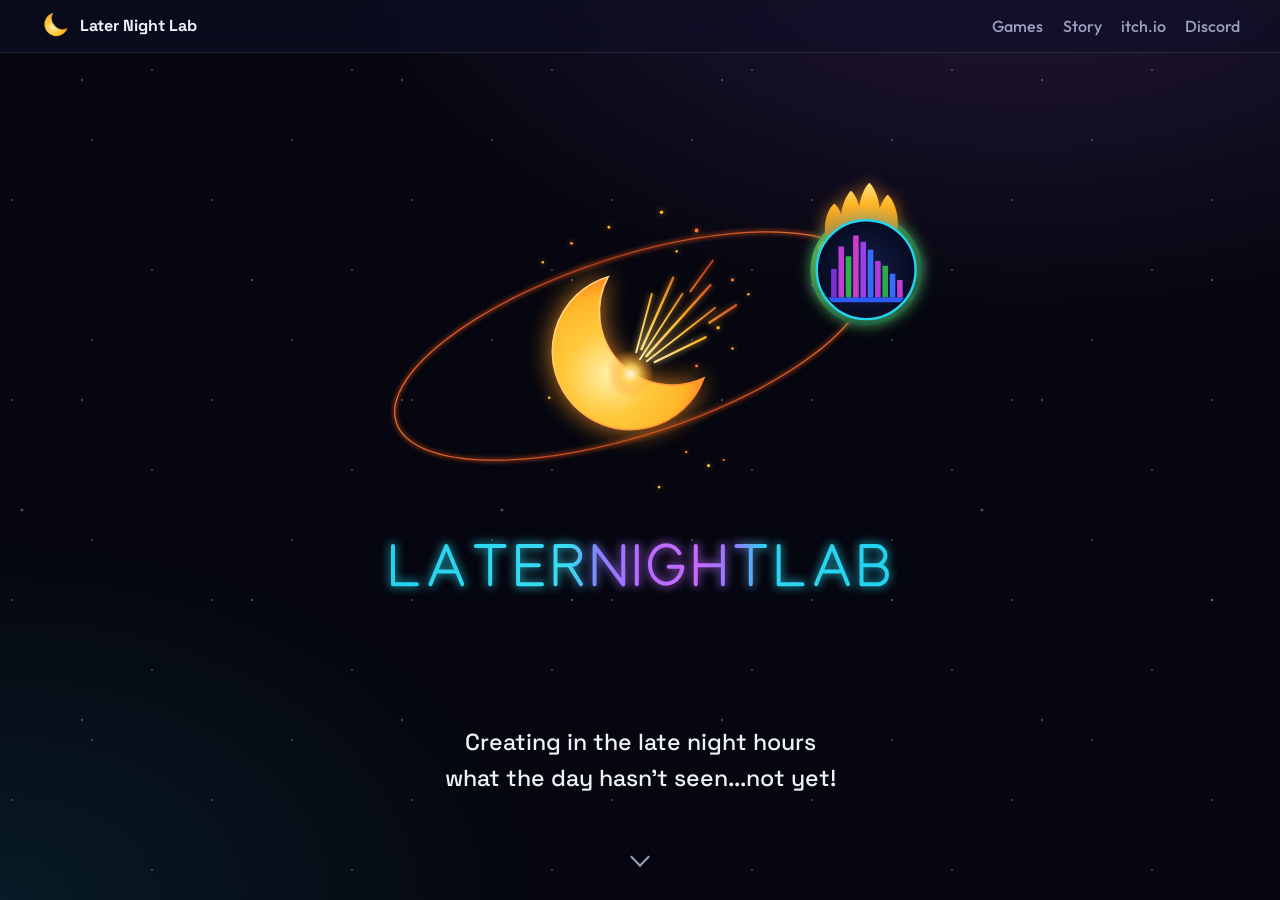
==== index.html @ cb811f8b "chore: English-only site copy and docs Co-Authored-By: Claude Sonnet 5.5 <noreply@anthropic.com>" ====
<!DOCTYPE html>
<html lang="en">
<head>
  <meta charset="UTF-8">
  <meta name="viewport" content="width=device-width, initial-scale=1.0">
  <title>Later Night Lab</title>
  <meta name="description" content="Later Night Lab: indie games created in the late night hours.">
  <link rel="preconnect" href="https://fonts.googleapis.com">
  <link rel="preconnect" href="https://fonts.gstatic.com" crossorigin>
  <link href="https://fonts.googleapis.com/css2?family=Outfit:wght@400;500;700&family=Space+Grotesk:wght@500;700&display=swap" rel="stylesheet">
  <link rel="stylesheet" href="assets/css/site.css">
  <link rel="stylesheet" href="assets/css/home.css">
  <script src="assets/js/site.js" defer></script>
  <script src="assets/js/titles.js" defer></script>
  <script src="assets/js/hero.js" defer></script>
</head>
<body>
  <div class="sky" aria-hidden="true"><div class="stars stars-1"></div><div class="stars stars-2"></div><div class="stars stars-3"></div></div>

  <header class="nav">
    <a class="nav-brand" href="index.html" aria-label="Later Night Lab"><img src="assets/svg/logo-mark.svg" alt="" width="30" height="30"><span>Later Night Lab</span></a>
    <nav aria-label="Main">
      <ul class="nav-links">
        <li><a href="#rows">Games</a></li>
        <li><a href="#story">Story</a></li>
        <li><a href="https://laternightlab.itch.io/" target="_blank" rel="noopener">itch.io</a></li>
        <li><a href="https://discord.gg/g4S7uSXyVY" target="_blank" rel="noopener">Discord</a></li>
      </ul>
    </nav>
  </header>

  <main>
    <section id="hero" class="hero" aria-labelledby="hero-heading">
      <h1 id="hero-heading" class="sr-only">Later Night Lab</h1>
      <div class="hero-logo">
<svg class="logo" id="logo" xmlns="http://www.w3.org/2000/svg" viewBox="0 0 768 768" role="img" aria-labelledby="logo-title"><title id="logo-title">LaterNightLab</title><defs><filter id="orbit-blur" width="708" height="330" x="30" y="150" color-interpolation-filters="sRGB" filterUnits="userSpaceOnUse"><feGaussianBlur stdDeviation="3"/></filter><filter id="moon-blur" width="380" height="340" x="200" y="150" color-interpolation-filters="sRGB" filterUnits="userSpaceOnUse"><feGaussianBlur stdDeviation="16"/></filter><filter id="sparks-blur" width="320" height="400" x="230" y="120" color-interpolation-filters="sRGB" filterUnits="userSpaceOnUse"><feGaussianBlur stdDeviation="4"/></filter><filter id="pv-blur" width="190" height="150" x="60" y="220" color-interpolation-filters="sRGB" filterUnits="userSpaceOnUse"><feGaussianBlur stdDeviation="8"/></filter><filter id="pg-blur" width="200" height="240" x="90" y="300" color-interpolation-filters="sRGB" filterUnits="userSpaceOnUse"><feGaussianBlur stdDeviation="10"/></filter><filter id="sun-blur" width="176" height="176" x="490" y="90" color-interpolation-filters="sRGB" filterUnits="userSpaceOnUse"><feGaussianBlur stdDeviation="14"/></filter><filter id="chart-blur" width="172" height="174" x="530" y="250" color-interpolation-filters="sRGB" filterUnits="userSpaceOnUse"><feGaussianBlur stdDeviation="8"/></filter><filter id="wm-blur" width="708" height="140" x="30" y="520" color-interpolation-filters="sRGB" filterUnits="userSpaceOnUse"><feGaussianBlur stdDeviation="6"/></filter><radialGradient id="moon-fill" cx="345" cy="350" r="120" gradientUnits="userSpaceOnUse"><stop offset="0" stop-color="#fff0a8"/><stop offset=".45" stop-color="#ffc93c"/><stop offset=".8" stop-color="#ffb629"/><stop offset="1" stop-color="#ff8a1f"/></radialGradient><radialGradient id="spark-core" cx="372" cy="350" r="30" gradientUnits="userSpaceOnUse"><stop offset="0" stop-color="#fffbe0"/><stop offset=".35" stop-color="#ffd25a" stop-opacity=".9"/><stop offset="1" stop-color="#ff8a1f" stop-opacity="0"/></radialGradient><radialGradient id="pv-fill" cx="138" cy="275" r="52" gradientUnits="userSpaceOnUse"><stop offset="0" stop-color="#8f86ff"/><stop offset=".55" stop-color="#5a2fe0"/><stop offset="1" stop-color="#2a138f"/></radialGradient><radialGradient id="pg-fill" cx="170" cy="410" r="95" gradientUnits="userSpaceOnUse"><stop offset="0" stop-color="#9bd443"/><stop offset=".55" stop-color="#3e9a2b"/><stop offset="1" stop-color="#0f4a1a"/></radialGradient><radialGradient id="sun-fill" cx="566" cy="164" r="62" gradientUnits="userSpaceOnUse"><stop offset="0" stop-color="#ffb15a"/><stop offset=".5" stop-color="#ff5a1f"/><stop offset="1" stop-color="#c81e0e"/></radialGradient><radialGradient id="chart-fill" cx="616" cy="337" r="62" gradientUnits="userSpaceOnUse"><stop offset="0" stop-color="#14204a"/><stop offset="1" stop-color="#070b22"/></radialGradient><linearGradient id="orbit-stroke" x1="63" x2="683" y1="420" y2="210" gradientUnits="userSpaceOnUse"><stop offset="0" stop-color="#ff7a2f" stop-opacity=".9"/><stop offset=".5" stop-color="#ff5a1f" stop-opacity=".55"/><stop offset="1" stop-color="#ff8a3d" stop-opacity=".9"/></linearGradient><linearGradient id="moon-rim" x1="280" x2="470" y1="240" y2="420" gradientUnits="userSpaceOnUse"><stop offset="0" stop-color="#ffe48a"/><stop offset="1" stop-color="#ff7a1f"/></linearGradient><linearGradient id="spark-streak" x1="380" x2="470" y1="340" y2="220" gradientUnits="userSpaceOnUse"><stop offset="0" stop-color="#fff3b0"/><stop offset=".5" stop-color="#ffb629"/><stop offset="1" stop-color="#ff5a1f" stop-opacity=".7"/></linearGradient><linearGradient id="pg-tree" x1="0" x2="0" y1="1" y2="0"><stop offset="0" stop-color="#c9861a"/><stop offset=".6" stop-color="#ffb629"/><stop offset="1" stop-color="#ffe07a"/></linearGradient><linearGradient id="wm-stroke" x1="70" x2="698" y1="0" y2="0" gradientUnits="userSpaceOnUse"><stop offset="0" stop-color="#22d3ee"/><stop offset=".36" stop-color="#3adcf2"/><stop offset=".42" stop-color="#8a7dff"/><stop offset=".5" stop-color="#b76cff"/><stop offset=".62" stop-color="#c76bff"/><stop offset=".69" stop-color="#8e7bff"/><stop offset=".75" stop-color="#2fd5f0"/><stop offset="1" stop-color="#22d3ee"/></linearGradient><clipPath id="pg-clip"><circle cx="190" cy="437" r="70"/></clipPath><clipPath id="chart-clip"><circle cx="616" cy="337" r="59"/></clipPath></defs><g class="lyr" style="--d:3"><g id="orbit"><path id="orbit-glow" fill="none" stroke="#ff5a1f" stroke-opacity=".45" stroke-width="5" d="M667.83 219.2A310 112-18 1 1 78.17 410.8a310 112-18 1 1 589.66-191.6Z" class="glow" filter="url(#orbit-blur)"/><path id="orbit-path" pathLength="1" fill="none" stroke="url(#orbit-stroke)" stroke-width="1.6" d="M667.83 219.2A310 112-18 1 1 78.17 410.8a310 112-18 1 1 589.66-191.6Z"/></g></g><g class="lyr" style="--d:8"><g id="moon"><path id="moon-glow" fill="#ff9a1f" d="M344.19 228.03a98 98 0 1 0 120 127.2 92 92 0 0 1-120-127.2" class="glow" filter="url(#moon-blur)" opacity=".85"/><path id="moon-body" fill="url(#moon-fill)" stroke="url(#moon-rim)" stroke-width="2" d="M344.19 228.03a98 98 0 1 0 120 127.2 92 92 0 0 1-120-127.2Z"/></g></g><g class="lyr" style="--d:11"><g id="sparks"><g id="sparks-glow" class="glow sp-all" filter="url(#sparks-blur)" opacity=".9"><path stroke="url(#spark-streak)" stroke-linecap="round" stroke-width="3" d="m402.56 335.1 63.81-31.13"/><path stroke="url(#spark-streak)" stroke-linecap="round" stroke-width="2.4" d="m392.49 333.99 85.89-67.1"/><path stroke="url(#spark-streak)" stroke-linecap="round" stroke-width="3" d="m392.07 327.71 80.3-89.18"/><path stroke="url(#spark-streak)" stroke-linecap="round" stroke-width="2.4" d="m383.98 331.55 53.38-82.19"/><path stroke="url(#spark-streak)" stroke-linecap="round" stroke-width="3" d="m385.83 318.94 39.86-89.53"/><path stroke="url(#spark-streak)" stroke-linecap="round" stroke-width="2.4" d="m379.25 322.95 19.67-73.41"/><path stroke="url(#spark-streak)" stroke-linecap="round" stroke-width="3" d="m470.96 285.73 33.55-21.78"/><path stroke="url(#spark-streak)" stroke-linecap="round" stroke-width="2.4" d="m447.24 246.45 28.21-38.84"/><circle cx="298" cy="186" r="2" fill="#ff7a2f"/><circle cx="345" cy="166" r="1.8" fill="#ffb629"/><circle cx="411" cy="147" r="2.2" fill="#ffb629"/><circle cx="455" cy="170" r="2.4" fill="#ff7a2f"/><circle cx="430" cy="196" r="1.6" fill="#ffb629"/><circle cx="262" cy="210" r="1.6" fill="#ffb629"/><circle cx="500" cy="232" r="2" fill="#ff7a2f"/><circle cx="520" cy="250" r="1.6" fill="#ffb629"/><circle cx="482" cy="292" r="2.2" fill="#ffb629"/><circle cx="455" cy="340" r="1.8" fill="#ff7a2f"/><circle cx="500" cy="318" r="1.6" fill="#ffb629"/><circle cx="270" cy="380" r="1.6" fill="#ffb629"/><circle cx="442" cy="448" r="1.6" fill="#ff7a2f"/><circle cx="470" cy="465" r="2" fill="#ffb629"/><circle cx="408" cy="492" r="1.8" fill="#ffb629"/><circle cx="489" cy="458" r="1.4" fill="#ff7a2f"/></g><circle id="spark-core" cx="372" cy="350" r="30" fill="url(#spark-core)"/><path id="spark-s1" class="sp" style="--i:0" stroke="url(#spark-streak)" stroke-linecap="round" stroke-width="3" d="m402.56 335.1 63.81-31.13"/><path id="spark-s2" class="sp" style="--i:1" stroke="url(#spark-streak)" stroke-linecap="round" stroke-width="2.4" d="m392.49 333.99 85.89-67.1"/><path id="spark-s3" class="sp" style="--i:2" stroke="url(#spark-streak)" stroke-linecap="round" stroke-width="3" d="m392.07 327.71 80.3-89.18"/><path id="spark-s4" class="sp" style="--i:3" stroke="url(#spark-streak)" stroke-linecap="round" stroke-width="2.4" d="m383.98 331.55 53.38-82.19"/><path id="spark-s5" class="sp" style="--i:4" stroke="url(#spark-streak)" stroke-linecap="round" stroke-width="3" d="m385.83 318.94 39.86-89.53"/><path id="spark-s6" class="sp" style="--i:5" stroke="url(#spark-streak)" stroke-linecap="round" stroke-width="2.4" d="m379.25 322.95 19.67-73.41"/><path id="spark-s7" class="sp" style="--i:6" stroke="url(#spark-streak)" stroke-linecap="round" stroke-width="3" d="m470.96 285.73 33.55-21.78"/><path id="spark-s8" class="sp" style="--i:7" stroke="url(#spark-streak)" stroke-linecap="round" stroke-width="2.4" d="m447.24 246.45 28.21-38.84"/><circle id="spark-d1" class="sp" style="--i:8" cx="298" cy="186" r="2" fill="#ff7a2f"/><circle id="spark-d2" class="sp" style="--i:9" cx="345" cy="166" r="1.8" fill="#ffb629"/><circle id="spark-d3" class="sp" style="--i:10" cx="411" cy="147" r="2.2" fill="#ffb629"/><circle id="spark-d4" class="sp" style="--i:11" cx="455" cy="170" r="2.4" fill="#ff7a2f"/><circle id="spark-d5" class="sp" style="--i:12" cx="430" cy="196" r="1.6" fill="#ffb629"/><circle id="spark-d6" class="sp" style="--i:13" cx="262" cy="210" r="1.6" fill="#ffb629"/><circle id="spark-d7" class="sp" style="--i:14" cx="500" cy="232" r="2" fill="#ff7a2f"/><circle id="spark-d8" class="sp" style="--i:15" cx="520" cy="250" r="1.6" fill="#ffb629"/><circle id="spark-d9" class="sp" style="--i:16" cx="482" cy="292" r="2.2" fill="#ffb629"/><circle id="spark-d10" class="sp" style="--i:17" cx="455" cy="340" r="1.8" fill="#ff7a2f"/><circle id="spark-d11" class="sp" style="--i:18" cx="500" cy="318" r="1.6" fill="#ffb629"/><circle id="spark-d12" class="sp" style="--i:19" cx="270" cy="380" r="1.6" fill="#ffb629"/><circle id="spark-d13" class="sp" style="--i:20" cx="442" cy="448" r="1.6" fill="#ff7a2f"/><circle id="spark-d14" class="sp" style="--i:21" cx="470" cy="465" r="2" fill="#ffb629"/><circle id="spark-d15" class="sp" style="--i:22" cx="408" cy="492" r="1.8" fill="#ffb629"/><circle id="spark-d16" class="sp" style="--i:23" cx="489" cy="458" r="1.4" fill="#ff7a2f"/></g></g><g class="lyr" style="--d:16"><g id="planet-violet" class="orbiter" style="--cx:152px;--cy:292px"><g class="oi" transform="translate(-152 -292)"><g id="planet-violet-glow" class="glow" filter="url(#pv-blur)" opacity=".75"><circle cx="152" cy="292" r="40" fill="#6a3cff"/><path fill="none" stroke="#b76cff" stroke-width="6" d="M218.51 281.86a68 15-12 0 1-133.02 28.28"/></g><path id="planet-violet-ring-back" fill="none" stroke="#9a5bff" stroke-linecap="round" stroke-width="3.5" d="M85.49 310.14a68 15-12 0 1 133.02-28.28"/><circle id="planet-violet-body" cx="152" cy="292" r="40" fill="url(#pv-fill)"/><path id="planet-violet-ring" fill="none" stroke="#b76cff" stroke-linecap="round" stroke-width="4" d="M218.51 281.86a68 15-12 0 1-133.02 28.28"/></g></g></g><g class="lyr" style="--d:16"><g id="planet-green" class="orbiter" style="--cx:190px;--cy:437px"><g class="oi" transform="translate(-190 -437)"><g id="planet-green-glow" class="glow" filter="url(#pg-blur)" opacity=".6"><circle cx="190" cy="437" r="70" fill="#3e9a2b"/><path fill="#ff9a1f" d="M139 394c-3.3-20 5.5-36 11-40 5.5 4 14.3 20 11 40Zm20-8c-3.6-24 6-43.2 12-48 6 4.8 15.6 24 12 48Zm22-3c-3.9-27.5 6.5-49.5 13-55 6.5 5.5 16.9 27.5 13 55Zm24 6c-3.6-23 6-41.4 12-46 6 4.6 15.6 23 12 46Z"/></g><circle id="planet-green-body" cx="190" cy="437" r="70" fill="url(#pg-fill)"/><g id="planet-green-texture" clip-path="url(#pg-clip)"><ellipse cx="160" cy="410" fill="#b5d84a" opacity=".55" rx="30" ry="14"/><ellipse cx="215" cy="418" fill="#8cc63f" opacity=".5" rx="26" ry="12"/><ellipse cx="178" cy="455" fill="#2f7f2a" opacity=".55" rx="34" ry="13"/><ellipse cx="228" cy="470" fill="#1f6624" opacity=".6" rx="22" ry="10"/><ellipse cx="150" cy="470" fill="#3e9a2b" opacity=".6" rx="18" ry="9"/><ellipse cx="200" cy="492" fill="#1a5a21" opacity=".6" rx="28" ry="10"/><ellipse cx="190" cy="405" fill="#e3c14a" opacity=".55" rx="16" ry="7"/></g><path id="planet-green-trees" fill="url(#pg-tree)" d="M139 394c-3.3-20 5.5-36 11-40 5.5 4 14.3 20 11 40Zm20-8c-3.6-24 6-43.2 12-48 6 4.8 15.6 24 12 48Zm22-3c-3.9-27.5 6.5-49.5 13-55 6.5 5.5 16.9 27.5 13 55Zm24 6c-3.6-23 6-41.4 12-46 6 4.6 15.6 23 12 46Z"/></g></g></g><g class="lyr" style="--d:13"><g id="sun" class="orbiter" style="--cx:578px;--cy:178px"><g class="oi" transform="translate(-578 -178)"><circle id="sun-glow" cx="578" cy="178" r="52" fill="#ff4a1a" class="glow" filter="url(#sun-blur)" opacity=".8"/><circle id="sun-body" cx="578" cy="178" r="48" fill="url(#sun-fill)"/><path id="sun-swirl" fill="none" stroke="#ffc07a" stroke-linecap="round" stroke-opacity=".35" stroke-width="2.2" d="M552 170c8-12 26-14 34-4m2 28c-10 8-26 6-30-4m42-30c6 6 6 16 0 22"/></g></g></g><g class="lyr" style="--d:13"><g id="chart" class="orbiter" style="--cx:616px;--cy:337px"><g class="oi" transform="translate(-616 -337)"><circle id="chart-glow" cx="616" cy="337" r="62" fill="none" stroke="#22d3ee" stroke-width="6" class="glow" filter="url(#chart-blur)" opacity=".8"/><circle id="chart-body" cx="616" cy="337" r="62" fill="url(#chart-fill)"/><g id="chart-bars" clip-path="url(#chart-clip)"><path id="chart-bar-1" class="bar" style="--n:1" fill="#7b2fd9" d="M572 336h7v36h-7z"/><path id="chart-bar-2" class="bar" style="--n:2" fill="#c23bd4" d="M581.2 308h7v64h-7z"/><path id="chart-bar-3" class="bar" style="--n:3" fill="#2bb24c" d="M590.4 320h7v52h-7z"/><path id="chart-bar-4" class="bar" style="--n:4" fill="#d13bc9" d="M599.6 294h7v78h-7z"/><path id="chart-bar-5" class="bar" style="--n:5" fill="#9b3fe8" d="M608.8 302h7v70h-7z"/><path id="chart-bar-6" class="bar" style="--n:6" fill="#3a6bff" d="M618 312h7v60h-7z"/><path id="chart-bar-7" class="bar" style="--n:7" fill="#b03adb" d="M627.2 326h7v46h-7z"/><path id="chart-bar-8" class="bar" style="--n:8" fill="#2baa4c" d="M636.4 332h7v40h-7z"/><path id="chart-bar-9" class="bar" style="--n:9" fill="#3a6bff" d="M645.6 342h7v30h-7z"/><path id="chart-bar-10" class="bar" style="--n:10" fill="#c23bd4" d="M654.8 350h7v22h-7z"/><path id="chart-base" fill="#2e5bff" d="M566 372h100v6H566z"/></g><circle id="chart-ring" cx="616" cy="337" r="62" fill="none" stroke="#22d3ee" stroke-width="3"/></g></g></g><g class="lyr" style="--d:5"><g id="wordmark" fill="none" stroke="url(#wm-stroke)" stroke-linecap="round" stroke-linejoin="round" stroke-width="5"><g id="wm-01-l" class="letter" style="--i:0"><path stroke-width="9" d="M74 566v48h30" class="glow" filter="url(#wm-blur)" opacity=".7"/><path d="M74 566v48h30" class="core"/></g><g id="wm-02-a" class="letter" style="--i:1"><path stroke-width="9" d="m121 614 20-48 20 48m-33-16h26" class="glow" filter="url(#wm-blur)" opacity=".7"/><path d="m121 614 20-48 20 48m-33-16h26" class="core"/></g><g id="wm-03-t" class="letter" style="--i:2"><path stroke-width="9" d="M178 566h36m-18 0v48" class="glow" filter="url(#wm-blur)" opacity=".7"/><path d="M178 566h36m-18 0v48" class="core"/></g><g id="wm-04-e" class="letter" style="--i:3"><path stroke-width="9" d="M261 566h-30v48h30m-30-24h26" class="glow" filter="url(#wm-blur)" opacity=".7"/><path d="M261 566h-30v48h30m-30-24h26" class="core"/></g><g id="wm-05-r" class="letter" style="--i:4"><path stroke-width="9" d="M278 614v-48h19a12 12 0 0 1 0 24h-19m17 0 15 24" class="glow" filter="url(#wm-blur)" opacity=".7"/><path d="M278 614v-48h19a12 12 0 0 1 0 24h-19m17 0 15 24" class="core"/></g><g id="wm-06-n" class="letter" style="--i:5"><path stroke-width="9" d="M327 614v-48l36 48v-48" class="glow" filter="url(#wm-blur)" opacity=".7"/><path d="M327 614v-48l36 48v-48" class="core"/></g><g id="wm-07-i" class="letter" style="--i:6"><path stroke-width="9" d="M380 566v48" class="glow" filter="url(#wm-blur)" opacity=".7"/><path d="M380 566v48" class="core"/></g><g id="wm-08-g" class="letter" style="--i:7"><path stroke-width="9" d="M433.5 575a20.5 24 0 1 0 3.5 19v-2h-17" class="glow" filter="url(#wm-blur)" opacity=".7"/><path d="M433.5 575a20.5 24 0 1 0 3.5 19v-2h-17" class="core"/></g><g id="wm-09-h" class="letter" style="--i:8"><path stroke-width="9" d="M454 566v48m34-48v48m-34-24h34" class="glow" filter="url(#wm-blur)" opacity=".7"/><path d="M454 566v48m34-48v48m-34-24h34" class="core"/></g><g id="wm-10-t" class="letter" style="--i:9"><path stroke-width="9" d="M505 566h36m-18 0v48" class="glow" filter="url(#wm-blur)" opacity=".7"/><path d="M505 566h36m-18 0v48" class="core"/></g><g id="wm-11-l" class="letter" style="--i:10"><path stroke-width="9" d="M558 566v48h30" class="glow" filter="url(#wm-blur)" opacity=".7"/><path d="M558 566v48h30" class="core"/></g><g id="wm-12-a" class="letter" style="--i:11"><path stroke-width="9" d="m605 614 20-48 20 48m-33-16h26" class="glow" filter="url(#wm-blur)" opacity=".7"/><path d="m605 614 20-48 20 48m-33-16h26" class="core"/></g><g id="wm-13-b" class="letter" style="--i:12"><path stroke-width="9" d="M662 590h18a10.5 10.5 0 0 0 0-24h-18v48h20a12 12 0 0 0 0-24" class="glow" filter="url(#wm-blur)" opacity=".7"/><path d="M662 590h18a10.5 10.5 0 0 0 0-24h-18v48h20a12 12 0 0 0 0-24" class="core"/></g></g></g></svg>
      </div>
      <p class="claim">Creating in the late night hours what the day hasn't seen...not yet!</p>
      <button type="button" class="motion-btn" id="motion-btn" hidden>Enable motion</button>
      <a class="cue" href="#rows" aria-label="Scroll to games"><span class="cue-arrow" aria-hidden="true"></span></a>
    </section>

    <!-- Task 4: insert #featured and #rows sections here -->

    <!-- Task 5: insert #story section here -->
  </main>

  <!-- Task 5: insert footer here -->
</body>
</html>
---- assets/css/site.css ----
/* LaterNightLab shared foundation. Animate only transform/opacity. */
:root {
  --night: #05060F;
  --night-2: #0b0d1c;
  --cyan: #22D3EE;
  --violet: #B76CFF;
  --amber: #FFB629;
  --ember: #FF5A1F;
  --accent: var(--amber);
  --text: #eef0fa;
  --muted: #9aa0bd;
  --glass: rgba(14, 16, 34, .62);
  --line: rgba(255, 255, 255, .1);
  --radius: 18px;
  --font-display: 'Space Grotesk', 'Outfit', system-ui, sans-serif;
  --font-body: 'Outfit', system-ui, -apple-system, 'Segoe UI', sans-serif;
}

*, *::before, *::after { box-sizing: border-box; }
html { scroll-behavior: smooth; color-scheme: dark; }
body {
  margin: 0;
  min-height: 100vh;
  background: var(--night);
  color: var(--text);
  font-family: var(--font-body);
  line-height: 1.55;
  -webkit-font-smoothing: antialiased;
}
img { max-width: 100%; display: block; }
a { color: inherit; }
h1, h2, h3 { font-family: var(--font-display); line-height: 1.1; margin: 0 0 .5em; letter-spacing: -.01em; }

/* Night sky: three star layers on a fixed backdrop (static; parallax via transform on JS) */
.sky {
  position: fixed; inset: 0; z-index: -1; pointer-events: none;
  background:
    radial-gradient(1200px 700px at 80% -10%, rgba(183, 108, 255, .18), transparent 60%),
    radial-gradient(900px 600px at 0% 100%, rgba(34, 211, 238, .10), transparent 60%),
    var(--night);
}
.sky .stars { position: absolute; inset: -10%; background-repeat: repeat; will-change: transform; }
.sky .stars-1 {
  background-image:
    radial-gradient(1px 1px at 20px 30px, #fff, transparent),
    radial-gradient(1px 1px at 140px 90px, #cfe, transparent),
    radial-gradient(1px 1px at 80px 160px, #fff, transparent);
  background-size: 200px 200px; opacity: .7;
}
.sky .stars-2 {
  background-image:
    radial-gradient(1.5px 1.5px at 60px 50px, #fff, transparent),
    radial-gradient(1.5px 1.5px at 210px 170px, #ffe6a0, transparent);
  background-size: 320px 320px; opacity: .55;
}
.sky .stars-3 {
  background-image: radial-gradient(2px 2px at 150px 120px, #fff, transparent);
  background-size: 480px 480px; opacity: .45;
}

/* Glass nav */
.nav {
  position: sticky; top: 0; z-index: 50;
  display: flex; align-items: center; justify-content: space-between; gap: 1rem;
  padding: .7rem clamp(1rem, 4vw, 2.5rem);
  background: var(--glass);
  -webkit-backdrop-filter: blur(14px) saturate(140%);
  backdrop-filter: blur(14px) saturate(140%);
  border-bottom: 1px solid var(--line);
}
.nav-brand { display: flex; align-items: center; gap: .6rem; text-decoration: none; font-family: var(--font-display); font-weight: 700; }
.nav-brand img { width: 30px; height: 30px; }
.nav-links { display: flex; gap: 1.2rem; list-style: none; margin: 0; padding: 0; }
.nav-links a { text-decoration: none; color: var(--muted); font-weight: 500; padding: .3rem 0; transition: color .2s; }
.nav-links a:hover, .nav-links a[aria-current="page"] { color: var(--text); }

/* Buttons */
.btn {
  display: inline-flex; align-items: center; justify-content: center; gap: .5rem;
  min-height: 44px; padding: .6rem 1.2rem;
  border-radius: 999px; border: 1px solid var(--line);
  background: rgba(255, 255, 255, .06); color: var(--text);
  font: 600 1rem var(--font-body); text-decoration: none; cursor: pointer;
  transition: transform .2s ease, background-color .2s ease;
}
.btn:hover { transform: translateY(-2px); background: rgba(255, 255, 255, .12); }
.btn:focus-visible, .nav a:focus-visible, .tile:focus-visible { outline: 2px solid var(--accent); outline-offset: 3px; }
.btn-primary { background: var(--accent); border-color: transparent; color: #0a0a12; }
.btn-primary:hover { background: var(--accent); filter: brightness(1.1); }

/* Layout */
.section { max-width: 1180px; margin: 0 auto; padding: clamp(2.5rem, 7vw, 5rem) clamp(1rem, 4vw, 2rem); }
.row { display: flex; gap: 1.1rem; overflow-x: auto; padding: .5rem .25rem 1.2rem; scroll-snap-type: x proximity; }
.row > * { scroll-snap-align: start; flex: 0 0 auto; }

/* Tile base: tilt via --rx/--ry set by site.js */
.tile {
  --rx: 0deg; --ry: 0deg;
  position: relative; display: block; width: min(280px, 78vw);
  border-radius: var(--radius); overflow: hidden;
  background: var(--night-2); border: 1px solid var(--line);
  text-decoration: none; color: inherit;
  transform: perspective(800px) rotateX(var(--rx)) rotateY(var(--ry));
  transition: transform .15s ease-out, opacity .3s ease;
  box-shadow: 0 10px 30px -12px color-mix(in srgb, var(--accent) 45%, transparent);
}
.tile img { width: 100%; aspect-ratio: 1; object-fit: cover; }
.tile-body { padding: .9rem 1rem 1.1rem; }
.tile-body h3 { margin: 0 0 .25rem; font-size: 1.15rem; }
.tile-body p { margin: 0; color: var(--muted); font-size: .92rem; }

@media (prefers-reduced-motion: reduce) {
  *, *::before, *::after {
    animation: none !important;
    animation-duration: 0s !important;
    transition: none !important;
    scroll-behavior: auto !important;
  }
  .tile { transform: none; }
}
---- assets/css/home.css ----
/* Home hero. Only transform/opacity animate (plus the one-shot orbit draw-in). */
.sr-only { position: absolute; width: 1px; height: 1px; overflow: hidden; clip: rect(0 0 0 0); white-space: nowrap; }
html, body { overflow-x: clip; }

.hero {
  --px: 0; --py: 0;
  position: relative;
  min-height: calc(100svh - 58px);
  display: flex; flex-direction: column; align-items: center; justify-content: center;
  gap: clamp(.5rem, 2vh, 1.5rem);
  padding: 1rem clamp(1rem, 4vw, 2rem) 4.5rem;
  text-align: center;
}
.hero-logo { width: min(92vw, 68vh, 640px); aspect-ratio: 1; }
.logo { display: block; width: 100%; height: 100%; overflow: visible; }
.claim {
  margin: 0; max-width: 34ch;
  font-family: var(--font-display); font-weight: 500;
  font-size: clamp(1.05rem, 2.6vw, 1.45rem); color: var(--text);
  text-wrap: balance;
}
.motion-btn {
  font: 500 .8rem var(--font-body); color: var(--muted);
  background: transparent; border: 1px solid var(--line); border-radius: 999px;
  padding: .3rem .8rem; min-height: 32px; cursor: pointer; opacity: .8;
}
.motion-btn[hidden] { display: none; }
.motion-btn:hover { color: var(--text); opacity: 1; }
.motion-btn:focus-visible, .cue:focus-visible { outline: 2px solid var(--accent); outline-offset: 3px; }
.cue {
  position: absolute; left: 50%; bottom: 1rem; width: 44px; height: 44px; margin-left: -22px;
  display: flex; align-items: center; justify-content: center; text-decoration: none;
}
.cue-arrow {
  width: 14px; height: 14px; border-right: 2px solid var(--muted); border-bottom: 2px solid var(--muted);
  transform: rotate(45deg);
}

/* Parallax layers: translate only, driven by hero.js via --px/--py */
.lyr {
  translate: calc(var(--px, 0) * var(--d) * 1px) calc(var(--py, 0) * var(--d) * 1px);
}

/* Static composition: orbiters sit at their drawn position (translate undoes the inner centering) */
.orbiter { translate: var(--cx) var(--cy); }

@media (max-width: 520px) {
  .nav-brand span { display: none; }
  .nav-links { gap: .8rem; font-size: .92rem; }
}

@media (prefers-reduced-motion: no-preference) {
  /* Orbit draw-in + glow breathing */
  #orbit-path { stroke-dasharray: 1; animation: orbit-draw 1.6s cubic-bezier(.65, 0, .35, 1) both; }
  @keyframes orbit-draw { from { stroke-dashoffset: 1; } to { stroke-dashoffset: 0; } }
  #orbit-glow { animation: orbit-glow 6s cubic-bezier(.45, 0, .55, 1) infinite alternate; }
  @keyframes orbit-glow { from { opacity: .45; } to { opacity: .7; } }

  /* Moon pulse */
  #moon-body, #moon-glow { transform-origin: 372px 322px; }
  #moon-body { animation: moon-pulse 2s cubic-bezier(.25, .1, .25, 1) infinite alternate; }
  @keyframes moon-pulse { from { transform: scale(1); } to { transform: scale(1.04); } }
  #moon-glow { animation: moon-glow 2s cubic-bezier(.25, .1, .25, 1) infinite alternate; }
  @keyframes moon-glow { from { opacity: .7; } to { opacity: 1; } }
  #spark-core { animation: core-pulse 2s cubic-bezier(.25, .1, .25, 1) infinite alternate; }
  @keyframes core-pulse { from { opacity: .8; } to { opacity: 1; } }

  /* Sparks drift up-right, then hard reset */
  .sp, .sp-all { animation: spark 2.8s cubic-bezier(.22, 1, .36, 1) infinite; }
  .sp { animation-delay: calc(var(--i) * .18s); }
  @keyframes spark {
    from { transform: translate(0, 0); opacity: 1; }
    to { transform: translate(10px, -10px); opacity: .3; }
  }

  /* Chart bars grow in */
  .bar { transform-box: fill-box; transform-origin: bottom; animation: bar-in .9s cubic-bezier(.34, 1.56, .64, 1) calc(var(--n) * .06s) backwards; }
  @keyframes bar-in { from { transform: scaleY(0); } to { transform: scaleY(1); } }

  /* Wordmark sweep: each letter's glow brightens for 0.6 s of a 6 s cycle */
  .letter .glow { animation: letter-glow 6s cubic-bezier(.5, 1, .89, 1) infinite; animation-delay: calc(var(--i) * .12s); opacity: .55; }
  @keyframes letter-glow { 0% { opacity: .55; } 5% { opacity: 1; } 10%, 100% { opacity: .55; } }

  /* Scroll cue bob */
  .cue-arrow { animation: cue 2.4s ease-in-out infinite; }
  @keyframes cue { 0%, 100% { transform: translateY(0) rotate(45deg); opacity: .5; } 50% { transform: translateY(6px) rotate(45deg); opacity: 1; } }
}

/* Planets ride the orbit ellipse (offset-path = #orbit-path d). Without support or with reduced motion: static composition. */
@media (prefers-reduced-motion: no-preference) {
  @supports (offset-path: path('M0 0')) {
    .orbiter {
      translate: none;
      transform-origin: 0 0;
      offset-path: path('M667.83 219.2A310 112-18 1 1 78.17 410.8a310 112-18 1 1 589.66-191.6Z');
      offset-rotate: 0deg;
      offset-anchor: 0 0;
      animation: orbit-run 32s linear var(--dl) infinite, orbit-depth 32s linear var(--dl) infinite;
    }
    #planet-violet { --dl: -20.4s; }
    #planet-green { --dl: -12s; }
    #sun { --dl: -28.5s; }
    #chart { --dl: -4s; }
    #planet-green > .oi { animation: fade-in 1.2s ease-out 1.6s backwards; }
    @keyframes orbit-run { from { offset-distance: 0%; } to { offset-distance: 100%; } }
    /* Path starts at the right end and runs clockwise: front (lower) apex ~25 %, back (upper) apex ~75 % */
    @keyframes orbit-depth {
      0%   { transform: scale(.975); opacity: .88; }
      25%  { transform: scale(1.1); opacity: 1; }
      50%  { transform: scale(.975); opacity: .88; }
      75%  { transform: scale(.85); opacity: .75; }
      100% { transform: scale(.975); opacity: .88; }
    }
    @keyframes fade-in { from { opacity: 0; } to { opacity: 1; } }
  }
}
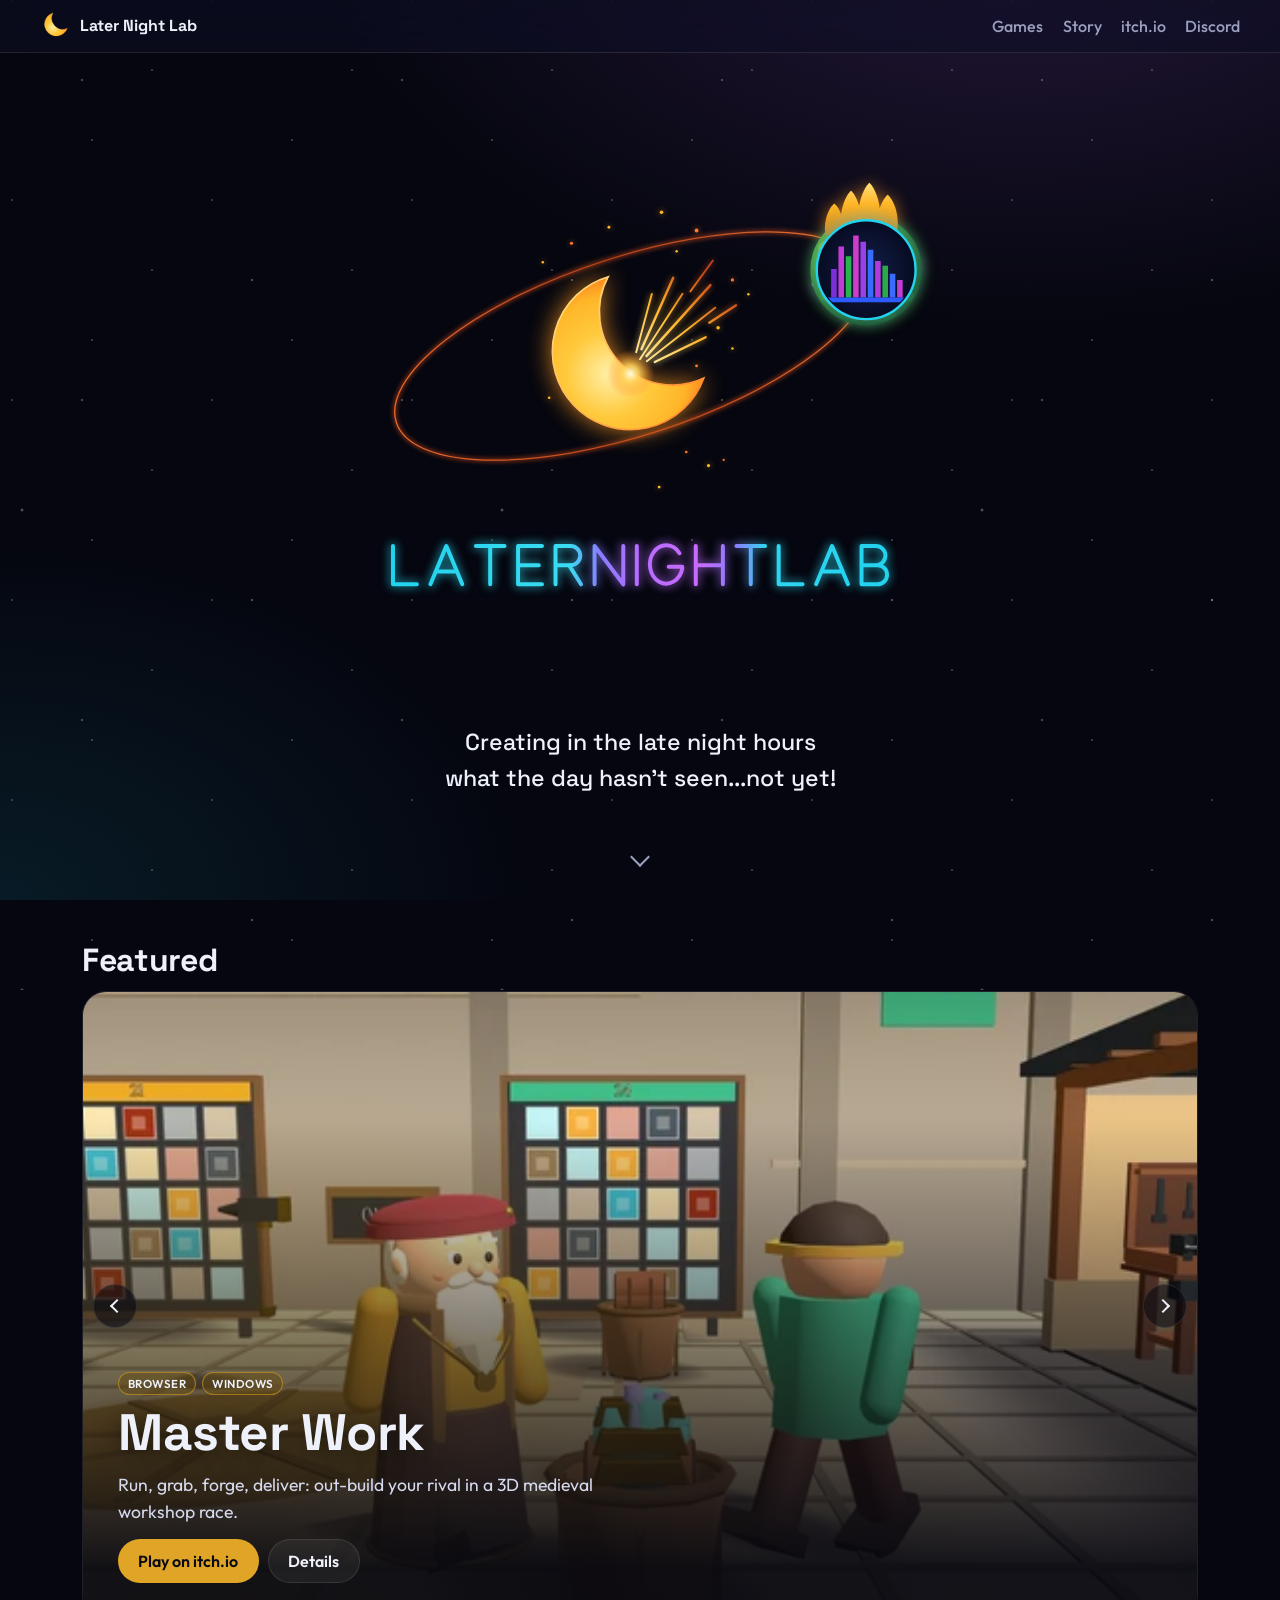
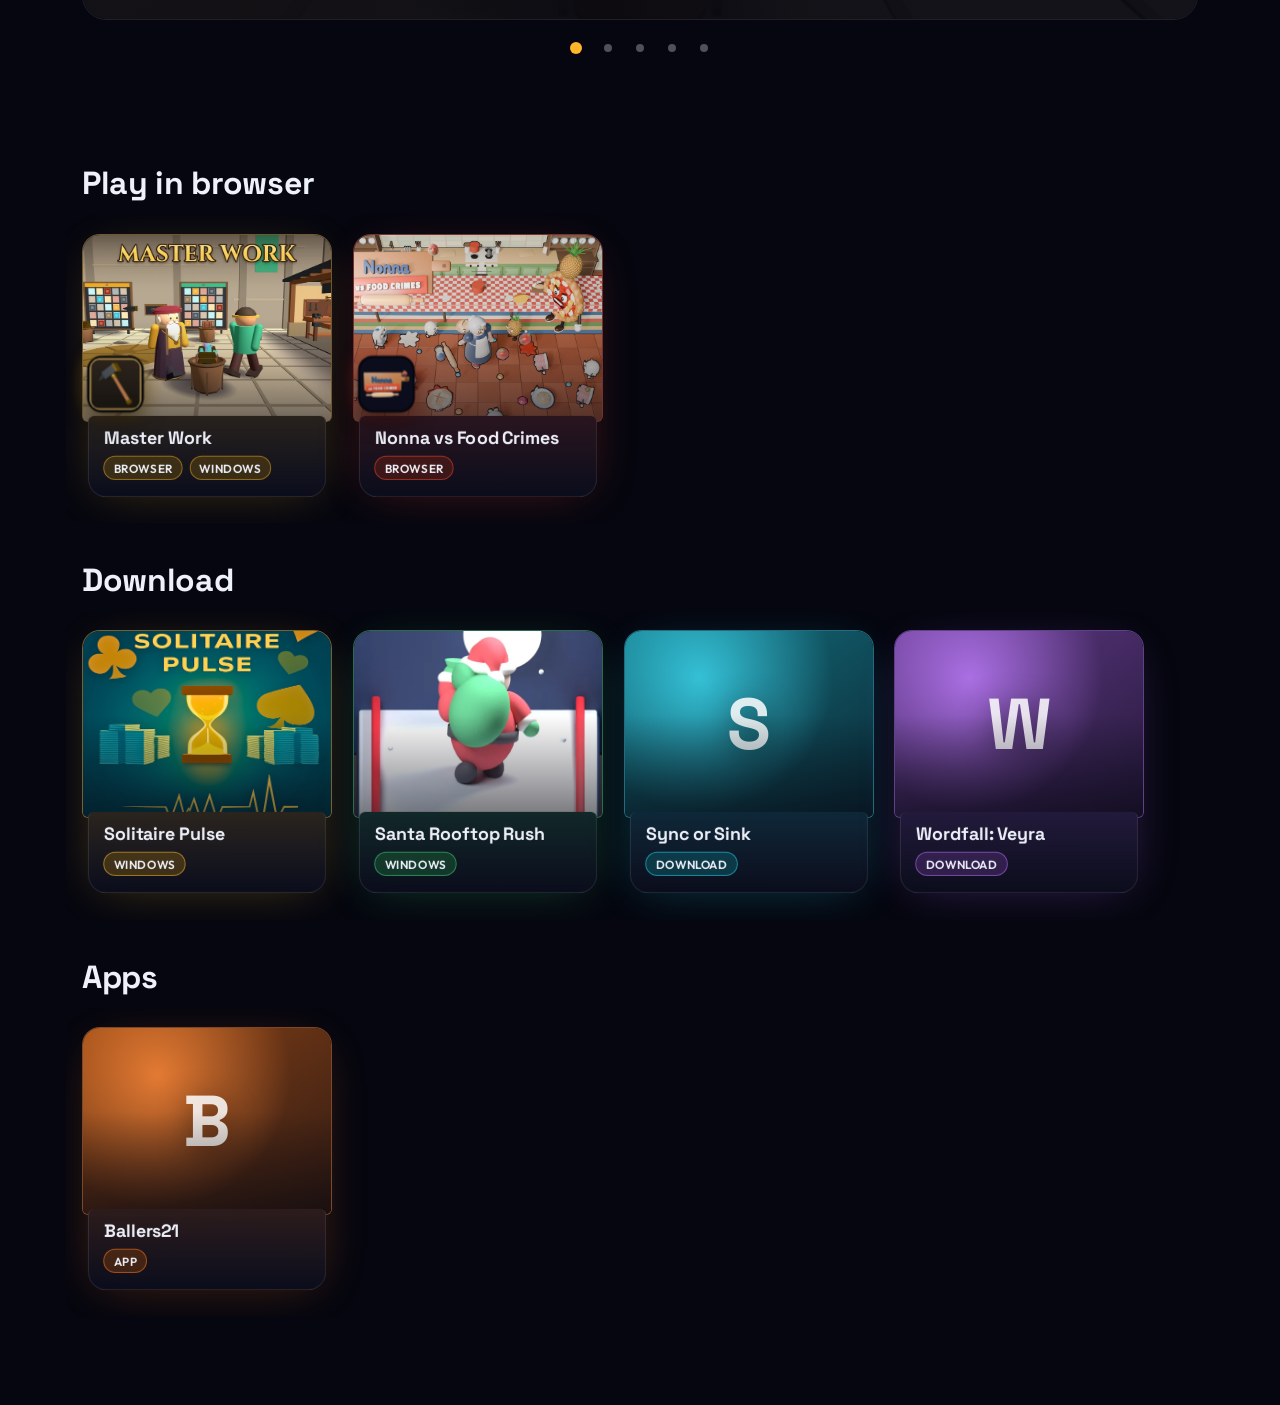
==== commit 2911ba53: "feat(home): store section with featured carousel and rows Co-Authored-By: Claude Sonnet 5.5 <noreply" ====
--- a/index.html
+++ b/index.html
@@ -13,6 +13,7 @@
   <script src="assets/js/site.js" defer></script>
   <script src="assets/js/titles.js" defer></script>
   <script src="assets/js/hero.js" defer></script>
+  <script src="assets/js/store.js" defer></script>
 </head>
 <body>
   <div class="sky" aria-hidden="true"><div class="stars stars-1"></div><div class="stars stars-2"></div><div class="stars stars-3"></div></div>
@@ -40,7 +41,8 @@
       <a class="cue" href="#rows" aria-label="Scroll to games"><span class="cue-arrow" aria-hidden="true"></span></a>
     </section>
 
-    <!-- Task 4: insert #featured and #rows sections here -->
+    <section id="featured" class="section store-section"></section>
+    <section id="rows" class="section store-section"></section>
 
     <!-- Task 5: insert #story section here -->
   </main>
--- a/assets/css/home.css
+++ b/assets/css/home.css
@@ -114,3 +114,131 @@
     @keyframes fade-in { from { opacity: 0; } to { opacity: 1; } }
   }
 }
+
+/* ===== Store: featured carousel + rows ===== */
+.store-section { padding-block: clamp(1.5rem, 4vw, 3rem); scroll-margin-top: 58px; }
+.store-heading { font-size: clamp(1.4rem, 3.6vw, 2rem); margin: 0 0 .8rem; }
+.badges { display: flex; flex-wrap: wrap; gap: .4rem; }
+.badge {
+  font: 600 .72rem var(--font-body); letter-spacing: .04em; text-transform: uppercase;
+  padding: .2rem .55rem; border-radius: 999px;
+  color: var(--text); background: color-mix(in srgb, var(--accent) 22%, rgba(0, 0, 0, .35));
+  border: 1px solid color-mix(in srgb, var(--accent) 55%, transparent);
+}
+.art-fallback {
+  display: flex; align-items: center; justify-content: center; width: 100%; height: 100%;
+  background:
+    radial-gradient(circle at 30% 25%, color-mix(in srgb, var(--accent) 70%, #fff 10%), transparent 60%),
+    linear-gradient(145deg, color-mix(in srgb, var(--accent) 55%, #000), color-mix(in srgb, var(--accent) 18%, var(--night)));
+}
+.art-fallback span { font: 700 clamp(3rem, 14vw, 7rem) var(--font-display); color: rgba(255, 255, 255, .85); text-shadow: 0 6px 30px rgba(0, 0, 0, .45); }
+
+/* Carousel */
+.fc { position: relative; --accent: var(--amber); border-radius: calc(var(--radius) + 6px); outline-offset: 4px; }
+.fc:focus-visible { outline: 2px solid var(--accent); }
+.fc-viewport {
+  overflow: hidden; border-radius: calc(var(--radius) + 6px);
+  touch-action: pan-y; cursor: grab; user-select: none; -webkit-user-select: none;
+  border: 1px solid var(--line);
+}
+.fc-viewport:active { cursor: grabbing; }
+.fc-track { display: flex; transition: transform .55s cubic-bezier(.22, 1, .36, 1); will-change: transform; }
+.fc-track.is-dragging { transition: none; }
+.fc-slide {
+  position: relative; flex: 0 0 100%; min-width: 0;
+  aspect-ratio: 16 / 9; min-height: 340px; overflow: hidden;
+  display: flex; align-items: flex-end; background: var(--night-2);
+}
+.fc-media { position: absolute; inset: 0; }
+.fc-img { width: 100%; height: 100%; object-fit: cover; aspect-ratio: auto; transform: scale(1.04); transition: transform 6s linear; }
+.fc-slide.is-active .fc-img { transform: scale(1.12); }
+.fc-glow {
+  position: absolute; inset: 0; pointer-events: none; opacity: 0; transition: opacity .6s ease;
+  background:
+    linear-gradient(to top, rgba(5, 6, 15, .94) 8%, rgba(5, 6, 15, .45) 48%, transparent 80%),
+    radial-gradient(ellipse at 15% 100%, color-mix(in srgb, var(--accent) 55%, transparent), transparent 60%);
+}
+.fc-slide.is-active .fc-glow { opacity: 1; }
+.fc-body {
+  position: relative; z-index: 1; display: flex; flex-direction: column; gap: .6rem; align-items: flex-start;
+  padding: clamp(1rem, 4vw, 2.2rem); max-width: 40rem;
+  opacity: 0; transform: translateY(14px); transition: opacity .5s ease .15s, transform .5s ease .15s;
+}
+.fc-slide.is-active .fc-body { opacity: 1; transform: none; }
+.fc-title { font-size: clamp(1.8rem, 6vw, 3.2rem); margin: 0; text-shadow: 0 4px 24px rgba(0, 0, 0, .6); }
+.fc-tag { margin: 0; color: #d6d9ee; font-size: clamp(.95rem, 2.4vw, 1.1rem); text-wrap: pretty; }
+.fc-cta { display: flex; flex-wrap: wrap; gap: .6rem; margin-top: .3rem; }
+.fc-cta .btn:focus-visible { outline-color: #fff; }
+
+.fc-nav {
+  position: absolute; top: 50%; z-index: 2; width: 44px; height: 44px; margin-top: -22px; padding: 0;
+  border-radius: 50%; border: 1px solid var(--line); cursor: pointer;
+  background: rgba(5, 6, 15, .55); color: var(--text);
+  display: none; align-items: center; justify-content: center;
+}
+.fc-nav:hover { background: rgba(5, 6, 15, .8); }
+.fc-nav:focus-visible { outline: 2px solid var(--accent); outline-offset: 2px; }
+.fc-prev { left: .7rem; }
+.fc-next { right: .7rem; }
+.fc-nav span { width: 10px; height: 10px; border-left: 2px solid currentColor; border-bottom: 2px solid currentColor; transform: translateX(2px) rotate(45deg); }
+.fc-next span { transform: translateX(-2px) rotate(-135deg); }
+@media (hover: hover) and (min-width: 700px) { .fc-nav { display: flex; } }
+
+.fc-dots { display: flex; justify-content: center; margin-top: .4rem; }
+.fc-dot { width: 32px; height: 44px; padding: 0; background: none; border: 0; cursor: pointer; display: flex; align-items: center; justify-content: center; }
+.fc-dot span { width: 8px; height: 8px; border-radius: 99px; background: rgba(255, 255, 255, .3); transform: scale(1); transition: transform .3s ease, background-color .3s ease; }
+.fc-dot[aria-current] span { background: var(--accent); transform: scale(1.5); }
+.fc-dot:focus-visible { outline: 2px solid var(--accent); outline-offset: -4px; border-radius: 8px; }
+
+/* Rows */
+.store-row { margin-bottom: clamp(1.5rem, 4vw, 2.5rem); }
+.store-row .row {
+  gap: 1.3rem; padding: 1.2rem 1rem 1.8rem; margin: 0 -1rem;
+  scroll-padding-inline: 1rem; scrollbar-width: thin;
+  scroll-snap-type: x mandatory; overscroll-behavior-x: contain; -webkit-overflow-scrolling: touch;
+}
+.store-tile {
+  width: min(250px, 68vw); overflow: visible; background: none; border: 0; box-shadow: none;
+  transform-style: preserve-3d;
+  transform: perspective(800px) rotateX(var(--rx)) rotateY(var(--ry));
+  translate: 0 0; transition: transform .15s ease-out, translate .25s ease, filter .25s ease;
+}
+.store-tile::before { /* accent glow plate behind the tile */
+  content: ''; position: absolute; inset: 6% 4% 0; border-radius: var(--radius); z-index: -1;
+  background: var(--accent); filter: blur(26px); opacity: .28; transform: translateZ(-30px);
+  transition: opacity .25s ease;
+}
+.store-tile:hover, .store-tile:focus-visible { translate: 0 -8px; }
+.store-tile:hover::before, .store-tile:focus-visible::before { opacity: .55; }
+.tile-media { position: relative; transform-style: preserve-3d; }
+.tile-art {
+  position: relative; aspect-ratio: 4 / 3; overflow: hidden;
+  border-radius: var(--radius) var(--radius) 6px 6px;
+  border: 1px solid color-mix(in srgb, var(--accent) 40%, var(--line));
+  background: var(--night-2);
+}
+.tile-art::after { content: ''; position: absolute; inset: 0; background: linear-gradient(to top, rgba(5, 6, 15, .55), transparent 55%); pointer-events: none; }
+.store-tile .tile-img { width: 100%; height: 100%; aspect-ratio: auto; object-fit: cover; }
+.tile-chip {
+  position: absolute; left: .7rem; bottom: .7rem; width: 54px; height: 54px; z-index: 2;
+  border-radius: 14px; overflow: hidden; border: 2px solid var(--night);
+  box-shadow: 0 8px 20px rgba(0, 0, 0, .55), 0 0 18px color-mix(in srgb, var(--accent) 50%, transparent);
+  transform: translateZ(40px); background: var(--night-2);
+}
+.tile-chip-img { width: 100%; height: 100%; aspect-ratio: auto; object-fit: cover; }
+.store-tile .tile-body {
+  position: relative; margin: -.4rem .5rem 0; padding: .8rem .9rem 1rem; z-index: 1;
+  border-radius: 6px 6px var(--radius) var(--radius);
+  background: linear-gradient(180deg, color-mix(in srgb, var(--accent) 14%, var(--night-2)), var(--night-2));
+  border: 1px solid var(--line); border-top: 0;
+  transform: translateZ(14px);
+}
+.store-tile .tile-body h3 { font-size: 1.1rem; margin: 0 0 .45rem; }
+.store-tile .art-fallback span { font-size: 4.5rem; }
+
+@media (prefers-reduced-motion: reduce) {
+  .fc-track, .fc-glow, .fc-body, .fc-img { transition: none !important; }
+  .fc-img, .fc-slide.is-active .fc-img { transform: none; }
+  .store-tile { transform: none; transition: none; }
+  .store-tile:hover, .store-tile:focus-visible { translate: 0 -4px; }
+}
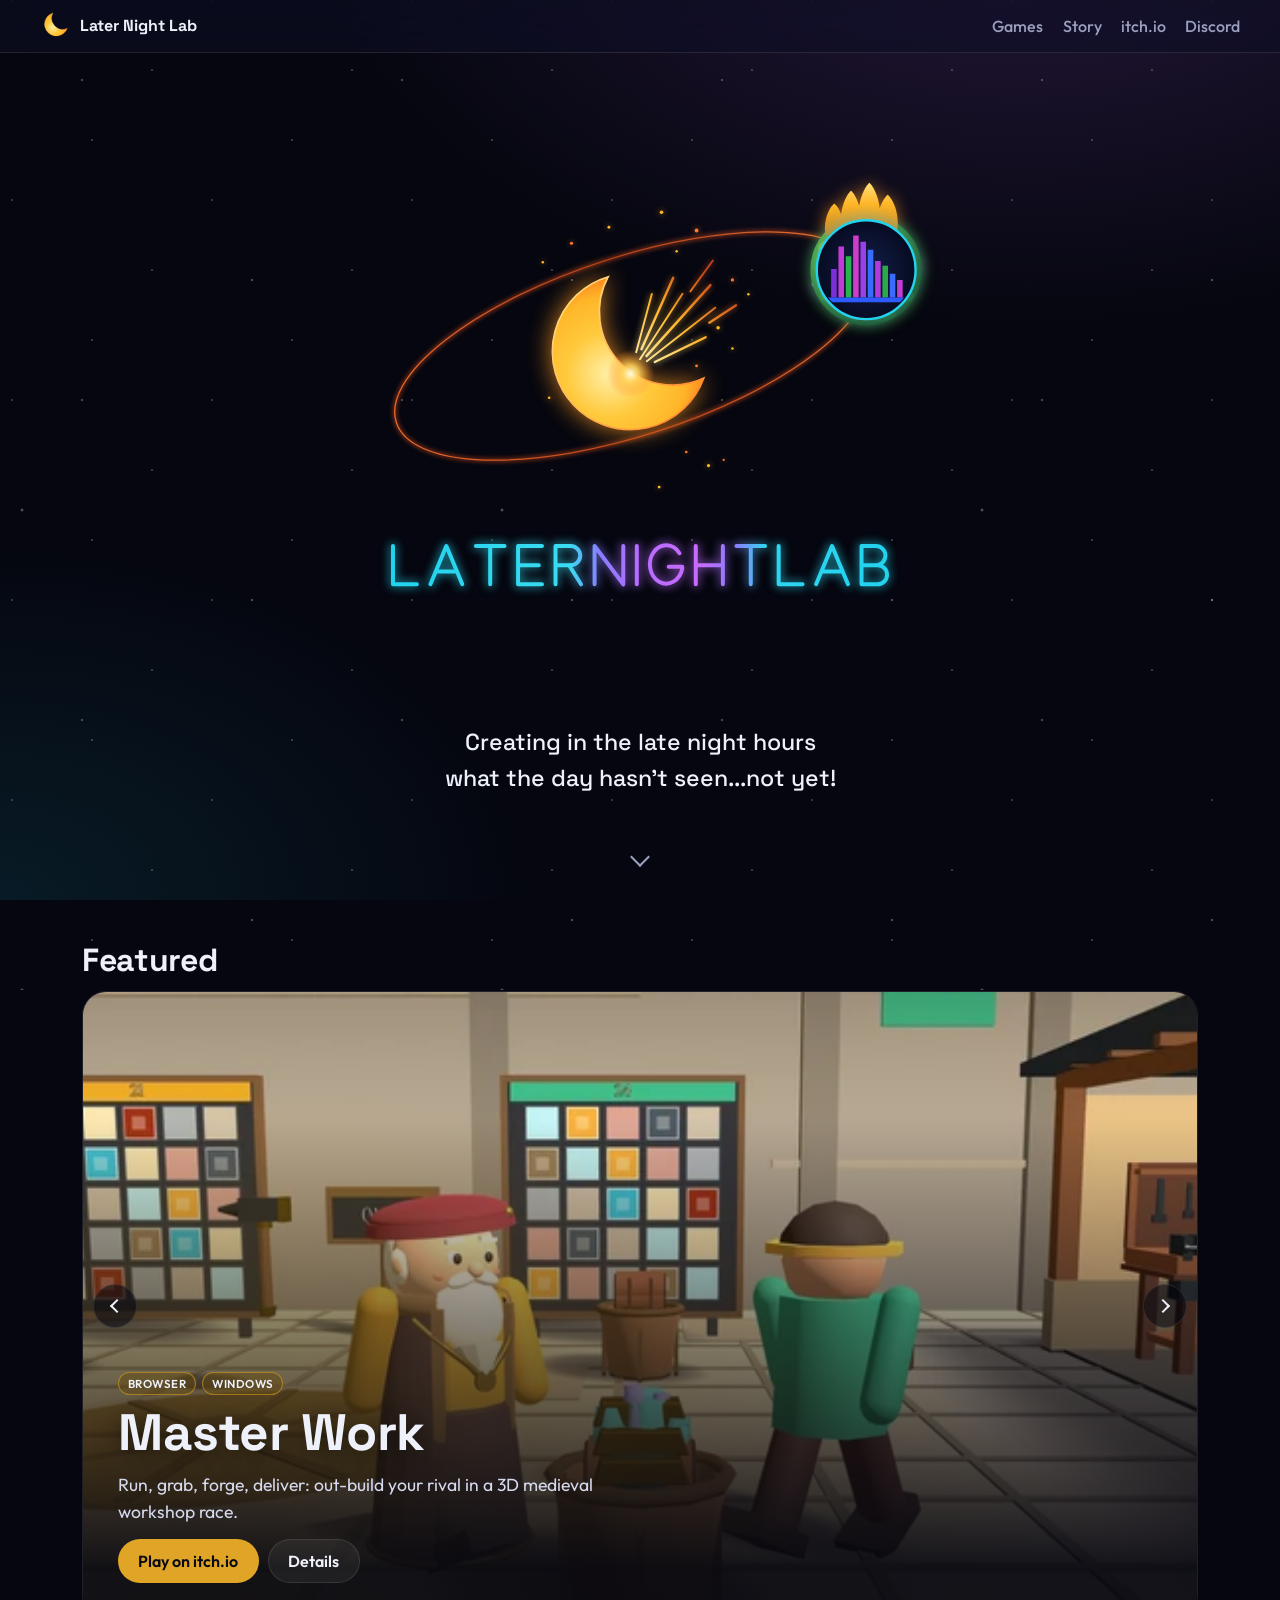
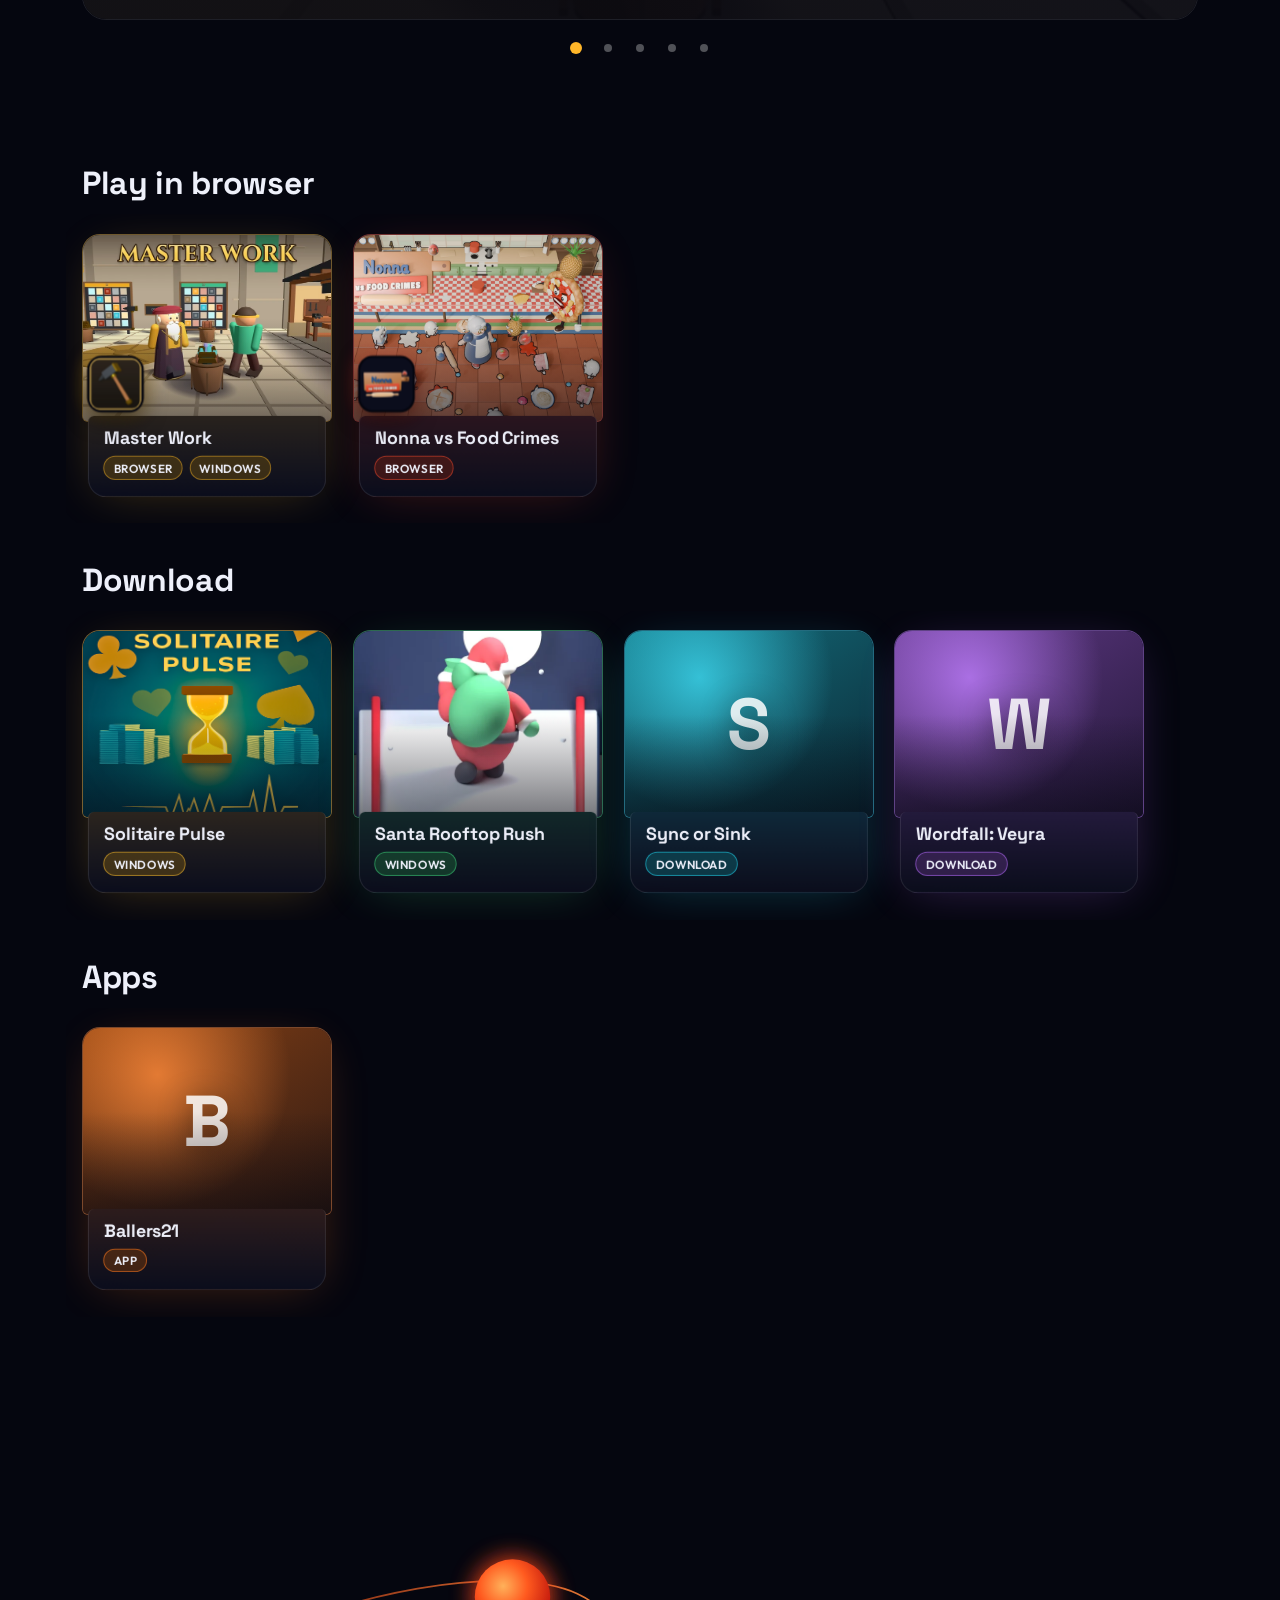
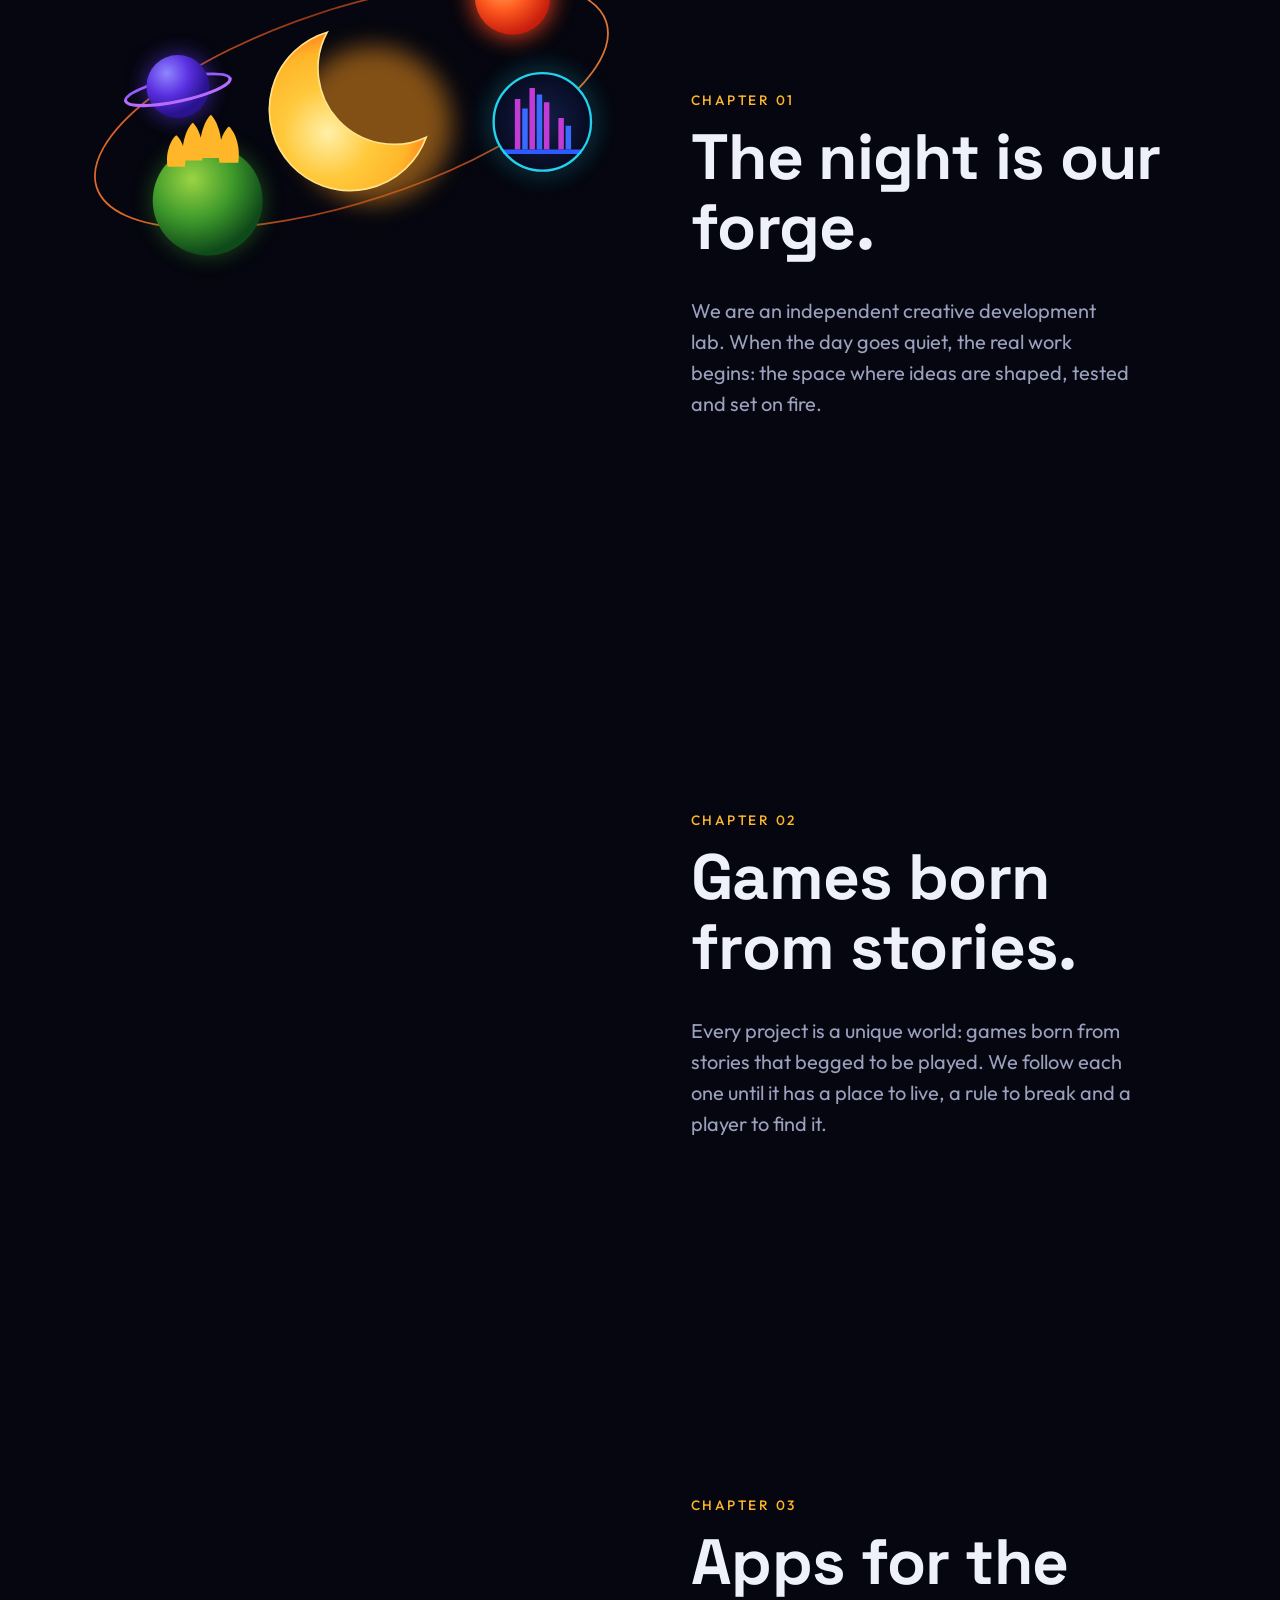
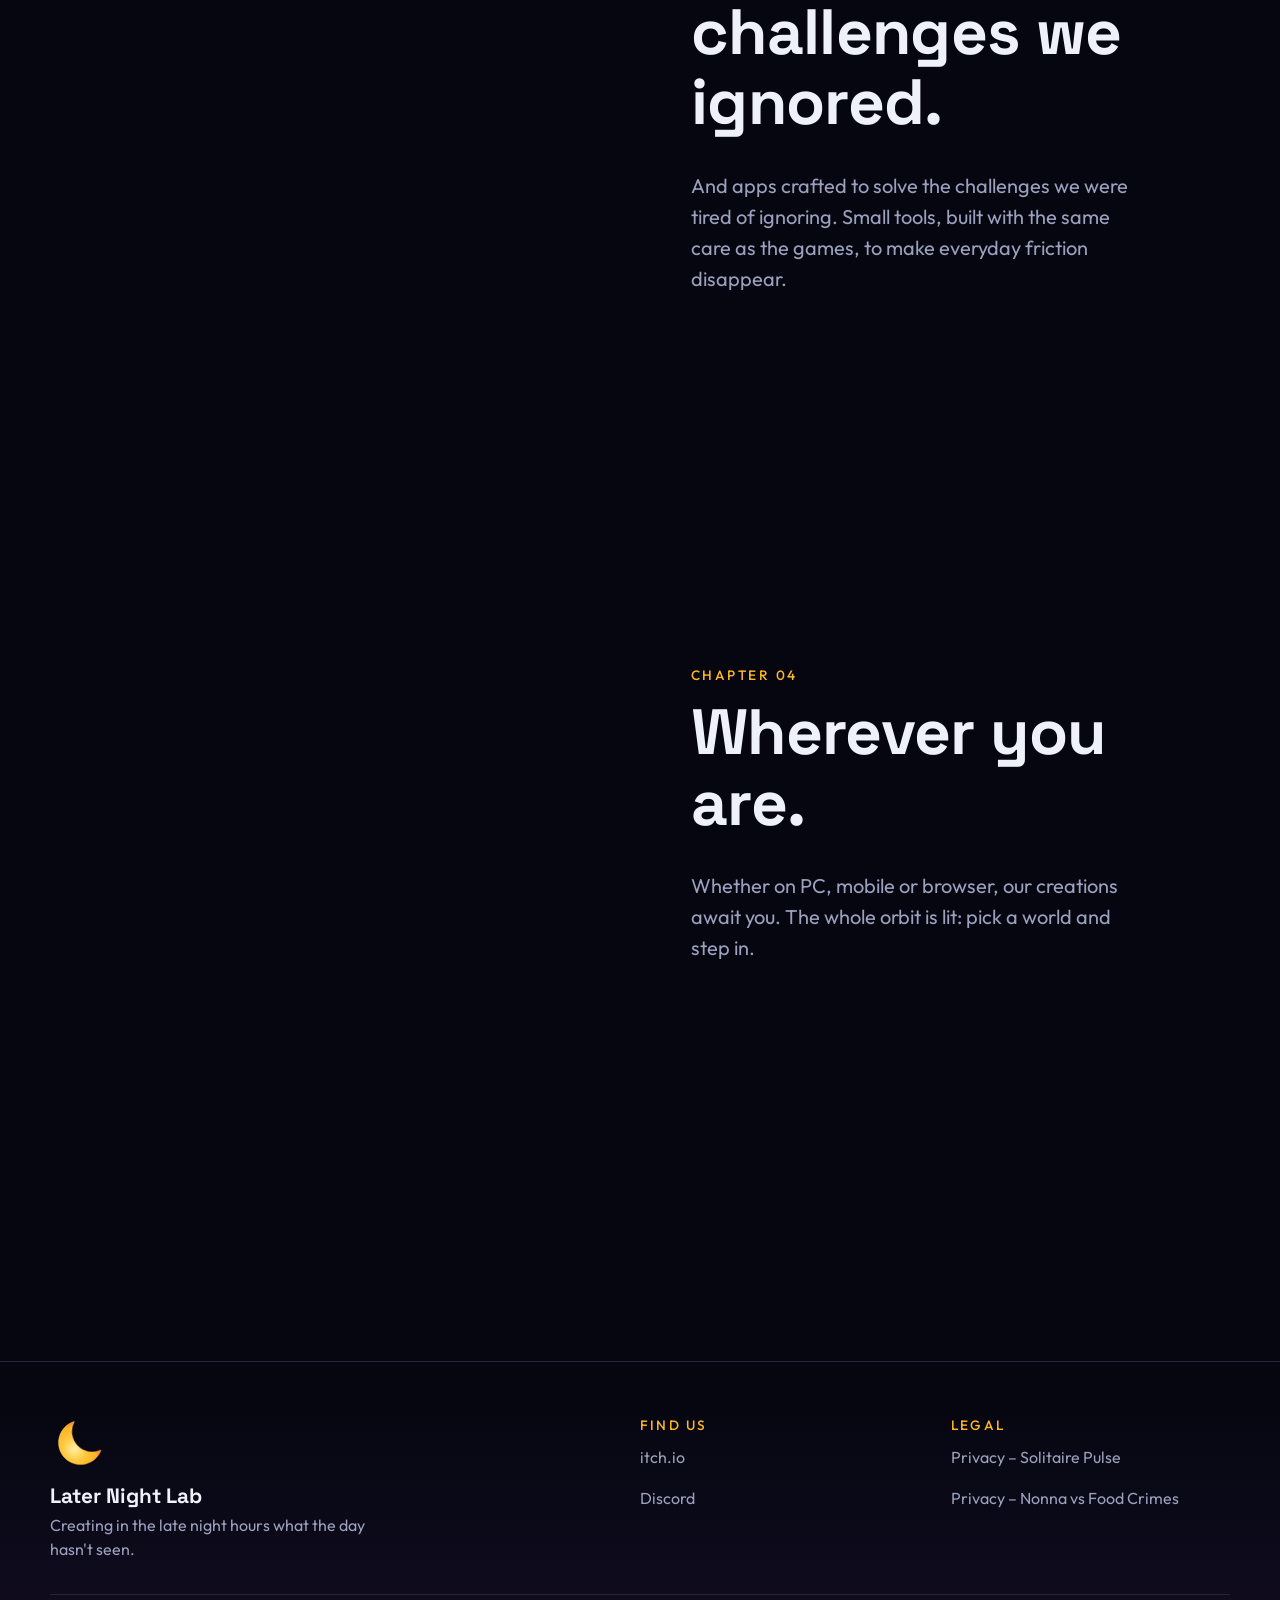
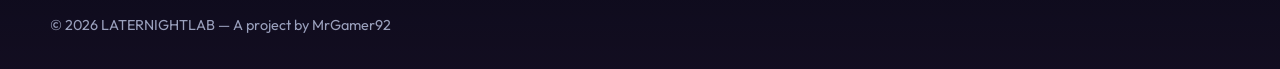
==== commit bb7a7407: "feat(home): narrative section with sticky orbit and footer Co-Authored-By: Claude Sonnet 5.5 <norepl" ====
--- a/index.html
+++ b/index.html
@@ -10,10 +10,12 @@
   <link href="https://fonts.googleapis.com/css2?family=Outfit:wght@400;500;700&family=Space+Grotesk:wght@500;700&display=swap" rel="stylesheet">
   <link rel="stylesheet" href="assets/css/site.css">
   <link rel="stylesheet" href="assets/css/home.css">
+  <link rel="stylesheet" href="assets/css/story.css">
   <script src="assets/js/site.js" defer></script>
   <script src="assets/js/titles.js" defer></script>
   <script src="assets/js/hero.js" defer></script>
   <script src="assets/js/store.js" defer></script>
+  <script src="assets/js/story.js" defer></script>
 </head>
 <body>
   <div class="sky" aria-hidden="true"><div class="stars stars-1"></div><div class="stars stars-2"></div><div class="stars stars-3"></div></div>
@@ -44,9 +46,77 @@
     <section id="featured" class="section store-section"></section>
     <section id="rows" class="section store-section"></section>
 
-    <!-- Task 5: insert #story section here -->
+    <section id="story" class="story" data-chapter="0" aria-labelledby="story-heading">
+      <h2 id="story-heading" class="sr-only">Our story</h2>
+      <div class="story-grid">
+        <div class="story-stage" aria-hidden="true">
+          <svg class="orbit-art" viewBox="30 80 710 440" xmlns="http://www.w3.org/2000/svg" focusable="false">
+            <defs>
+              <filter id="so-soft" x="-50%" y="-50%" width="200%" height="200%"><feGaussianBlur stdDeviation="14"/></filter>
+              <radialGradient id="so-moon" cx="345" cy="350" r="120" gradientUnits="userSpaceOnUse"><stop offset="0" stop-color="#fff0a8"/><stop offset=".45" stop-color="#ffc93c"/><stop offset=".8" stop-color="#ffb629"/><stop offset="1" stop-color="#ff8a1f"/></radialGradient>
+              <radialGradient id="so-violet-fill" cx="138" cy="275" r="52" gradientUnits="userSpaceOnUse"><stop offset="0" stop-color="#8f86ff"/><stop offset=".55" stop-color="#5a2fe0"/><stop offset="1" stop-color="#2a138f"/></radialGradient>
+              <radialGradient id="so-green-fill" cx="170" cy="410" r="95" gradientUnits="userSpaceOnUse"><stop offset="0" stop-color="#9bd443"/><stop offset=".55" stop-color="#3e9a2b"/><stop offset="1" stop-color="#0f4a1a"/></radialGradient>
+              <radialGradient id="so-sun-fill" cx="566" cy="164" r="62" gradientUnits="userSpaceOnUse"><stop offset="0" stop-color="#ffb15a"/><stop offset=".5" stop-color="#ff5a1f"/><stop offset="1" stop-color="#c81e0e"/></radialGradient>
+              <radialGradient id="so-chart-fill" cx="616" cy="337" r="62" gradientUnits="userSpaceOnUse"><stop offset="0" stop-color="#14204a"/><stop offset="1" stop-color="#070b22"/></radialGradient>
+              <linearGradient id="so-orbit-stroke" x1="63" x2="683" y1="420" y2="210" gradientUnits="userSpaceOnUse"><stop offset="0" stop-color="#ff7a2f" stop-opacity=".9"/><stop offset=".5" stop-color="#ff5a1f" stop-opacity=".55"/><stop offset="1" stop-color="#ff8a3d" stop-opacity=".9"/></linearGradient>
+            </defs>
+            <g class="so-orbit"><path fill="none" stroke="url(#so-orbit-stroke)" stroke-width="2" d="M667.83 219.2A310 112-18 1 1 78.17 410.8a310 112-18 1 1 589.66-191.6Z"/></g>
+            <g class="so-moon"><circle cx="400" cy="340" r="95" fill="#ff9a1f" opacity=".5" filter="url(#so-soft)"/><path fill="url(#so-moon)" stroke="#ffe48a" stroke-width="2" d="M344.19 228.03a98 98 0 1 0 120 127.2 92 92 0 0 1-120-127.2Z"/></g>
+            <g class="so-planet so-violet"><circle cx="152" cy="292" r="40" fill="#6a3cff" opacity=".6" filter="url(#so-soft)"/><path fill="none" stroke="#9a5bff" stroke-linecap="round" stroke-width="3.5" d="M85.49 310.14a68 15-12 0 1 133.02-28.28"/><circle cx="152" cy="292" r="40" fill="url(#so-violet-fill)"/><path fill="none" stroke="#b76cff" stroke-linecap="round" stroke-width="4" d="M218.51 281.86a68 15-12 0 1-133.02 28.28"/></g>
+            <g class="so-planet so-green"><circle cx="190" cy="437" r="70" fill="#3e9a2b" opacity=".45" filter="url(#so-soft)"/><circle cx="190" cy="437" r="70" fill="url(#so-green-fill)"/><path fill="#ffb629" d="M139 394c-3.3-20 5.5-36 11-40 5.5 4 14.3 20 11 40Zm20-8c-3.6-24 6-43.2 12-48 6 4.8 15.6 24 12 48Zm22-3c-3.9-27.5 6.5-49.5 13-55 6.5 5.5 16.9 27.5 13 55Zm24 6c-3.6-23 6-41.4 12-46 6 4.6 15.6 23 12 46Z"/></g>
+            <g class="so-planet so-sun"><circle cx="578" cy="178" r="52" fill="#ff4a1a" opacity=".8" filter="url(#so-soft)"/><circle cx="578" cy="178" r="48" fill="url(#so-sun-fill)"/></g>
+            <g class="so-planet so-chart"><circle cx="616" cy="337" r="62" fill="none" stroke="#22d3ee" stroke-width="6" opacity=".7" filter="url(#so-soft)"/><circle cx="616" cy="337" r="62" fill="url(#so-chart-fill)"/><path fill="#c23bd4" d="M581 308h7v64h-7zM599.6 294h7v78h-7zM618 312h7v60h-7zM636.4 332h7v40h-7z"/><path fill="#3a6bff" d="M590.4 320h7v52h-7zM608.8 302h7v70h-7zM645.6 342h7v30h-7z"/><path fill="#2e5bff" d="M566 372h100v6H566z"/><circle cx="616" cy="337" r="62" fill="none" stroke="#22d3ee" stroke-width="3"/></g>
+          </svg>
+        </div>
+        <div class="story-chapters">
+          <article class="chapter" data-index="0" aria-labelledby="ch0">
+            <p class="chapter-kicker">Chapter 01</p>
+            <h3 id="ch0">The night is our forge.</h3>
+            <p>We are an independent creative development lab. When the day goes quiet, the real work begins: the space where ideas are shaped, tested and set on fire.</p>
+          </article>
+          <article class="chapter" data-index="1" aria-labelledby="ch1">
+            <p class="chapter-kicker">Chapter 02</p>
+            <h3 id="ch1">Games born from stories.</h3>
+            <p>Every project is a unique world: games born from stories that begged to be played. We follow each one until it has a place to live, a rule to break and a player to find it.</p>
+          </article>
+          <article class="chapter" data-index="2" aria-labelledby="ch2">
+            <p class="chapter-kicker">Chapter 03</p>
+            <h3 id="ch2">Apps for the challenges we ignored.</h3>
+            <p>And apps crafted to solve the challenges we were tired of ignoring. Small tools, built with the same care as the games, to make everyday friction disappear.</p>
+          </article>
+          <article class="chapter" data-index="3" aria-labelledby="ch3">
+            <p class="chapter-kicker">Chapter 04</p>
+            <h3 id="ch3">Wherever you are.</h3>
+            <p>Whether on PC, mobile or browser, our creations await you. The whole orbit is lit: pick a world and step in.</p>
+          </article>
+        </div>
+      </div>
+    </section>
   </main>
 
-  <!-- Task 5: insert footer here -->
+  <footer class="site-footer">
+    <div class="footer-inner">
+      <div class="footer-brand">
+        <img src="assets/svg/logo-mark.svg" alt="" width="56" height="56">
+        <p class="footer-name">Later Night Lab</p>
+        <p class="footer-tag">Creating in the late night hours what the day hasn't seen.</p>
+      </div>
+      <nav class="footer-group" aria-label="Find us">
+        <h2>Find us</h2>
+        <ul>
+          <li><a href="https://laternightlab.itch.io/" target="_blank" rel="noopener">itch.io</a></li>
+          <li><a href="https://discord.gg/g4S7uSXyVY" target="_blank" rel="noopener">Discord</a></li>
+        </ul>
+      </nav>
+      <nav class="footer-group" aria-label="Legal">
+        <h2>Legal</h2>
+        <ul>
+          <li><a href="privacy.html">Privacy &ndash; Solitaire Pulse</a></li>
+          <li><a href="privacy-nonna-vs-food-crimes.html">Privacy &ndash; Nonna vs Food Crimes</a></li>
+        </ul>
+      </nav>
+    </div>
+    <p class="footer-copy">&copy; 2026 LATERNIGHTLAB &mdash; A project by MrGamer92</p>
+  </footer>
 </body>
 </html>
--- a/assets/css/story.css
+++ b/assets/css/story.css
@@ -0,0 +1,52 @@
+/* ===== Story section (animate only transform/opacity) ===== */
+.story { max-width: 1180px; margin: 0 auto; padding: 0 clamp(1rem, 4vw, 2rem); }
+.story-grid { display: grid; grid-template-columns: minmax(0, 1.1fr) minmax(0, 1fr); gap: clamp(1.5rem, 4vw, 4rem); align-items: start; }
+.story-stage { position: sticky; top: 18vh; height: 64vh; display: flex; align-items: center; }
+.orbit-art { width: 100%; height: auto; overflow: visible; max-height: 100%; }
+.story-chapters { padding: 10vh 0; }
+.chapter { min-height: 80vh; display: flex; flex-direction: column; justify-content: center; }
+.chapter-kicker { margin: 0 0 .8rem; color: var(--amber); font: 500 .85rem var(--font-body); letter-spacing: .18em; text-transform: uppercase; }
+.chapter h3 { font-size: clamp(2.2rem, 5vw, 4rem); font-weight: 700; }
+.chapter p:last-child { color: var(--muted); font-size: clamp(1.05rem, 1.6vw, 1.25rem); max-width: 34ch; margin: 0; }
+
+.orbit-art .so-orbit, .orbit-art .so-moon, .orbit-art .so-planet { transform-box: fill-box; transform-origin: center; }
+.js-story .so-orbit, .js-story .so-moon, .js-story .so-planet {
+  transition: transform .9s cubic-bezier(.65, 0, .35, 1), opacity .9s cubic-bezier(.65, 0, .35, 1);
+}
+.js-story .so-planet { opacity: 0; transform: scale(.5); }
+.js-story .so-orbit { opacity: .25; }
+/* chapter 0: the moon alone */
+.js-story[data-chapter="0"] .so-moon { transform: scale(1.12); }
+/* chapter 1: planets appear one by one */
+.js-story[data-chapter="1"] .so-orbit { opacity: .6; }
+.js-story[data-chapter="1"] .so-violet, .js-story[data-chapter="1"] .so-green { opacity: 1; transform: scale(1); }
+.js-story[data-chapter="1"] .so-green { transition-delay: .25s; }
+/* chapter 2: chart and sun take the stage */
+.js-story[data-chapter="2"] .so-orbit { opacity: .8; }
+.js-story[data-chapter="2"] .so-violet, .js-story[data-chapter="2"] .so-green { opacity: .45; transform: scale(.9); }
+.js-story[data-chapter="2"] .so-chart, .js-story[data-chapter="2"] .so-sun { opacity: 1; transform: scale(1.15); }
+.js-story[data-chapter="2"] .so-sun { transition-delay: .2s; }
+/* chapter 3: everything lit, orbit widens */
+.js-story[data-chapter="3"] .so-orbit { opacity: 1; transform: scale(1.1); }
+.js-story[data-chapter="3"] .so-planet { opacity: 1; transform: scale(1); }
+.js-story[data-chapter="3"] .so-moon { transform: scale(1.05); }
+
+/* Mobile: orbit pinned under the nav as a compact banner, chapters scroll beneath */
+@media (max-width: 820px) {
+  .story-grid { grid-template-columns: minmax(0, 1fr); gap: 0; }
+  .story-stage { top: 58px; height: 30vh; z-index: 2; margin: 0 -1rem; padding: .5rem 1rem; background: linear-gradient(var(--night) 70%, transparent); }
+  .story-chapters { padding: 2vh 0 8vh; }
+  .chapter { min-height: 62vh; }
+}
+
+/* ===== Footer ===== */
+.site-footer { margin-top: clamp(3rem, 8vw, 6rem); border-top: 1px solid var(--line); background: linear-gradient(transparent, rgba(183, 108, 255, .08)); padding: clamp(2rem, 5vw, 3.5rem) clamp(1rem, 4vw, 2rem) 2rem; }
+.footer-inner { max-width: 1180px; margin: 0 auto; display: grid; grid-template-columns: 2fr 1fr 1fr; gap: 2rem; }
+.footer-name { font: 700 1.3rem var(--font-display); margin: .6rem 0 .2rem; }
+.footer-tag { margin: 0; color: var(--muted); max-width: 32ch; }
+.footer-group h2 { font-size: .85rem; letter-spacing: .16em; text-transform: uppercase; color: var(--amber); font-family: var(--font-body); font-weight: 500; }
+.footer-group ul { list-style: none; margin: 0; padding: 0; display: grid; gap: .3rem; }
+.footer-group a { display: inline-block; padding: .35rem 0; color: var(--muted); text-decoration: none; }
+.footer-group a:hover, .footer-group a:focus-visible { color: var(--text); }
+.footer-copy { max-width: 1180px; margin: 2rem auto 0; padding-top: 1.2rem; border-top: 1px solid var(--line); color: var(--muted); font-size: .9rem; }
+@media (max-width: 640px) { .footer-inner { grid-template-columns: minmax(0, 1fr); } }
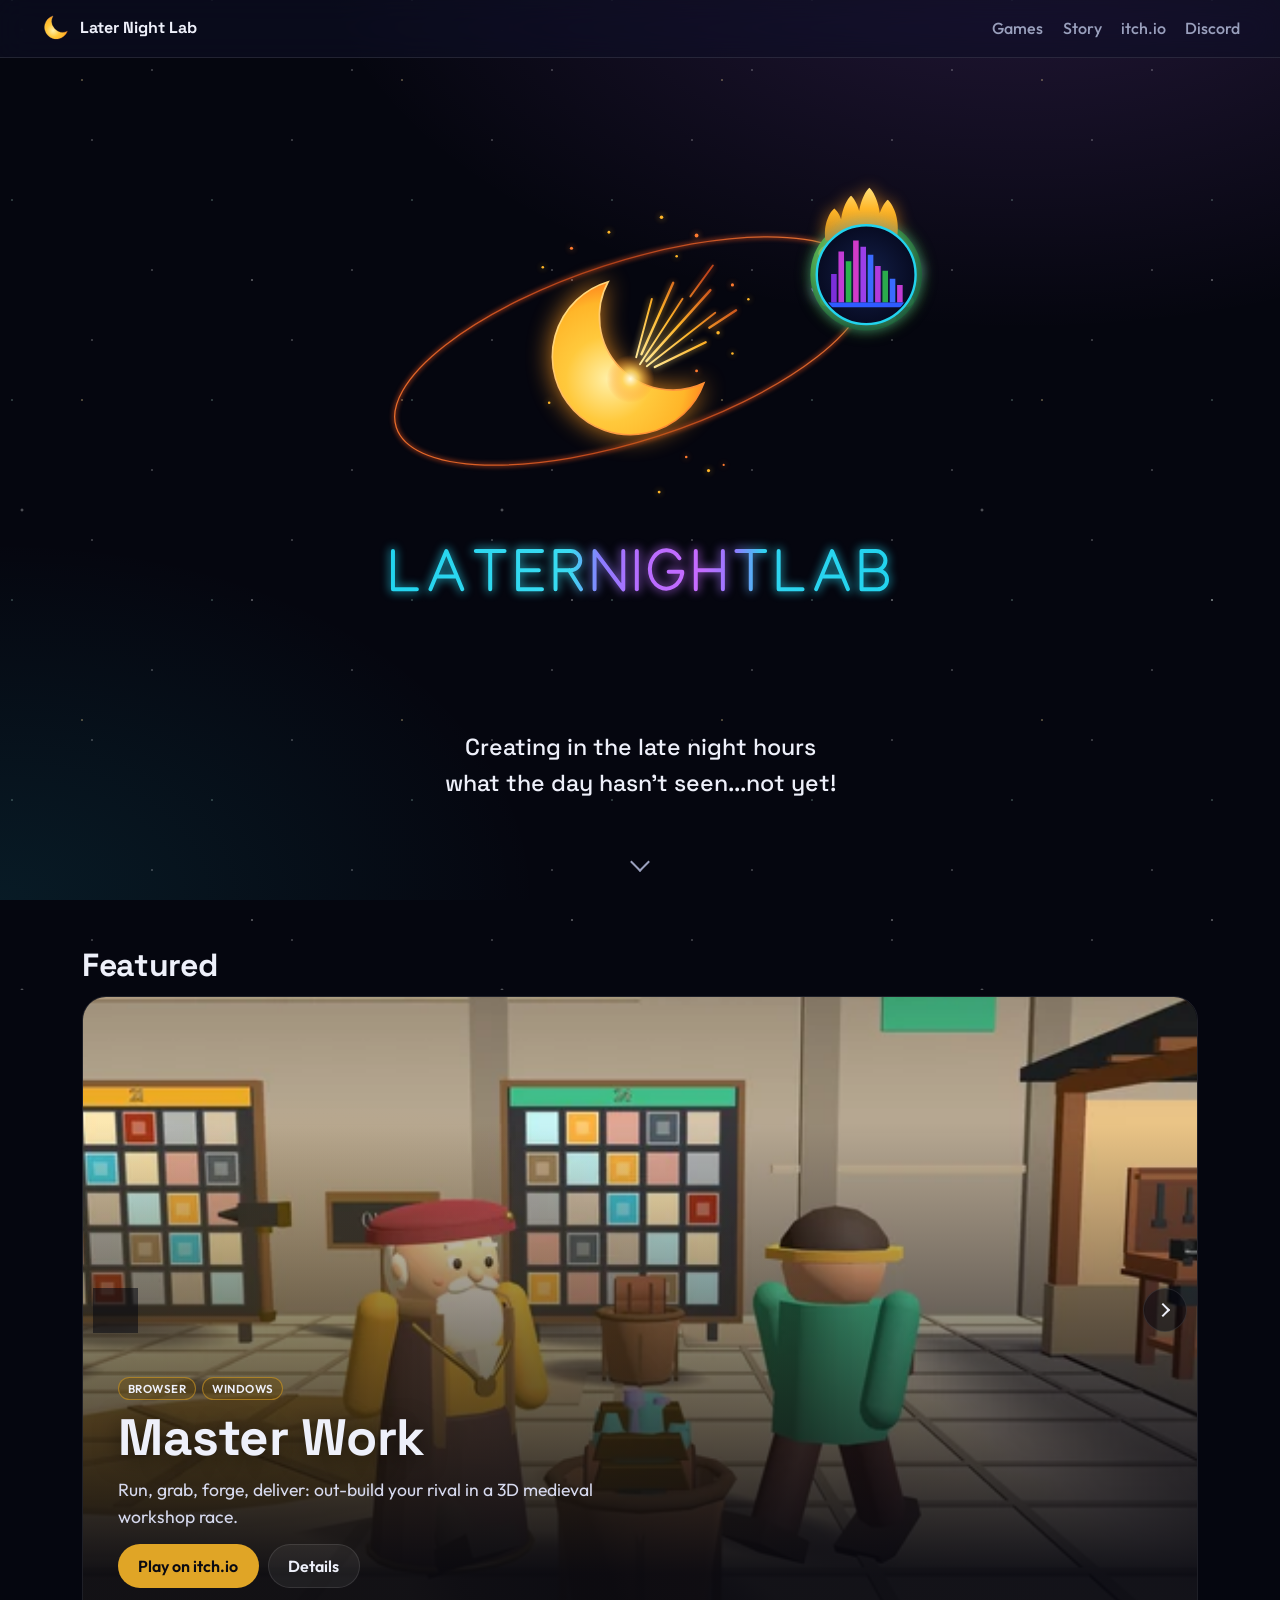
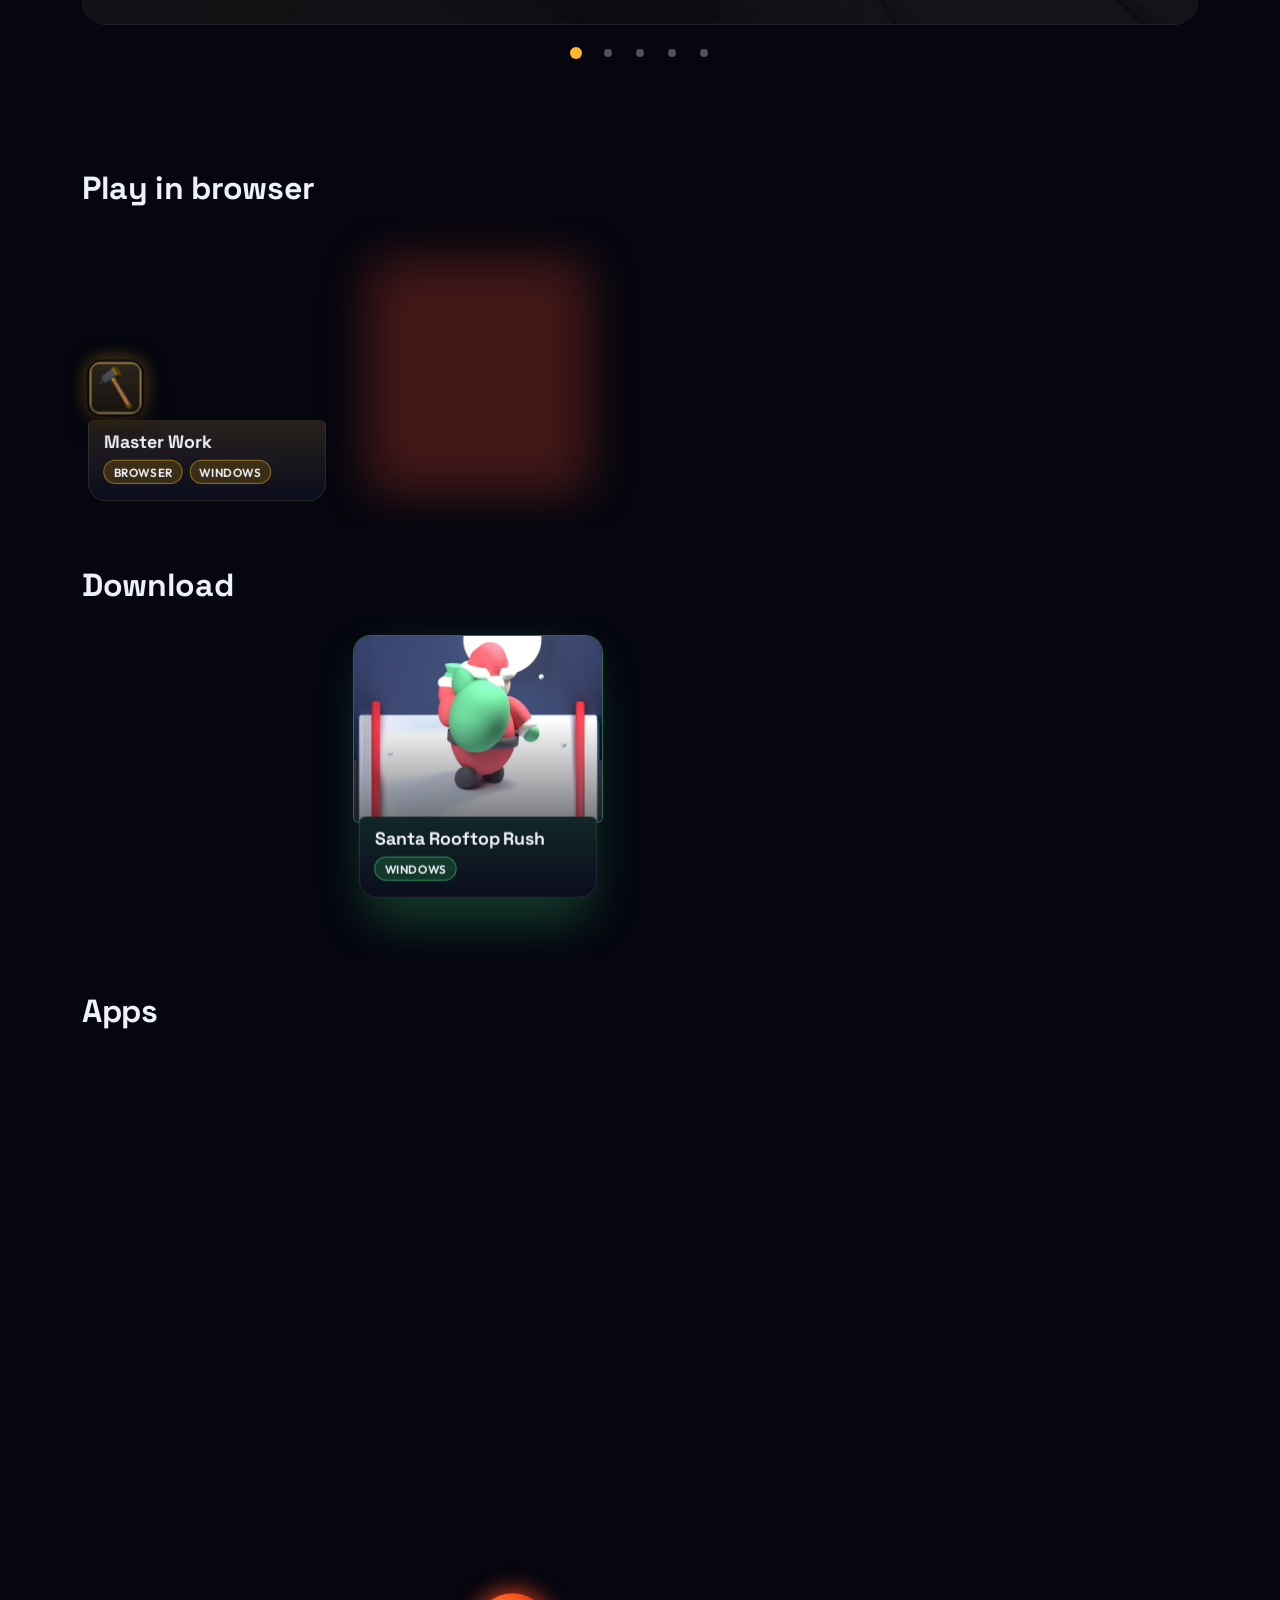
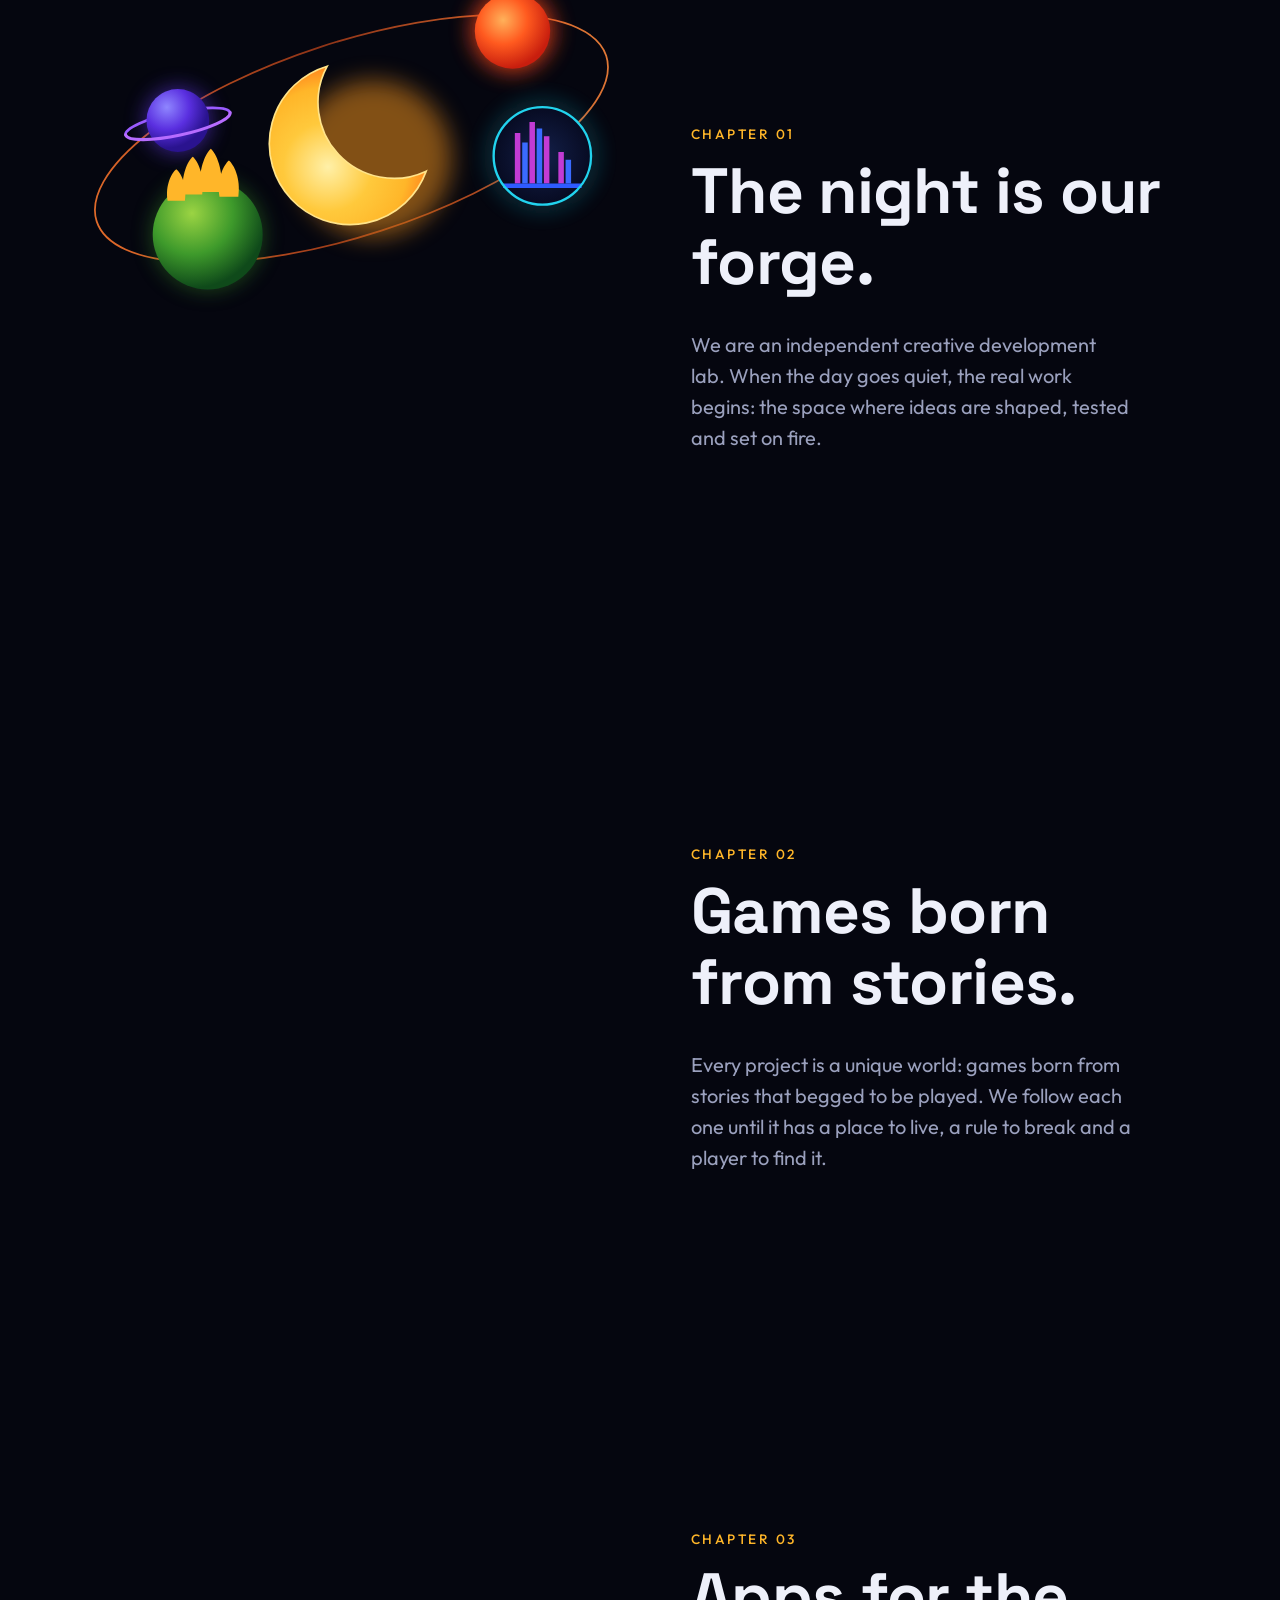
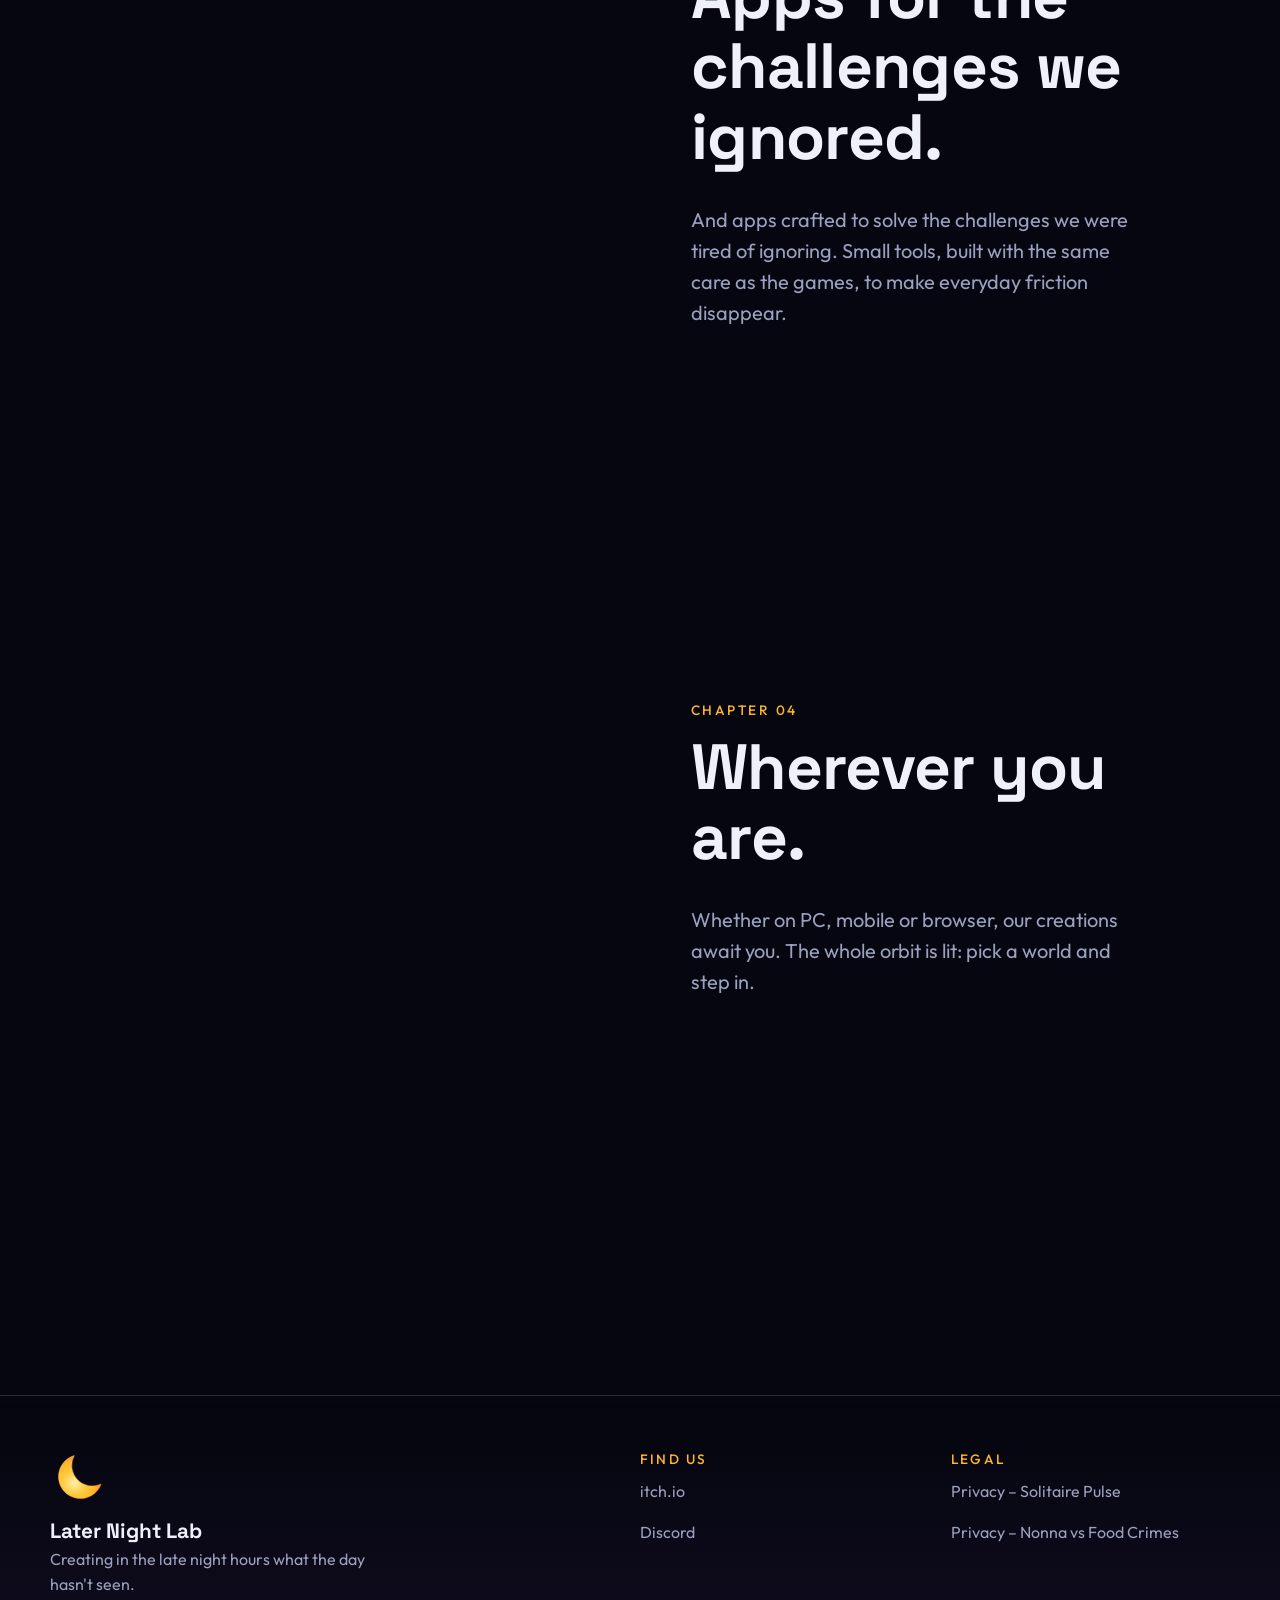
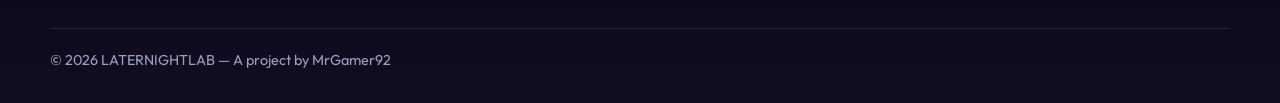
==== commit 8acdcd04: "fix: polish wave (noscript lists, carousel focus/drag, empty platforms, idempotent render, nav-h var" ====
--- a/index.html
+++ b/index.html
@@ -36,15 +36,41 @@
     <section id="hero" class="hero" aria-labelledby="hero-heading">
       <h1 id="hero-heading" class="sr-only">Later Night Lab</h1>
       <div class="hero-logo">
-<svg class="logo" id="logo" xmlns="http://www.w3.org/2000/svg" viewBox="0 0 768 768" role="img" aria-labelledby="logo-title"><title id="logo-title">LaterNightLab</title><defs><filter id="orbit-blur" width="708" height="330" x="30" y="150" color-interpolation-filters="sRGB" filterUnits="userSpaceOnUse"><feGaussianBlur stdDeviation="3"/></filter><filter id="moon-blur" width="380" height="340" x="200" y="150" color-interpolation-filters="sRGB" filterUnits="userSpaceOnUse"><feGaussianBlur stdDeviation="16"/></filter><filter id="sparks-blur" width="320" height="400" x="230" y="120" color-interpolation-filters="sRGB" filterUnits="userSpaceOnUse"><feGaussianBlur stdDeviation="4"/></filter><filter id="pv-blur" width="190" height="150" x="60" y="220" color-interpolation-filters="sRGB" filterUnits="userSpaceOnUse"><feGaussianBlur stdDeviation="8"/></filter><filter id="pg-blur" width="200" height="240" x="90" y="300" color-interpolation-filters="sRGB" filterUnits="userSpaceOnUse"><feGaussianBlur stdDeviation="10"/></filter><filter id="sun-blur" width="176" height="176" x="490" y="90" color-interpolation-filters="sRGB" filterUnits="userSpaceOnUse"><feGaussianBlur stdDeviation="14"/></filter><filter id="chart-blur" width="172" height="174" x="530" y="250" color-interpolation-filters="sRGB" filterUnits="userSpaceOnUse"><feGaussianBlur stdDeviation="8"/></filter><filter id="wm-blur" width="708" height="140" x="30" y="520" color-interpolation-filters="sRGB" filterUnits="userSpaceOnUse"><feGaussianBlur stdDeviation="6"/></filter><radialGradient id="moon-fill" cx="345" cy="350" r="120" gradientUnits="userSpaceOnUse"><stop offset="0" stop-color="#fff0a8"/><stop offset=".45" stop-color="#ffc93c"/><stop offset=".8" stop-color="#ffb629"/><stop offset="1" stop-color="#ff8a1f"/></radialGradient><radialGradient id="spark-core" cx="372" cy="350" r="30" gradientUnits="userSpaceOnUse"><stop offset="0" stop-color="#fffbe0"/><stop offset=".35" stop-color="#ffd25a" stop-opacity=".9"/><stop offset="1" stop-color="#ff8a1f" stop-opacity="0"/></radialGradient><radialGradient id="pv-fill" cx="138" cy="275" r="52" gradientUnits="userSpaceOnUse"><stop offset="0" stop-color="#8f86ff"/><stop offset=".55" stop-color="#5a2fe0"/><stop offset="1" stop-color="#2a138f"/></radialGradient><radialGradient id="pg-fill" cx="170" cy="410" r="95" gradientUnits="userSpaceOnUse"><stop offset="0" stop-color="#9bd443"/><stop offset=".55" stop-color="#3e9a2b"/><stop offset="1" stop-color="#0f4a1a"/></radialGradient><radialGradient id="sun-fill" cx="566" cy="164" r="62" gradientUnits="userSpaceOnUse"><stop offset="0" stop-color="#ffb15a"/><stop offset=".5" stop-color="#ff5a1f"/><stop offset="1" stop-color="#c81e0e"/></radialGradient><radialGradient id="chart-fill" cx="616" cy="337" r="62" gradientUnits="userSpaceOnUse"><stop offset="0" stop-color="#14204a"/><stop offset="1" stop-color="#070b22"/></radialGradient><linearGradient id="orbit-stroke" x1="63" x2="683" y1="420" y2="210" gradientUnits="userSpaceOnUse"><stop offset="0" stop-color="#ff7a2f" stop-opacity=".9"/><stop offset=".5" stop-color="#ff5a1f" stop-opacity=".55"/><stop offset="1" stop-color="#ff8a3d" stop-opacity=".9"/></linearGradient><linearGradient id="moon-rim" x1="280" x2="470" y1="240" y2="420" gradientUnits="userSpaceOnUse"><stop offset="0" stop-color="#ffe48a"/><stop offset="1" stop-color="#ff7a1f"/></linearGradient><linearGradient id="spark-streak" x1="380" x2="470" y1="340" y2="220" gradientUnits="userSpaceOnUse"><stop offset="0" stop-color="#fff3b0"/><stop offset=".5" stop-color="#ffb629"/><stop offset="1" stop-color="#ff5a1f" stop-opacity=".7"/></linearGradient><linearGradient id="pg-tree" x1="0" x2="0" y1="1" y2="0"><stop offset="0" stop-color="#c9861a"/><stop offset=".6" stop-color="#ffb629"/><stop offset="1" stop-color="#ffe07a"/></linearGradient><linearGradient id="wm-stroke" x1="70" x2="698" y1="0" y2="0" gradientUnits="userSpaceOnUse"><stop offset="0" stop-color="#22d3ee"/><stop offset=".36" stop-color="#3adcf2"/><stop offset=".42" stop-color="#8a7dff"/><stop offset=".5" stop-color="#b76cff"/><stop offset=".62" stop-color="#c76bff"/><stop offset=".69" stop-color="#8e7bff"/><stop offset=".75" stop-color="#2fd5f0"/><stop offset="1" stop-color="#22d3ee"/></linearGradient><clipPath id="pg-clip"><circle cx="190" cy="437" r="70"/></clipPath><clipPath id="chart-clip"><circle cx="616" cy="337" r="59"/></clipPath></defs><g class="lyr" style="--d:3"><g id="orbit"><path id="orbit-glow" fill="none" stroke="#ff5a1f" stroke-opacity=".45" stroke-width="5" d="M667.83 219.2A310 112-18 1 1 78.17 410.8a310 112-18 1 1 589.66-191.6Z" class="glow" filter="url(#orbit-blur)"/><path id="orbit-path" pathLength="1" fill="none" stroke="url(#orbit-stroke)" stroke-width="1.6" d="M667.83 219.2A310 112-18 1 1 78.17 410.8a310 112-18 1 1 589.66-191.6Z"/></g></g><g class="lyr" style="--d:8"><g id="moon"><path id="moon-glow" fill="#ff9a1f" d="M344.19 228.03a98 98 0 1 0 120 127.2 92 92 0 0 1-120-127.2" class="glow" filter="url(#moon-blur)" opacity=".85"/><path id="moon-body" fill="url(#moon-fill)" stroke="url(#moon-rim)" stroke-width="2" d="M344.19 228.03a98 98 0 1 0 120 127.2 92 92 0 0 1-120-127.2Z"/></g></g><g class="lyr" style="--d:11"><g id="sparks"><g id="sparks-glow" class="glow sp-all" filter="url(#sparks-blur)" opacity=".9"><path stroke="url(#spark-streak)" stroke-linecap="round" stroke-width="3" d="m402.56 335.1 63.81-31.13"/><path stroke="url(#spark-streak)" stroke-linecap="round" stroke-width="2.4" d="m392.49 333.99 85.89-67.1"/><path stroke="url(#spark-streak)" stroke-linecap="round" stroke-width="3" d="m392.07 327.71 80.3-89.18"/><path stroke="url(#spark-streak)" stroke-linecap="round" stroke-width="2.4" d="m383.98 331.55 53.38-82.19"/><path stroke="url(#spark-streak)" stroke-linecap="round" stroke-width="3" d="m385.83 318.94 39.86-89.53"/><path stroke="url(#spark-streak)" stroke-linecap="round" stroke-width="2.4" d="m379.25 322.95 19.67-73.41"/><path stroke="url(#spark-streak)" stroke-linecap="round" stroke-width="3" d="m470.96 285.73 33.55-21.78"/><path stroke="url(#spark-streak)" stroke-linecap="round" stroke-width="2.4" d="m447.24 246.45 28.21-38.84"/><circle cx="298" cy="186" r="2" fill="#ff7a2f"/><circle cx="345" cy="166" r="1.8" fill="#ffb629"/><circle cx="411" cy="147" r="2.2" fill="#ffb629"/><circle cx="455" cy="170" r="2.4" fill="#ff7a2f"/><circle cx="430" cy="196" r="1.6" fill="#ffb629"/><circle cx="262" cy="210" r="1.6" fill="#ffb629"/><circle cx="500" cy="232" r="2" fill="#ff7a2f"/><circle cx="520" cy="250" r="1.6" fill="#ffb629"/><circle cx="482" cy="292" r="2.2" fill="#ffb629"/><circle cx="455" cy="340" r="1.8" fill="#ff7a2f"/><circle cx="500" cy="318" r="1.6" fill="#ffb629"/><circle cx="270" cy="380" r="1.6" fill="#ffb629"/><circle cx="442" cy="448" r="1.6" fill="#ff7a2f"/><circle cx="470" cy="465" r="2" fill="#ffb629"/><circle cx="408" cy="492" r="1.8" fill="#ffb629"/><circle cx="489" cy="458" r="1.4" fill="#ff7a2f"/></g><circle id="spark-core" cx="372" cy="350" r="30" fill="url(#spark-core)"/><path id="spark-s1" class="sp" style="--i:0" stroke="url(#spark-streak)" stroke-linecap="round" stroke-width="3" d="m402.56 335.1 63.81-31.13"/><path id="spark-s2" class="sp" style="--i:1" stroke="url(#spark-streak)" stroke-linecap="round" stroke-width="2.4" d="m392.49 333.99 85.89-67.1"/><path id="spark-s3" class="sp" style="--i:2" stroke="url(#spark-streak)" stroke-linecap="round" stroke-width="3" d="m392.07 327.71 80.3-89.18"/><path id="spark-s4" class="sp" style="--i:3" stroke="url(#spark-streak)" stroke-linecap="round" stroke-width="2.4" d="m383.98 331.55 53.38-82.19"/><path id="spark-s5" class="sp" style="--i:4" stroke="url(#spark-streak)" stroke-linecap="round" stroke-width="3" d="m385.83 318.94 39.86-89.53"/><path id="spark-s6" class="sp" style="--i:5" stroke="url(#spark-streak)" stroke-linecap="round" stroke-width="2.4" d="m379.25 322.95 19.67-73.41"/><path id="spark-s7" class="sp" style="--i:6" stroke="url(#spark-streak)" stroke-linecap="round" stroke-width="3" d="m470.96 285.73 33.55-21.78"/><path id="spark-s8" class="sp" style="--i:7" stroke="url(#spark-streak)" stroke-linecap="round" stroke-width="2.4" d="m447.24 246.45 28.21-38.84"/><circle id="spark-d1" class="sp" style="--i:8" cx="298" cy="186" r="2" fill="#ff7a2f"/><circle id="spark-d2" class="sp" style="--i:9" cx="345" cy="166" r="1.8" fill="#ffb629"/><circle id="spark-d3" class="sp" style="--i:10" cx="411" cy="147" r="2.2" fill="#ffb629"/><circle id="spark-d4" class="sp" style="--i:11" cx="455" cy="170" r="2.4" fill="#ff7a2f"/><circle id="spark-d5" class="sp" style="--i:12" cx="430" cy="196" r="1.6" fill="#ffb629"/><circle id="spark-d6" class="sp" style="--i:13" cx="262" cy="210" r="1.6" fill="#ffb629"/><circle id="spark-d7" class="sp" style="--i:14" cx="500" cy="232" r="2" fill="#ff7a2f"/><circle id="spark-d8" class="sp" style="--i:15" cx="520" cy="250" r="1.6" fill="#ffb629"/><circle id="spark-d9" class="sp" style="--i:16" cx="482" cy="292" r="2.2" fill="#ffb629"/><circle id="spark-d10" class="sp" style="--i:17" cx="455" cy="340" r="1.8" fill="#ff7a2f"/><circle id="spark-d11" class="sp" style="--i:18" cx="500" cy="318" r="1.6" fill="#ffb629"/><circle id="spark-d12" class="sp" style="--i:19" cx="270" cy="380" r="1.6" fill="#ffb629"/><circle id="spark-d13" class="sp" style="--i:20" cx="442" cy="448" r="1.6" fill="#ff7a2f"/><circle id="spark-d14" class="sp" style="--i:21" cx="470" cy="465" r="2" fill="#ffb629"/><circle id="spark-d15" class="sp" style="--i:22" cx="408" cy="492" r="1.8" fill="#ffb629"/><circle id="spark-d16" class="sp" style="--i:23" cx="489" cy="458" r="1.4" fill="#ff7a2f"/></g></g><g class="lyr" style="--d:16"><g id="planet-violet" class="orbiter" style="--cx:152px;--cy:292px"><g class="oi" transform="translate(-152 -292)"><g id="planet-violet-glow" class="glow" filter="url(#pv-blur)" opacity=".75"><circle cx="152" cy="292" r="40" fill="#6a3cff"/><path fill="none" stroke="#b76cff" stroke-width="6" d="M218.51 281.86a68 15-12 0 1-133.02 28.28"/></g><path id="planet-violet-ring-back" fill="none" stroke="#9a5bff" stroke-linecap="round" stroke-width="3.5" d="M85.49 310.14a68 15-12 0 1 133.02-28.28"/><circle id="planet-violet-body" cx="152" cy="292" r="40" fill="url(#pv-fill)"/><path id="planet-violet-ring" fill="none" stroke="#b76cff" stroke-linecap="round" stroke-width="4" d="M218.51 281.86a68 15-12 0 1-133.02 28.28"/></g></g></g><g class="lyr" style="--d:16"><g id="planet-green" class="orbiter" style="--cx:190px;--cy:437px"><g class="oi" transform="translate(-190 -437)"><g id="planet-green-glow" class="glow" filter="url(#pg-blur)" opacity=".6"><circle cx="190" cy="437" r="70" fill="#3e9a2b"/><path fill="#ff9a1f" d="M139 394c-3.3-20 5.5-36 11-40 5.5 4 14.3 20 11 40Zm20-8c-3.6-24 6-43.2 12-48 6 4.8 15.6 24 12 48Zm22-3c-3.9-27.5 6.5-49.5 13-55 6.5 5.5 16.9 27.5 13 55Zm24 6c-3.6-23 6-41.4 12-46 6 4.6 15.6 23 12 46Z"/></g><circle id="planet-green-body" cx="190" cy="437" r="70" fill="url(#pg-fill)"/><g id="planet-green-texture" clip-path="url(#pg-clip)"><ellipse cx="160" cy="410" fill="#b5d84a" opacity=".55" rx="30" ry="14"/><ellipse cx="215" cy="418" fill="#8cc63f" opacity=".5" rx="26" ry="12"/><ellipse cx="178" cy="455" fill="#2f7f2a" opacity=".55" rx="34" ry="13"/><ellipse cx="228" cy="470" fill="#1f6624" opacity=".6" rx="22" ry="10"/><ellipse cx="150" cy="470" fill="#3e9a2b" opacity=".6" rx="18" ry="9"/><ellipse cx="200" cy="492" fill="#1a5a21" opacity=".6" rx="28" ry="10"/><ellipse cx="190" cy="405" fill="#e3c14a" opacity=".55" rx="16" ry="7"/></g><path id="planet-green-trees" fill="url(#pg-tree)" d="M139 394c-3.3-20 5.5-36 11-40 5.5 4 14.3 20 11 40Zm20-8c-3.6-24 6-43.2 12-48 6 4.8 15.6 24 12 48Zm22-3c-3.9-27.5 6.5-49.5 13-55 6.5 5.5 16.9 27.5 13 55Zm24 6c-3.6-23 6-41.4 12-46 6 4.6 15.6 23 12 46Z"/></g></g></g><g class="lyr" style="--d:13"><g id="sun" class="orbiter" style="--cx:578px;--cy:178px"><g class="oi" transform="translate(-578 -178)"><circle id="sun-glow" cx="578" cy="178" r="52" fill="#ff4a1a" class="glow" filter="url(#sun-blur)" opacity=".8"/><circle id="sun-body" cx="578" cy="178" r="48" fill="url(#sun-fill)"/><path id="sun-swirl" fill="none" stroke="#ffc07a" stroke-linecap="round" stroke-opacity=".35" stroke-width="2.2" d="M552 170c8-12 26-14 34-4m2 28c-10 8-26 6-30-4m42-30c6 6 6 16 0 22"/></g></g></g><g class="lyr" style="--d:13"><g id="chart" class="orbiter" style="--cx:616px;--cy:337px"><g class="oi" transform="translate(-616 -337)"><circle id="chart-glow" cx="616" cy="337" r="62" fill="none" stroke="#22d3ee" stroke-width="6" class="glow" filter="url(#chart-blur)" opacity=".8"/><circle id="chart-body" cx="616" cy="337" r="62" fill="url(#chart-fill)"/><g id="chart-bars" clip-path="url(#chart-clip)"><path id="chart-bar-1" class="bar" style="--n:1" fill="#7b2fd9" d="M572 336h7v36h-7z"/><path id="chart-bar-2" class="bar" style="--n:2" fill="#c23bd4" d="M581.2 308h7v64h-7z"/><path id="chart-bar-3" class="bar" style="--n:3" fill="#2bb24c" d="M590.4 320h7v52h-7z"/><path id="chart-bar-4" class="bar" style="--n:4" fill="#d13bc9" d="M599.6 294h7v78h-7z"/><path id="chart-bar-5" class="bar" style="--n:5" fill="#9b3fe8" d="M608.8 302h7v70h-7z"/><path id="chart-bar-6" class="bar" style="--n:6" fill="#3a6bff" d="M618 312h7v60h-7z"/><path id="chart-bar-7" class="bar" style="--n:7" fill="#b03adb" d="M627.2 326h7v46h-7z"/><path id="chart-bar-8" class="bar" style="--n:8" fill="#2baa4c" d="M636.4 332h7v40h-7z"/><path id="chart-bar-9" class="bar" style="--n:9" fill="#3a6bff" d="M645.6 342h7v30h-7z"/><path id="chart-bar-10" class="bar" style="--n:10" fill="#c23bd4" d="M654.8 350h7v22h-7z"/><path id="chart-base" fill="#2e5bff" d="M566 372h100v6H566z"/></g><circle id="chart-ring" cx="616" cy="337" r="62" fill="none" stroke="#22d3ee" stroke-width="3"/></g></g></g><g class="lyr" style="--d:5"><g id="wordmark" fill="none" stroke="url(#wm-stroke)" stroke-linecap="round" stroke-linejoin="round" stroke-width="5"><g id="wm-01-l" class="letter" style="--i:0"><path stroke-width="9" d="M74 566v48h30" class="glow" filter="url(#wm-blur)" opacity=".7"/><path d="M74 566v48h30" class="core"/></g><g id="wm-02-a" class="letter" style="--i:1"><path stroke-width="9" d="m121 614 20-48 20 48m-33-16h26" class="glow" filter="url(#wm-blur)" opacity=".7"/><path d="m121 614 20-48 20 48m-33-16h26" class="core"/></g><g id="wm-03-t" class="letter" style="--i:2"><path stroke-width="9" d="M178 566h36m-18 0v48" class="glow" filter="url(#wm-blur)" opacity=".7"/><path d="M178 566h36m-18 0v48" class="core"/></g><g id="wm-04-e" class="letter" style="--i:3"><path stroke-width="9" d="M261 566h-30v48h30m-30-24h26" class="glow" filter="url(#wm-blur)" opacity=".7"/><path d="M261 566h-30v48h30m-30-24h26" class="core"/></g><g id="wm-05-r" class="letter" style="--i:4"><path stroke-width="9" d="M278 614v-48h19a12 12 0 0 1 0 24h-19m17 0 15 24" class="glow" filter="url(#wm-blur)" opacity=".7"/><path d="M278 614v-48h19a12 12 0 0 1 0 24h-19m17 0 15 24" class="core"/></g><g id="wm-06-n" class="letter" style="--i:5"><path stroke-width="9" d="M327 614v-48l36 48v-48" class="glow" filter="url(#wm-blur)" opacity=".7"/><path d="M327 614v-48l36 48v-48" class="core"/></g><g id="wm-07-i" class="letter" style="--i:6"><path stroke-width="9" d="M380 566v48" class="glow" filter="url(#wm-blur)" opacity=".7"/><path d="M380 566v48" class="core"/></g><g id="wm-08-g" class="letter" style="--i:7"><path stroke-width="9" d="M433.5 575a20.5 24 0 1 0 3.5 19v-2h-17" class="glow" filter="url(#wm-blur)" opacity=".7"/><path d="M433.5 575a20.5 24 0 1 0 3.5 19v-2h-17" class="core"/></g><g id="wm-09-h" class="letter" style="--i:8"><path stroke-width="9" d="M454 566v48m34-48v48m-34-24h34" class="glow" filter="url(#wm-blur)" opacity=".7"/><path d="M454 566v48m34-48v48m-34-24h34" class="core"/></g><g id="wm-10-t" class="letter" style="--i:9"><path stroke-width="9" d="M505 566h36m-18 0v48" class="glow" filter="url(#wm-blur)" opacity=".7"/><path d="M505 566h36m-18 0v48" class="core"/></g><g id="wm-11-l" class="letter" style="--i:10"><path stroke-width="9" d="M558 566v48h30" class="glow" filter="url(#wm-blur)" opacity=".7"/><path d="M558 566v48h30" class="core"/></g><g id="wm-12-a" class="letter" style="--i:11"><path stroke-width="9" d="m605 614 20-48 20 48m-33-16h26" class="glow" filter="url(#wm-blur)" opacity=".7"/><path d="m605 614 20-48 20 48m-33-16h26" class="core"/></g><g id="wm-13-b" class="letter" style="--i:12"><path stroke-width="9" d="M662 590h18a10.5 10.5 0 0 0 0-24h-18v48h20a12 12 0 0 0 0-24" class="glow" filter="url(#wm-blur)" opacity=".7"/><path d="M662 590h18a10.5 10.5 0 0 0 0-24h-18v48h20a12 12 0 0 0 0-24" class="core"/></g></g></g></svg>
+<svg class="logo" id="logo" xmlns="http://www.w3.org/2000/svg" viewBox="0 0 768 768" role="img" aria-labelledby="logo-title"><title id="logo-title">LaterNightLab</title><defs><filter id="orbit-blur" width="708" height="330" x="30" y="150" color-interpolation-filters="sRGB" filterUnits="userSpaceOnUse"><feGaussianBlur stdDeviation="3"/></filter><filter id="moon-blur" width="380" height="340" x="200" y="150" color-interpolation-filters="sRGB" filterUnits="userSpaceOnUse"><feGaussianBlur stdDeviation="16"/></filter><filter id="sparks-blur" width="320" height="400" x="230" y="120" color-interpolation-filters="sRGB" filterUnits="userSpaceOnUse"><feGaussianBlur stdDeviation="4"/></filter><filter id="pv-blur" width="190" height="150" x="60" y="220" color-interpolation-filters="sRGB" filterUnits="userSpaceOnUse"><feGaussianBlur stdDeviation="8"/></filter><filter id="pg-blur" width="200" height="240" x="90" y="300" color-interpolation-filters="sRGB" filterUnits="userSpaceOnUse"><feGaussianBlur stdDeviation="10"/></filter><filter id="sun-blur" width="176" height="176" x="490" y="90" color-interpolation-filters="sRGB" filterUnits="userSpaceOnUse"><feGaussianBlur stdDeviation="14"/></filter><filter id="chart-blur" width="172" height="174" x="530" y="250" color-interpolation-filters="sRGB" filterUnits="userSpaceOnUse"><feGaussianBlur stdDeviation="8"/></filter><filter id="wm-blur" width="708" height="140" x="30" y="520" color-interpolation-filters="sRGB" filterUnits="userSpaceOnUse"><feGaussianBlur stdDeviation="6"/></filter><radialGradient id="moon-fill" cx="345" cy="350" r="120" gradientUnits="userSpaceOnUse"><stop offset="0" stop-color="#fff0a8"/><stop offset=".45" stop-color="#ffc93c"/><stop offset=".8" stop-color="#ffb629"/><stop offset="1" stop-color="#ff8a1f"/></radialGradient><radialGradient id="spark-core-grad" cx="372" cy="350" r="30" gradientUnits="userSpaceOnUse"><stop offset="0" stop-color="#fffbe0"/><stop offset=".35" stop-color="#ffd25a" stop-opacity=".9"/><stop offset="1" stop-color="#ff8a1f" stop-opacity="0"/></radialGradient><radialGradient id="pv-fill" cx="138" cy="275" r="52" gradientUnits="userSpaceOnUse"><stop offset="0" stop-color="#8f86ff"/><stop offset=".55" stop-color="#5a2fe0"/><stop offset="1" stop-color="#2a138f"/></radialGradient><radialGradient id="pg-fill" cx="170" cy="410" r="95" gradientUnits="userSpaceOnUse"><stop offset="0" stop-color="#9bd443"/><stop offset=".55" stop-color="#3e9a2b"/><stop offset="1" stop-color="#0f4a1a"/></radialGradient><radialGradient id="sun-fill" cx="566" cy="164" r="62" gradientUnits="userSpaceOnUse"><stop offset="0" stop-color="#ffb15a"/><stop offset=".5" stop-color="#ff5a1f"/><stop offset="1" stop-color="#c81e0e"/></radialGradient><radialGradient id="chart-fill" cx="616" cy="337" r="62" gradientUnits="userSpaceOnUse"><stop offset="0" stop-color="#14204a"/><stop offset="1" stop-color="#070b22"/></radialGradient><linearGradient id="orbit-stroke" x1="63" x2="683" y1="420" y2="210" gradientUnits="userSpaceOnUse"><stop offset="0" stop-color="#ff7a2f" stop-opacity=".9"/><stop offset=".5" stop-color="#ff5a1f" stop-opacity=".55"/><stop offset="1" stop-color="#ff8a3d" stop-opacity=".9"/></linearGradient><linearGradient id="moon-rim" x1="280" x2="470" y1="240" y2="420" gradientUnits="userSpaceOnUse"><stop offset="0" stop-color="#ffe48a"/><stop offset="1" stop-color="#ff7a1f"/></linearGradient><linearGradient id="spark-streak" x1="380" x2="470" y1="340" y2="220" gradientUnits="userSpaceOnUse"><stop offset="0" stop-color="#fff3b0"/><stop offset=".5" stop-color="#ffb629"/><stop offset="1" stop-color="#ff5a1f" stop-opacity=".7"/></linearGradient><linearGradient id="pg-tree" x1="0" x2="0" y1="1" y2="0"><stop offset="0" stop-color="#c9861a"/><stop offset=".6" stop-color="#ffb629"/><stop offset="1" stop-color="#ffe07a"/></linearGradient><linearGradient id="wm-stroke" x1="70" x2="698" y1="0" y2="0" gradientUnits="userSpaceOnUse"><stop offset="0" stop-color="#22d3ee"/><stop offset=".36" stop-color="#3adcf2"/><stop offset=".42" stop-color="#8a7dff"/><stop offset=".5" stop-color="#b76cff"/><stop offset=".62" stop-color="#c76bff"/><stop offset=".69" stop-color="#8e7bff"/><stop offset=".75" stop-color="#2fd5f0"/><stop offset="1" stop-color="#22d3ee"/></linearGradient><clipPath id="pg-clip"><circle cx="190" cy="437" r="70"/></clipPath><clipPath id="chart-clip"><circle cx="616" cy="337" r="59"/></clipPath></defs><g class="lyr" style="--d:3"><g id="orbit"><path id="orbit-glow" fill="none" stroke="#ff5a1f" stroke-opacity=".45" stroke-width="5" d="M667.83 219.2A310 112-18 1 1 78.17 410.8a310 112-18 1 1 589.66-191.6Z" class="glow" filter="url(#orbit-blur)"/><path id="orbit-path" pathLength="1" fill="none" stroke="url(#orbit-stroke)" stroke-width="1.6" d="M667.83 219.2A310 112-18 1 1 78.17 410.8a310 112-18 1 1 589.66-191.6Z"/></g></g><g class="lyr" style="--d:8"><g id="moon"><path id="moon-glow" fill="#ff9a1f" d="M344.19 228.03a98 98 0 1 0 120 127.2 92 92 0 0 1-120-127.2" class="glow" filter="url(#moon-blur)" opacity=".85"/><path id="moon-body" fill="url(#moon-fill)" stroke="url(#moon-rim)" stroke-width="2" d="M344.19 228.03a98 98 0 1 0 120 127.2 92 92 0 0 1-120-127.2Z"/></g></g><g class="lyr" style="--d:11"><g id="sparks"><g id="sparks-glow" class="glow sp-all" filter="url(#sparks-blur)" opacity=".9"><path stroke="url(#spark-streak)" stroke-linecap="round" stroke-width="3" d="m402.56 335.1 63.81-31.13"/><path stroke="url(#spark-streak)" stroke-linecap="round" stroke-width="2.4" d="m392.49 333.99 85.89-67.1"/><path stroke="url(#spark-streak)" stroke-linecap="round" stroke-width="3" d="m392.07 327.71 80.3-89.18"/><path stroke="url(#spark-streak)" stroke-linecap="round" stroke-width="2.4" d="m383.98 331.55 53.38-82.19"/><path stroke="url(#spark-streak)" stroke-linecap="round" stroke-width="3" d="m385.83 318.94 39.86-89.53"/><path stroke="url(#spark-streak)" stroke-linecap="round" stroke-width="2.4" d="m379.25 322.95 19.67-73.41"/><path stroke="url(#spark-streak)" stroke-linecap="round" stroke-width="3" d="m470.96 285.73 33.55-21.78"/><path stroke="url(#spark-streak)" stroke-linecap="round" stroke-width="2.4" d="m447.24 246.45 28.21-38.84"/><circle cx="298" cy="186" r="2" fill="#ff7a2f"/><circle cx="345" cy="166" r="1.8" fill="#ffb629"/><circle cx="411" cy="147" r="2.2" fill="#ffb629"/><circle cx="455" cy="170" r="2.4" fill="#ff7a2f"/><circle cx="430" cy="196" r="1.6" fill="#ffb629"/><circle cx="262" cy="210" r="1.6" fill="#ffb629"/><circle cx="500" cy="232" r="2" fill="#ff7a2f"/><circle cx="520" cy="250" r="1.6" fill="#ffb629"/><circle cx="482" cy="292" r="2.2" fill="#ffb629"/><circle cx="455" cy="340" r="1.8" fill="#ff7a2f"/><circle cx="500" cy="318" r="1.6" fill="#ffb629"/><circle cx="270" cy="380" r="1.6" fill="#ffb629"/><circle cx="442" cy="448" r="1.6" fill="#ff7a2f"/><circle cx="470" cy="465" r="2" fill="#ffb629"/><circle cx="408" cy="492" r="1.8" fill="#ffb629"/><circle cx="489" cy="458" r="1.4" fill="#ff7a2f"/></g><circle id="spark-core" cx="372" cy="350" r="30" fill="url(#spark-core-grad)"/><path id="spark-s1" class="sp" style="--i:0" stroke="url(#spark-streak)" stroke-linecap="round" stroke-width="3" d="m402.56 335.1 63.81-31.13"/><path id="spark-s2" class="sp" style="--i:1" stroke="url(#spark-streak)" stroke-linecap="round" stroke-width="2.4" d="m392.49 333.99 85.89-67.1"/><path id="spark-s3" class="sp" style="--i:2" stroke="url(#spark-streak)" stroke-linecap="round" stroke-width="3" d="m392.07 327.71 80.3-89.18"/><path id="spark-s4" class="sp" style="--i:3" stroke="url(#spark-streak)" stroke-linecap="round" stroke-width="2.4" d="m383.98 331.55 53.38-82.19"/><path id="spark-s5" class="sp" style="--i:4" stroke="url(#spark-streak)" stroke-linecap="round" stroke-width="3" d="m385.83 318.94 39.86-89.53"/><path id="spark-s6" class="sp" style="--i:5" stroke="url(#spark-streak)" stroke-linecap="round" stroke-width="2.4" d="m379.25 322.95 19.67-73.41"/><path id="spark-s7" class="sp" style="--i:6" stroke="url(#spark-streak)" stroke-linecap="round" stroke-width="3" d="m470.96 285.73 33.55-21.78"/><path id="spark-s8" class="sp" style="--i:7" stroke="url(#spark-streak)" stroke-linecap="round" stroke-width="2.4" d="m447.24 246.45 28.21-38.84"/><circle id="spark-d1" class="sp" style="--i:8" cx="298" cy="186" r="2" fill="#ff7a2f"/><circle id="spark-d2" class="sp" style="--i:9" cx="345" cy="166" r="1.8" fill="#ffb629"/><circle id="spark-d3" class="sp" style="--i:10" cx="411" cy="147" r="2.2" fill="#ffb629"/><circle id="spark-d4" class="sp" style="--i:11" cx="455" cy="170" r="2.4" fill="#ff7a2f"/><circle id="spark-d5" class="sp" style="--i:12" cx="430" cy="196" r="1.6" fill="#ffb629"/><circle id="spark-d6" class="sp" style="--i:13" cx="262" cy="210" r="1.6" fill="#ffb629"/><circle id="spark-d7" class="sp" style="--i:14" cx="500" cy="232" r="2" fill="#ff7a2f"/><circle id="spark-d8" class="sp" style="--i:15" cx="520" cy="250" r="1.6" fill="#ffb629"/><circle id="spark-d9" class="sp" style="--i:16" cx="482" cy="292" r="2.2" fill="#ffb629"/><circle id="spark-d10" class="sp" style="--i:17" cx="455" cy="340" r="1.8" fill="#ff7a2f"/><circle id="spark-d11" class="sp" style="--i:18" cx="500" cy="318" r="1.6" fill="#ffb629"/><circle id="spark-d12" class="sp" style="--i:19" cx="270" cy="380" r="1.6" fill="#ffb629"/><circle id="spark-d13" class="sp" style="--i:20" cx="442" cy="448" r="1.6" fill="#ff7a2f"/><circle id="spark-d14" class="sp" style="--i:21" cx="470" cy="465" r="2" fill="#ffb629"/><circle id="spark-d15" class="sp" style="--i:22" cx="408" cy="492" r="1.8" fill="#ffb629"/><circle id="spark-d16" class="sp" style="--i:23" cx="489" cy="458" r="1.4" fill="#ff7a2f"/></g></g><g class="lyr" style="--d:16"><g id="planet-violet" class="orbiter" style="--cx:152px;--cy:292px"><g class="oi" transform="translate(-152 -292)"><g id="planet-violet-glow" class="glow" filter="url(#pv-blur)" opacity=".75"><circle cx="152" cy="292" r="40" fill="#6a3cff"/><path fill="none" stroke="#b76cff" stroke-width="6" d="M218.51 281.86a68 15-12 0 1-133.02 28.28"/></g><path id="planet-violet-ring-back" fill="none" stroke="#9a5bff" stroke-linecap="round" stroke-width="3.5" d="M85.49 310.14a68 15-12 0 1 133.02-28.28"/><circle id="planet-violet-body" cx="152" cy="292" r="40" fill="url(#pv-fill)"/><path id="planet-violet-ring" fill="none" stroke="#b76cff" stroke-linecap="round" stroke-width="4" d="M218.51 281.86a68 15-12 0 1-133.02 28.28"/></g></g></g><g class="lyr" style="--d:16"><g id="planet-green" class="orbiter" style="--cx:190px;--cy:437px"><g class="oi" transform="translate(-190 -437)"><g id="planet-green-glow" class="glow" filter="url(#pg-blur)" opacity=".6"><circle cx="190" cy="437" r="70" fill="#3e9a2b"/><path fill="#ff9a1f" d="M139 394c-3.3-20 5.5-36 11-40 5.5 4 14.3 20 11 40Zm20-8c-3.6-24 6-43.2 12-48 6 4.8 15.6 24 12 48Zm22-3c-3.9-27.5 6.5-49.5 13-55 6.5 5.5 16.9 27.5 13 55Zm24 6c-3.6-23 6-41.4 12-46 6 4.6 15.6 23 12 46Z"/></g><circle id="planet-green-body" cx="190" cy="437" r="70" fill="url(#pg-fill)"/><g id="planet-green-texture" clip-path="url(#pg-clip)"><ellipse cx="160" cy="410" fill="#b5d84a" opacity=".55" rx="30" ry="14"/><ellipse cx="215" cy="418" fill="#8cc63f" opacity=".5" rx="26" ry="12"/><ellipse cx="178" cy="455" fill="#2f7f2a" opacity=".55" rx="34" ry="13"/><ellipse cx="228" cy="470" fill="#1f6624" opacity=".6" rx="22" ry="10"/><ellipse cx="150" cy="470" fill="#3e9a2b" opacity=".6" rx="18" ry="9"/><ellipse cx="200" cy="492" fill="#1a5a21" opacity=".6" rx="28" ry="10"/><ellipse cx="190" cy="405" fill="#e3c14a" opacity=".55" rx="16" ry="7"/></g><path id="planet-green-trees" fill="url(#pg-tree)" d="M139 394c-3.3-20 5.5-36 11-40 5.5 4 14.3 20 11 40Zm20-8c-3.6-24 6-43.2 12-48 6 4.8 15.6 24 12 48Zm22-3c-3.9-27.5 6.5-49.5 13-55 6.5 5.5 16.9 27.5 13 55Zm24 6c-3.6-23 6-41.4 12-46 6 4.6 15.6 23 12 46Z"/></g></g></g><g class="lyr" style="--d:13"><g id="sun" class="orbiter" style="--cx:578px;--cy:178px"><g class="oi" transform="translate(-578 -178)"><circle id="sun-glow" cx="578" cy="178" r="52" fill="#ff4a1a" class="glow" filter="url(#sun-blur)" opacity=".8"/><circle id="sun-body" cx="578" cy="178" r="48" fill="url(#sun-fill)"/><path id="sun-swirl" fill="none" stroke="#ffc07a" stroke-linecap="round" stroke-opacity=".35" stroke-width="2.2" d="M552 170c8-12 26-14 34-4m2 28c-10 8-26 6-30-4m42-30c6 6 6 16 0 22"/></g></g></g><g class="lyr" style="--d:13"><g id="chart" class="orbiter" style="--cx:616px;--cy:337px"><g class="oi" transform="translate(-616 -337)"><circle id="chart-glow" cx="616" cy="337" r="62" fill="none" stroke="#22d3ee" stroke-width="6" class="glow" filter="url(#chart-blur)" opacity=".8"/><circle id="chart-body" cx="616" cy="337" r="62" fill="url(#chart-fill)"/><g id="chart-bars" clip-path="url(#chart-clip)"><path id="chart-bar-1" class="bar" style="--n:1" fill="#7b2fd9" d="M572 336h7v36h-7z"/><path id="chart-bar-2" class="bar" style="--n:2" fill="#c23bd4" d="M581.2 308h7v64h-7z"/><path id="chart-bar-3" class="bar" style="--n:3" fill="#2bb24c" d="M590.4 320h7v52h-7z"/><path id="chart-bar-4" class="bar" style="--n:4" fill="#d13bc9" d="M599.6 294h7v78h-7z"/><path id="chart-bar-5" class="bar" style="--n:5" fill="#9b3fe8" d="M608.8 302h7v70h-7z"/><path id="chart-bar-6" class="bar" style="--n:6" fill="#3a6bff" d="M618 312h7v60h-7z"/><path id="chart-bar-7" class="bar" style="--n:7" fill="#b03adb" d="M627.2 326h7v46h-7z"/><path id="chart-bar-8" class="bar" style="--n:8" fill="#2baa4c" d="M636.4 332h7v40h-7z"/><path id="chart-bar-9" class="bar" style="--n:9" fill="#3a6bff" d="M645.6 342h7v30h-7z"/><path id="chart-bar-10" class="bar" style="--n:10" fill="#c23bd4" d="M654.8 350h7v22h-7z"/><path id="chart-base" fill="#2e5bff" d="M566 372h100v6H566z"/></g><circle id="chart-ring" cx="616" cy="337" r="62" fill="none" stroke="#22d3ee" stroke-width="3"/></g></g></g><g class="lyr" style="--d:5"><g id="wordmark" fill="none" stroke="url(#wm-stroke)" stroke-linecap="round" stroke-linejoin="round" stroke-width="5"><g id="wm-01-l" class="letter" style="--i:0"><path stroke-width="9" d="M74 566v48h30" class="glow" filter="url(#wm-blur)" opacity=".7"/><path d="M74 566v48h30" class="core"/></g><g id="wm-02-a" class="letter" style="--i:1"><path stroke-width="9" d="m121 614 20-48 20 48m-33-16h26" class="glow" filter="url(#wm-blur)" opacity=".7"/><path d="m121 614 20-48 20 48m-33-16h26" class="core"/></g><g id="wm-03-t" class="letter" style="--i:2"><path stroke-width="9" d="M178 566h36m-18 0v48" class="glow" filter="url(#wm-blur)" opacity=".7"/><path d="M178 566h36m-18 0v48" class="core"/></g><g id="wm-04-e" class="letter" style="--i:3"><path stroke-width="9" d="M261 566h-30v48h30m-30-24h26" class="glow" filter="url(#wm-blur)" opacity=".7"/><path d="M261 566h-30v48h30m-30-24h26" class="core"/></g><g id="wm-05-r" class="letter" style="--i:4"><path stroke-width="9" d="M278 614v-48h19a12 12 0 0 1 0 24h-19m17 0 15 24" class="glow" filter="url(#wm-blur)" opacity=".7"/><path d="M278 614v-48h19a12 12 0 0 1 0 24h-19m17 0 15 24" class="core"/></g><g id="wm-06-n" class="letter" style="--i:5"><path stroke-width="9" d="M327 614v-48l36 48v-48" class="glow" filter="url(#wm-blur)" opacity=".7"/><path d="M327 614v-48l36 48v-48" class="core"/></g><g id="wm-07-i" class="letter" style="--i:6"><path stroke-width="9" d="M380 566v48" class="glow" filter="url(#wm-blur)" opacity=".7"/><path d="M380 566v48" class="core"/></g><g id="wm-08-g" class="letter" style="--i:7"><path stroke-width="9" d="M433.5 575a20.5 24 0 1 0 3.5 19v-2h-17" class="glow" filter="url(#wm-blur)" opacity=".7"/><path d="M433.5 575a20.5 24 0 1 0 3.5 19v-2h-17" class="core"/></g><g id="wm-09-h" class="letter" style="--i:8"><path stroke-width="9" d="M454 566v48m34-48v48m-34-24h34" class="glow" filter="url(#wm-blur)" opacity=".7"/><path d="M454 566v48m34-48v48m-34-24h34" class="core"/></g><g id="wm-10-t" class="letter" style="--i:9"><path stroke-width="9" d="M505 566h36m-18 0v48" class="glow" filter="url(#wm-blur)" opacity=".7"/><path d="M505 566h36m-18 0v48" class="core"/></g><g id="wm-11-l" class="letter" style="--i:10"><path stroke-width="9" d="M558 566v48h30" class="glow" filter="url(#wm-blur)" opacity=".7"/><path d="M558 566v48h30" class="core"/></g><g id="wm-12-a" class="letter" style="--i:11"><path stroke-width="9" d="m605 614 20-48 20 48m-33-16h26" class="glow" filter="url(#wm-blur)" opacity=".7"/><path d="m605 614 20-48 20 48m-33-16h26" class="core"/></g><g id="wm-13-b" class="letter" style="--i:12"><path stroke-width="9" d="M662 590h18a10.5 10.5 0 0 0 0-24h-18v48h20a12 12 0 0 0 0-24" class="glow" filter="url(#wm-blur)" opacity=".7"/><path d="M662 590h18a10.5 10.5 0 0 0 0-24h-18v48h20a12 12 0 0 0 0-24" class="core"/></g></g></g></svg>
       </div>
       <p class="claim">Creating in the late night hours what the day hasn't seen...not yet!</p>
       <button type="button" class="motion-btn" id="motion-btn" hidden>Enable motion</button>
       <a class="cue" href="#rows" aria-label="Scroll to games"><span class="cue-arrow" aria-hidden="true"></span></a>
     </section>
 
-    <section id="featured" class="section store-section"></section>
-    <section id="rows" class="section store-section"></section>
+    <section id="featured" class="section store-section">
+    <noscript>
+      <h2>All games</h2>
+      <ul>
+        <li><a href="solitaire-pulse.html">Solitaire Pulse</a></li>
+        <li><a href="nonna-vs-food-crimes.html">Nonna vs Food Crimes</a></li>
+        <li><a href="master-work.html">Master Work</a></li>
+        <li><a href="sync-or-sink.html">Sync or Sink</a></li>
+        <li><a href="wordfall-veyra.html">Wordfall: Veyra</a></li>
+        <li><a href="ballers21.html">Ballers21</a></li>
+        <li><a href="santa-rooftop-rush.html">Santa Rooftop Rush</a></li>
+      </ul>
+    </noscript>
+    </section>
+    <section id="rows" class="section store-section">
+    <noscript>
+      <h2>Browse every game</h2>
+      <ul>
+        <li><a href="solitaire-pulse.html">Solitaire Pulse</a></li>
+        <li><a href="nonna-vs-food-crimes.html">Nonna vs Food Crimes</a></li>
+        <li><a href="master-work.html">Master Work</a></li>
+        <li><a href="sync-or-sink.html">Sync or Sink</a></li>
+        <li><a href="wordfall-veyra.html">Wordfall: Veyra</a></li>
+        <li><a href="ballers21.html">Ballers21</a></li>
+        <li><a href="santa-rooftop-rush.html">Santa Rooftop Rush</a></li>
+      </ul>
+    </noscript>
+    </section>
 
     <section id="story" class="story" data-chapter="0" aria-labelledby="story-heading">
       <h2 id="story-heading" class="sr-only">Our story</h2>
--- a/assets/css/site.css
+++ b/assets/css/site.css
@@ -12,6 +12,7 @@
   --glass: rgba(14, 16, 34, .62);
   --line: rgba(255, 255, 255, .1);
   --radius: 18px;
+  --nav-h: 58px;
   --font-display: 'Space Grotesk', 'Outfit', system-ui, sans-serif;
   --font-body: 'Outfit', system-ui, -apple-system, 'Segoe UI', sans-serif;
 }
@@ -62,6 +63,7 @@
 .nav {
   position: sticky; top: 0; z-index: 50;
   display: flex; align-items: center; justify-content: space-between; gap: 1rem;
+  min-height: var(--nav-h);
   padding: .7rem clamp(1rem, 4vw, 2.5rem);
   background: var(--glass);
   -webkit-backdrop-filter: blur(14px) saturate(140%);
@@ -87,6 +89,7 @@
 .btn:focus-visible, .nav a:focus-visible, .tile:focus-visible { outline: 2px solid var(--accent); outline-offset: 3px; }
 .btn-primary { background: var(--accent); border-color: transparent; color: #0a0a12; }
 .btn-primary:hover { background: var(--accent); filter: brightness(1.1); }
+.btn.is-disabled { cursor: default; pointer-events: none; background: transparent; color: var(--accent); border: 1px dashed var(--accent); }
 
 /* Layout */
 .section { max-width: 1180px; margin: 0 auto; padding: clamp(2.5rem, 7vw, 5rem) clamp(1rem, 4vw, 2rem); }
@@ -118,3 +121,85 @@
   }
   .tile { transform: none; }
 }
+
+/* ===== Shared store pieces (home rows + title page "More titles") ===== */
+.sr-only { position: absolute; width: 1px; height: 1px; overflow: hidden; clip: rect(0 0 0 0); white-space: nowrap; }
+html, body { overflow-x: clip; }
+.store-heading { font-size: clamp(1.4rem, 3.6vw, 2rem); margin: 0 0 .8rem; }
+.badges { display: flex; flex-wrap: wrap; gap: .4rem; }
+.badge {
+  font: 600 .72rem var(--font-body); letter-spacing: .04em; text-transform: uppercase;
+  padding: .2rem .55rem; border-radius: 999px;
+  color: var(--text); background: color-mix(in srgb, var(--accent) 22%, rgba(0, 0, 0, .35));
+  border: 1px solid color-mix(in srgb, var(--accent) 55%, transparent);
+}
+.art-fallback {
+  display: flex; align-items: center; justify-content: center; width: 100%; height: 100%;
+  background:
+    radial-gradient(circle at 30% 25%, color-mix(in srgb, var(--accent) 70%, #fff 10%), transparent 60%),
+    linear-gradient(145deg, color-mix(in srgb, var(--accent) 55%, #000), color-mix(in srgb, var(--accent) 18%, var(--night)));
+}
+.art-fallback span { font: 700 clamp(3rem, 14vw, 7rem) var(--font-display); color: rgba(255, 255, 255, .85); text-shadow: 0 6px 30px rgba(0, 0, 0, .45); }
+
+/* Rows */
+.store-row { margin-bottom: clamp(1.5rem, 4vw, 2.5rem); }
+.store-row .row {
+  gap: 1.3rem; padding: 1.2rem 1rem 1.8rem; margin: 0 -1rem;
+  scroll-padding-inline: 1rem; scrollbar-width: thin;
+  scroll-snap-type: x mandatory; overscroll-behavior-x: contain; -webkit-overflow-scrolling: touch;
+}
+.store-tile {
+  width: min(250px, 68vw); overflow: visible; background: none; border: 0; box-shadow: none;
+  transform-style: preserve-3d;
+  transform: perspective(800px) rotateX(var(--rx)) rotateY(var(--ry));
+  translate: 0 0; transition: transform .15s ease-out, translate .25s ease, filter .25s ease;
+}
+.store-tile::before { /* accent glow plate behind the tile */
+  content: ''; position: absolute; inset: 6% 4% 0; border-radius: var(--radius); z-index: -1;
+  background: var(--accent); filter: blur(26px); opacity: .28; transform: translateZ(-30px);
+  transition: opacity .25s ease;
+}
+.store-tile:hover, .store-tile:focus-visible { translate: 0 -8px; }
+.store-tile:hover::before, .store-tile:focus-visible::before { opacity: .55; }
+.tile-media { position: relative; transform-style: preserve-3d; }
+.tile-art {
+  position: relative; aspect-ratio: 4 / 3; overflow: hidden;
+  border-radius: var(--radius) var(--radius) 6px 6px;
+  border: 1px solid color-mix(in srgb, var(--accent) 40%, var(--line));
+  background: var(--night-2);
+}
+.tile-art::after { content: ''; position: absolute; inset: 0; background: linear-gradient(to top, rgba(5, 6, 15, .55), transparent 55%); pointer-events: none; }
+.store-tile .tile-img { width: 100%; height: 100%; aspect-ratio: auto; object-fit: cover; }
+.tile-chip {
+  position: absolute; left: .7rem; bottom: .7rem; width: 54px; height: 54px; z-index: 2;
+  border-radius: 14px; overflow: hidden; border: 2px solid var(--night);
+  box-shadow: 0 8px 20px rgba(0, 0, 0, .55), 0 0 18px color-mix(in srgb, var(--accent) 50%, transparent);
+  transform: translateZ(40px); background: var(--night-2);
+}
+.tile-chip-img { width: 100%; height: 100%; aspect-ratio: auto; object-fit: cover; }
+.store-tile .tile-body {
+  position: relative; margin: -.4rem .5rem 0; padding: .8rem .9rem 1rem; z-index: 1;
+  border-radius: 6px 6px var(--radius) var(--radius);
+  background: linear-gradient(180deg, color-mix(in srgb, var(--accent) 14%, var(--night-2)), var(--night-2));
+  border: 1px solid var(--line); border-top: 0;
+  transform: translateZ(14px);
+}
+.store-tile .tile-body h3 { font-size: 1.1rem; margin: 0 0 .45rem; }
+.store-tile .art-fallback span { font-size: 4.5rem; }
+@media (prefers-reduced-motion: reduce) {
+  .store-tile { transform: none; transition: none; }
+  .store-tile:hover, .store-tile:focus-visible { translate: 0 -4px; }
+}
+
+/* ===== Footer ===== */
+.site-footer { margin-top: clamp(3rem, 8vw, 6rem); border-top: 1px solid var(--line); background: linear-gradient(transparent, rgba(183, 108, 255, .08)); padding: clamp(2rem, 5vw, 3.5rem) clamp(1rem, 4vw, 2rem) 2rem; }
+.footer-inner { max-width: 1180px; margin: 0 auto; display: grid; grid-template-columns: 2fr 1fr 1fr; gap: 2rem; }
+.footer-name { font: 700 1.3rem var(--font-display); margin: .6rem 0 .2rem; }
+.footer-tag { margin: 0; color: var(--muted); max-width: 32ch; }
+.footer-group h2 { font-size: .85rem; letter-spacing: .16em; text-transform: uppercase; color: var(--amber); font-family: var(--font-body); font-weight: 500; }
+.footer-group ul { list-style: none; margin: 0; padding: 0; display: grid; gap: .3rem; }
+.footer-group a { display: inline-block; padding: .35rem 0; color: var(--muted); text-decoration: none; }
+.footer-group a:hover, .footer-group a:focus-visible { color: var(--text); }
+.footer-copy { max-width: 1180px; margin: 2rem auto 0; padding-top: 1.2rem; border-top: 1px solid var(--line); color: var(--muted); font-size: .9rem; }
+@media (max-width: 640px) { .footer-inner { grid-template-columns: minmax(0, 1fr); } }
+.badges:empty { display: none; }
--- a/assets/css/home.css
+++ b/assets/css/home.css
@@ -1,11 +1,9 @@
 /* Home hero. Only transform/opacity animate (plus the one-shot orbit draw-in). */
-.sr-only { position: absolute; width: 1px; height: 1px; overflow: hidden; clip: rect(0 0 0 0); white-space: nowrap; }
-html, body { overflow-x: clip; }
 
 .hero {
   --px: 0; --py: 0;
   position: relative;
-  min-height: calc(100svh - 58px);
+  min-height: calc(100svh - var(--nav-h));
   display: flex; flex-direction: column; align-items: center; justify-content: center;
   gap: clamp(.5rem, 2vh, 1.5rem);
   padding: 1rem clamp(1rem, 4vw, 2rem) 4.5rem;
@@ -116,22 +114,7 @@
 }
 
 /* ===== Store: featured carousel + rows ===== */
-.store-section { padding-block: clamp(1.5rem, 4vw, 3rem); scroll-margin-top: 58px; }
-.store-heading { font-size: clamp(1.4rem, 3.6vw, 2rem); margin: 0 0 .8rem; }
-.badges { display: flex; flex-wrap: wrap; gap: .4rem; }
-.badge {
-  font: 600 .72rem var(--font-body); letter-spacing: .04em; text-transform: uppercase;
-  padding: .2rem .55rem; border-radius: 999px;
-  color: var(--text); background: color-mix(in srgb, var(--accent) 22%, rgba(0, 0, 0, .35));
-  border: 1px solid color-mix(in srgb, var(--accent) 55%, transparent);
-}
-.art-fallback {
-  display: flex; align-items: center; justify-content: center; width: 100%; height: 100%;
-  background:
-    radial-gradient(circle at 30% 25%, color-mix(in srgb, var(--accent) 70%, #fff 10%), transparent 60%),
-    linear-gradient(145deg, color-mix(in srgb, var(--accent) 55%, #000), color-mix(in srgb, var(--accent) 18%, var(--night)));
-}
-.art-fallback span { font: 700 clamp(3rem, 14vw, 7rem) var(--font-display); color: rgba(255, 255, 255, .85); text-shadow: 0 6px 30px rgba(0, 0, 0, .45); }
+.store-section { padding-block: clamp(1.5rem, 4vw, 3rem); scroll-margin-top: var(--nav-h); }
 
 /* Carousel */
 .fc { position: relative; --accent: var(--amber); border-radius: calc(var(--radius) + 6px); outline-offset: 4px; }
@@ -190,55 +173,8 @@
 .fc-dot[aria-current] span { background: var(--accent); transform: scale(1.5); }
 .fc-dot:focus-visible { outline: 2px solid var(--accent); outline-offset: -4px; border-radius: 8px; }
 
-/* Rows */
-.store-row { margin-bottom: clamp(1.5rem, 4vw, 2.5rem); }
-.store-row .row {
-  gap: 1.3rem; padding: 1.2rem 1rem 1.8rem; margin: 0 -1rem;
-  scroll-padding-inline: 1rem; scrollbar-width: thin;
-  scroll-snap-type: x mandatory; overscroll-behavior-x: contain; -webkit-overflow-scrolling: touch;
-}
-.store-tile {
-  width: min(250px, 68vw); overflow: visible; background: none; border: 0; box-shadow: none;
-  transform-style: preserve-3d;
-  transform: perspective(800px) rotateX(var(--rx)) rotateY(var(--ry));
-  translate: 0 0; transition: transform .15s ease-out, translate .25s ease, filter .25s ease;
-}
-.store-tile::before { /* accent glow plate behind the tile */
-  content: ''; position: absolute; inset: 6% 4% 0; border-radius: var(--radius); z-index: -1;
-  background: var(--accent); filter: blur(26px); opacity: .28; transform: translateZ(-30px);
-  transition: opacity .25s ease;
-}
-.store-tile:hover, .store-tile:focus-visible { translate: 0 -8px; }
-.store-tile:hover::before, .store-tile:focus-visible::before { opacity: .55; }
-.tile-media { position: relative; transform-style: preserve-3d; }
-.tile-art {
-  position: relative; aspect-ratio: 4 / 3; overflow: hidden;
-  border-radius: var(--radius) var(--radius) 6px 6px;
-  border: 1px solid color-mix(in srgb, var(--accent) 40%, var(--line));
-  background: var(--night-2);
-}
-.tile-art::after { content: ''; position: absolute; inset: 0; background: linear-gradient(to top, rgba(5, 6, 15, .55), transparent 55%); pointer-events: none; }
-.store-tile .tile-img { width: 100%; height: 100%; aspect-ratio: auto; object-fit: cover; }
-.tile-chip {
-  position: absolute; left: .7rem; bottom: .7rem; width: 54px; height: 54px; z-index: 2;
-  border-radius: 14px; overflow: hidden; border: 2px solid var(--night);
-  box-shadow: 0 8px 20px rgba(0, 0, 0, .55), 0 0 18px color-mix(in srgb, var(--accent) 50%, transparent);
-  transform: translateZ(40px); background: var(--night-2);
-}
-.tile-chip-img { width: 100%; height: 100%; aspect-ratio: auto; object-fit: cover; }
-.store-tile .tile-body {
-  position: relative; margin: -.4rem .5rem 0; padding: .8rem .9rem 1rem; z-index: 1;
-  border-radius: 6px 6px var(--radius) var(--radius);
-  background: linear-gradient(180deg, color-mix(in srgb, var(--accent) 14%, var(--night-2)), var(--night-2));
-  border: 1px solid var(--line); border-top: 0;
-  transform: translateZ(14px);
-}
-.store-tile .tile-body h3 { font-size: 1.1rem; margin: 0 0 .45rem; }
-.store-tile .art-fallback span { font-size: 4.5rem; }
 
 @media (prefers-reduced-motion: reduce) {
   .fc-track, .fc-glow, .fc-body, .fc-img { transition: none !important; }
   .fc-img, .fc-slide.is-active .fc-img { transform: none; }
-  .store-tile { transform: none; transition: none; }
-  .store-tile:hover, .store-tile:focus-visible { translate: 0 -4px; }
 }
--- a/assets/css/story.css
+++ b/assets/css/story.css
@@ -34,19 +34,8 @@
 /* Mobile: orbit pinned under the nav as a compact banner, chapters scroll beneath */
 @media (max-width: 820px) {
   .story-grid { grid-template-columns: minmax(0, 1fr); gap: 0; }
-  .story-stage { top: 58px; height: 30vh; z-index: 2; margin: 0 -1rem; padding: .5rem 1rem; background: linear-gradient(var(--night) 70%, transparent); }
+  .story-stage { top: var(--nav-h); height: 30vh; z-index: 2; margin: 0 -1rem; padding: .5rem 1rem; background: linear-gradient(var(--night) 70%, transparent); }
   .story-chapters { padding: 2vh 0 8vh; }
   .chapter { min-height: 62vh; }
 }
 
-/* ===== Footer ===== */
-.site-footer { margin-top: clamp(3rem, 8vw, 6rem); border-top: 1px solid var(--line); background: linear-gradient(transparent, rgba(183, 108, 255, .08)); padding: clamp(2rem, 5vw, 3.5rem) clamp(1rem, 4vw, 2rem) 2rem; }
-.footer-inner { max-width: 1180px; margin: 0 auto; display: grid; grid-template-columns: 2fr 1fr 1fr; gap: 2rem; }
-.footer-name { font: 700 1.3rem var(--font-display); margin: .6rem 0 .2rem; }
-.footer-tag { margin: 0; color: var(--muted); max-width: 32ch; }
-.footer-group h2 { font-size: .85rem; letter-spacing: .16em; text-transform: uppercase; color: var(--amber); font-family: var(--font-body); font-weight: 500; }
-.footer-group ul { list-style: none; margin: 0; padding: 0; display: grid; gap: .3rem; }
-.footer-group a { display: inline-block; padding: .35rem 0; color: var(--muted); text-decoration: none; }
-.footer-group a:hover, .footer-group a:focus-visible { color: var(--text); }
-.footer-copy { max-width: 1180px; margin: 2rem auto 0; padding-top: 1.2rem; border-top: 1px solid var(--line); color: var(--muted); font-size: .9rem; }
-@media (max-width: 640px) { .footer-inner { grid-template-columns: minmax(0, 1fr); } }
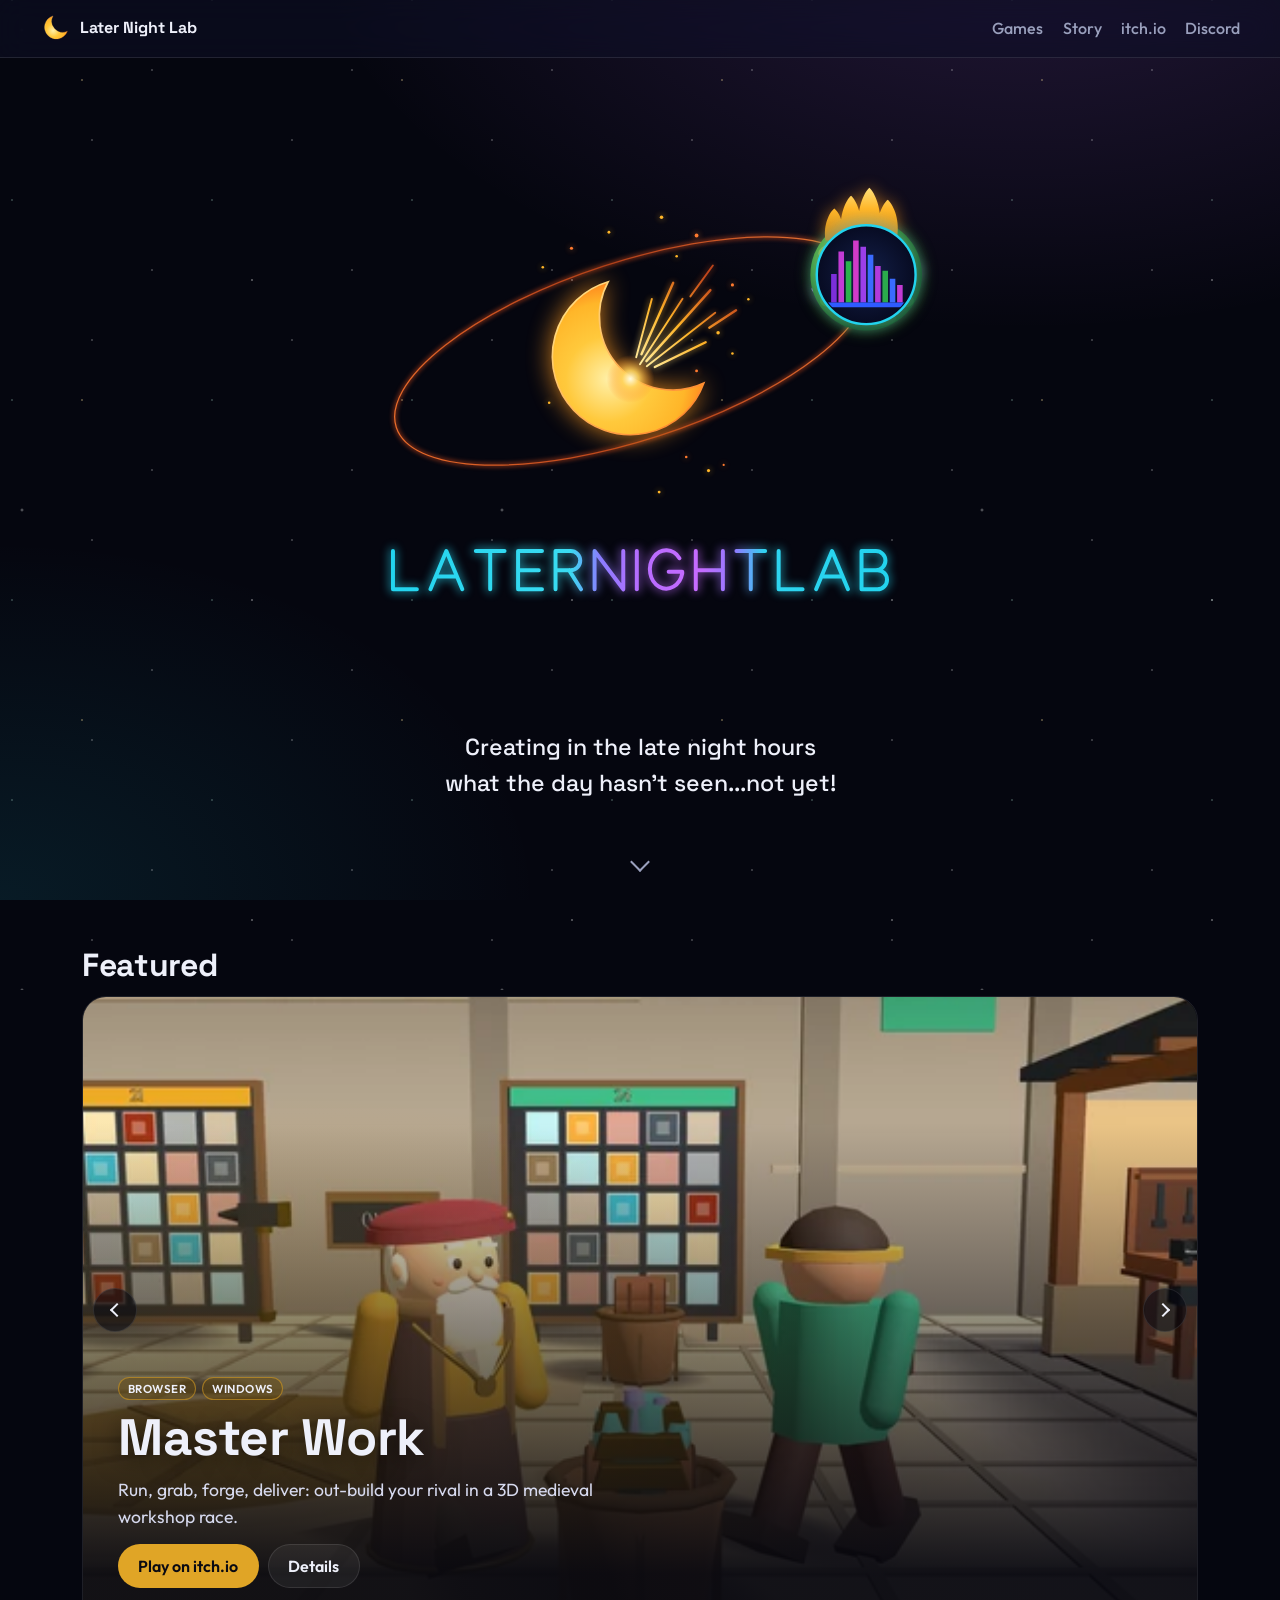
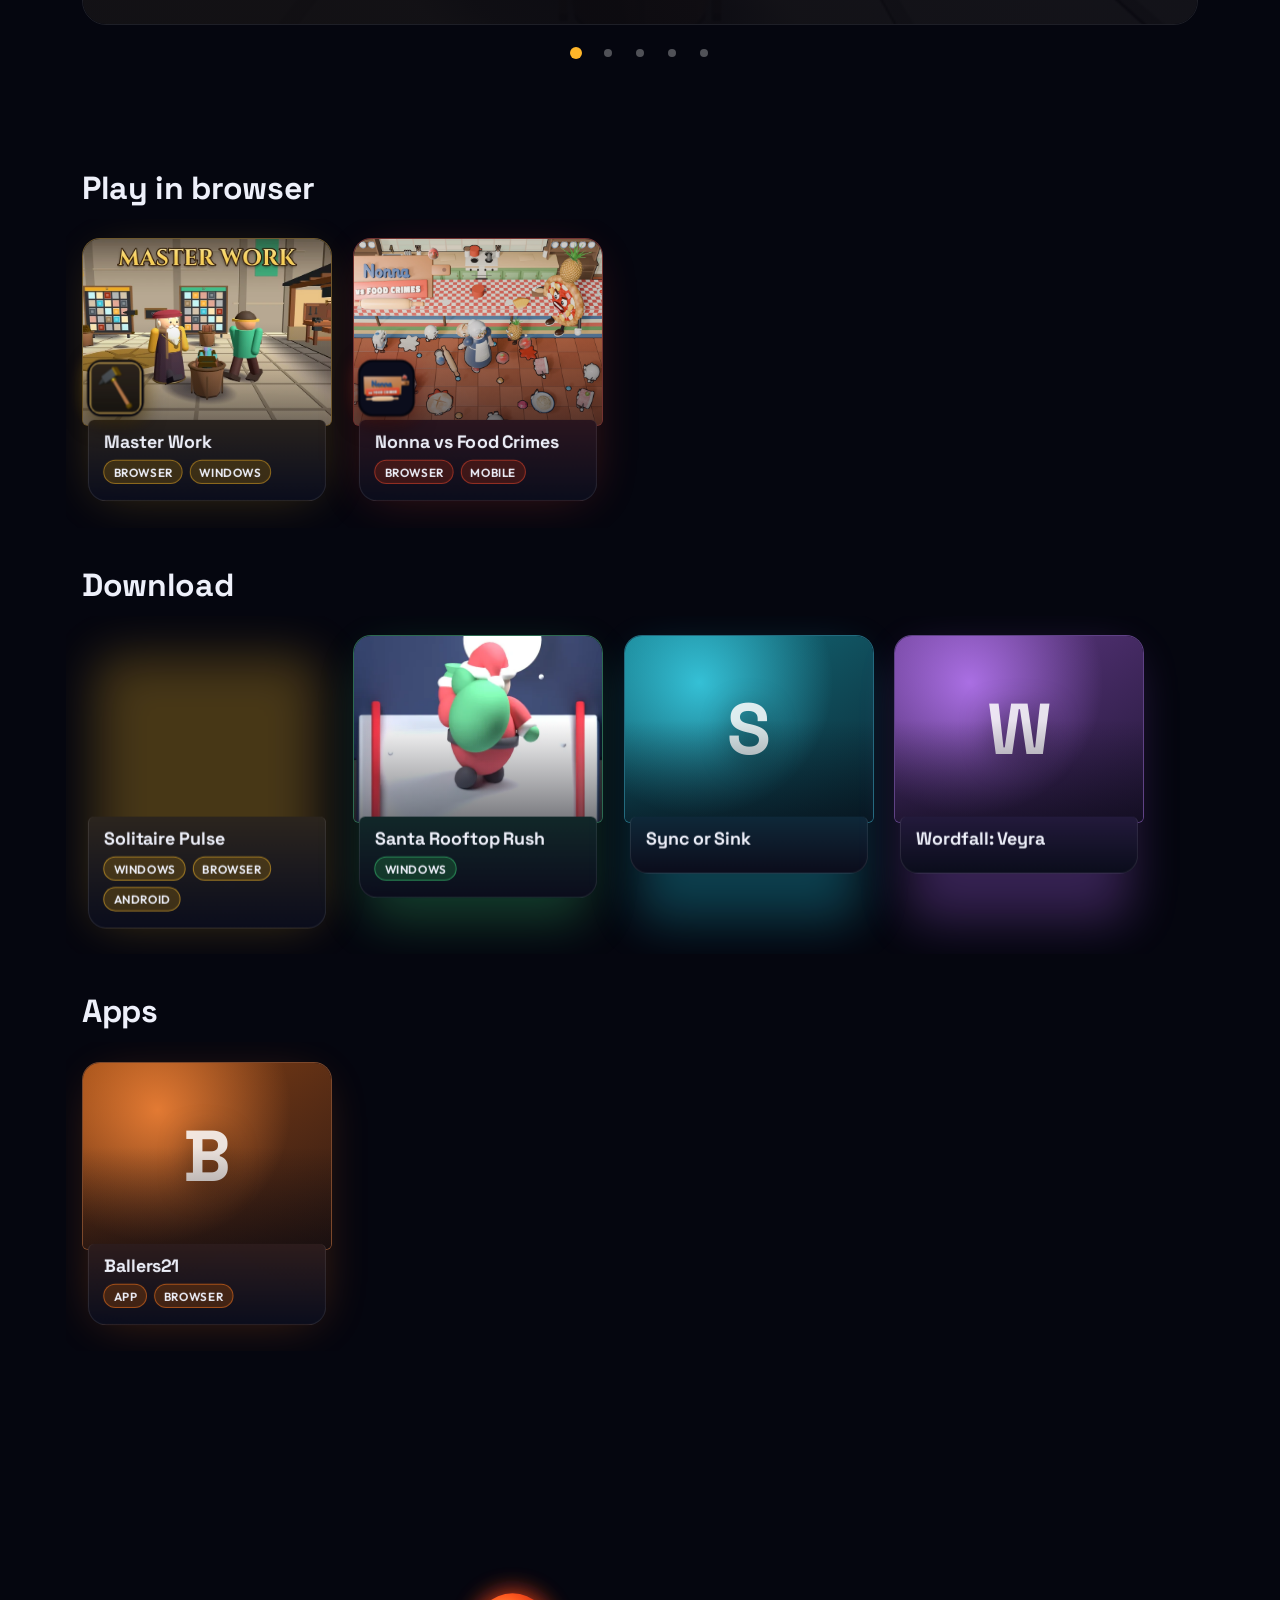
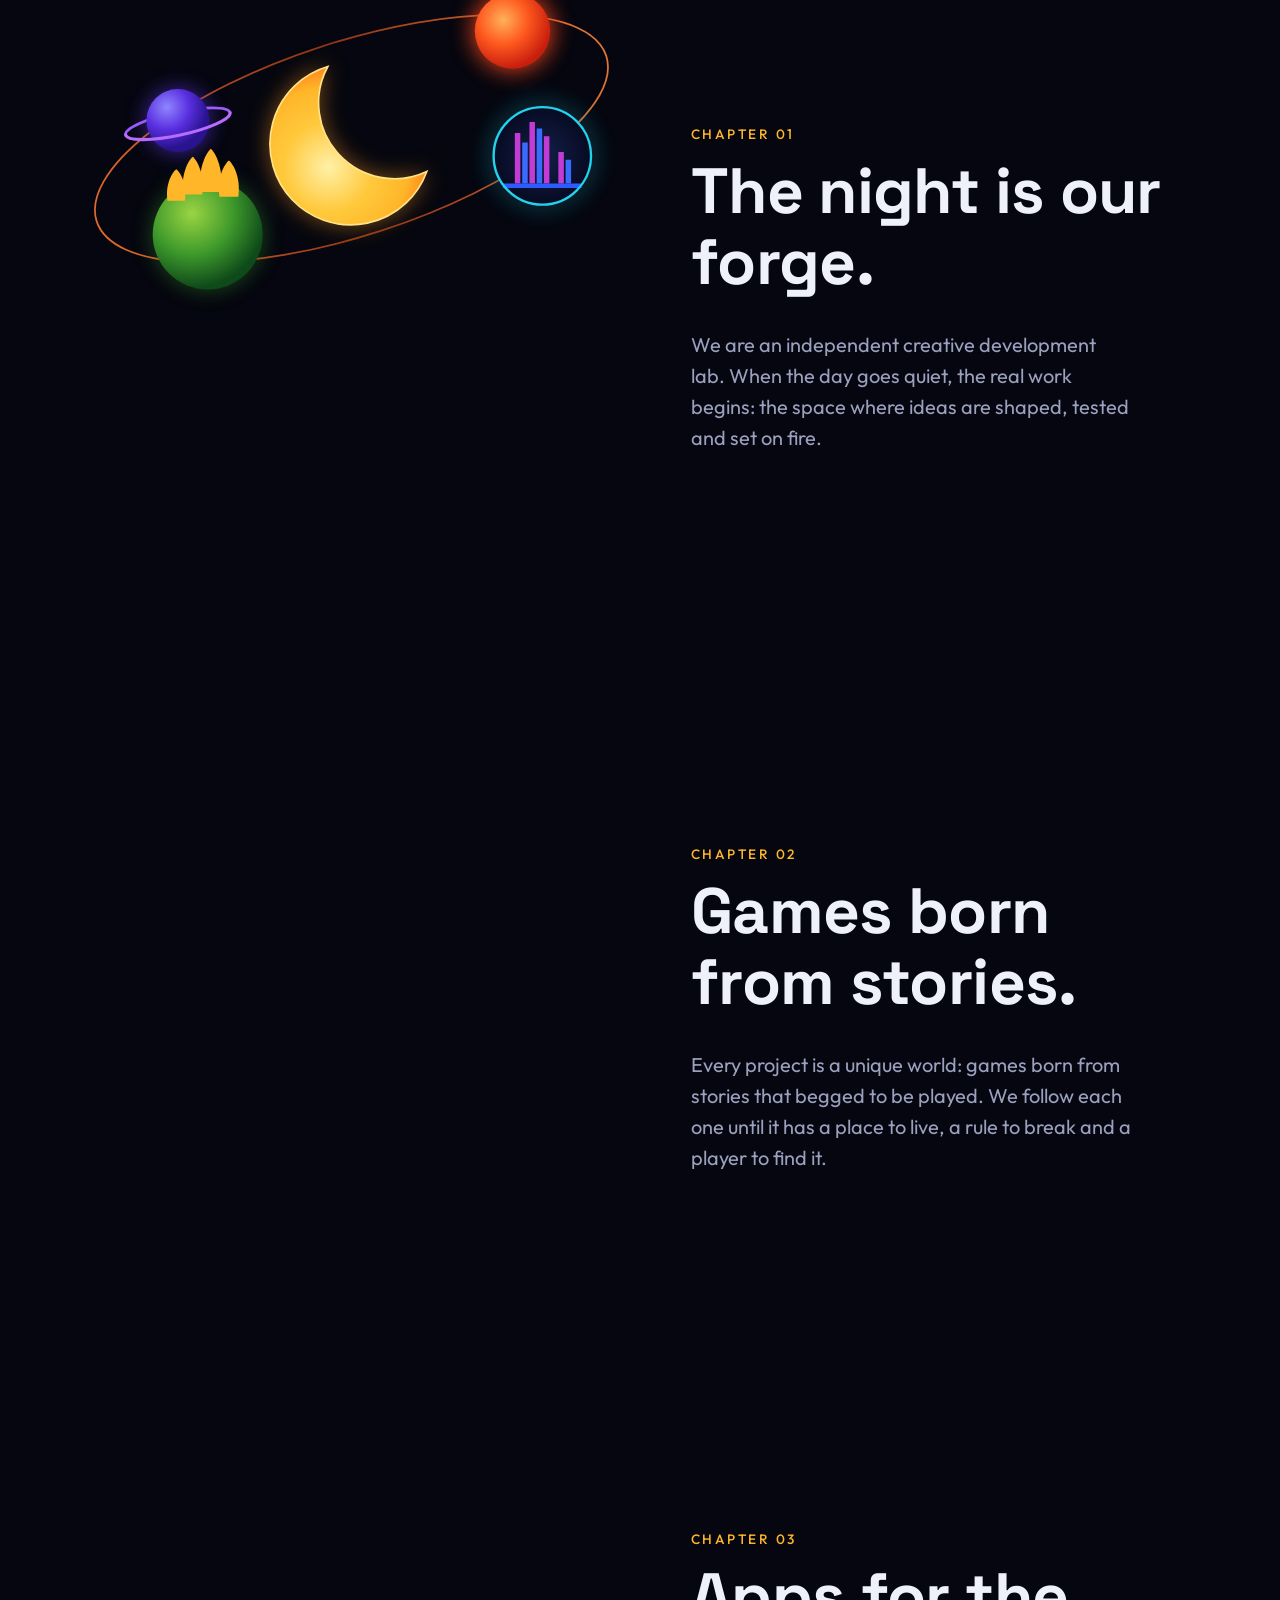
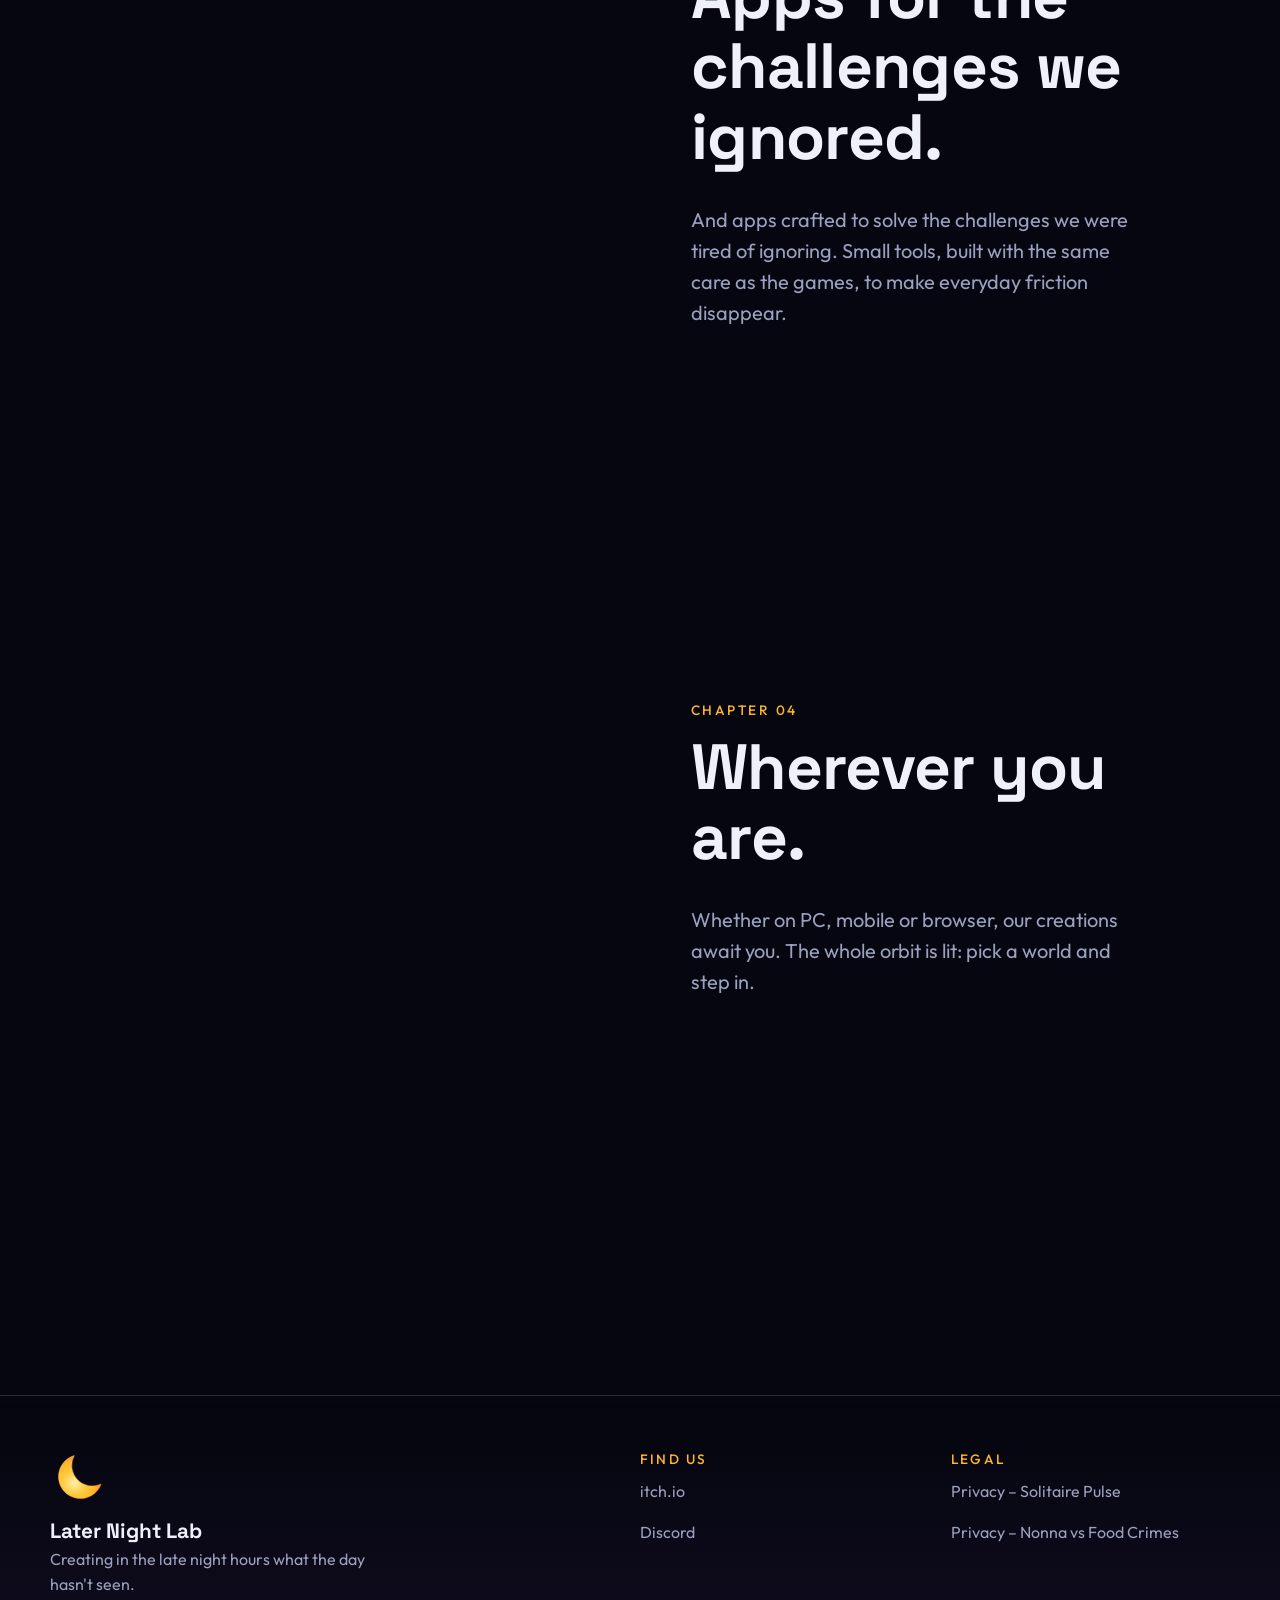
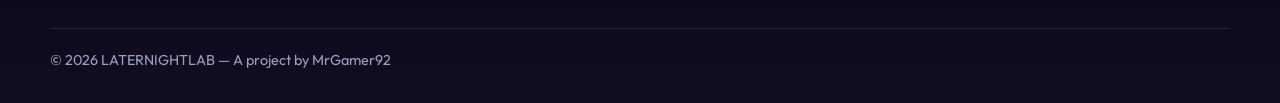
==== commit 6c218306: "fix: review fixes (nav brand at 375px, motion button gating, hero perf, story moon glow, phone notch" ====
--- a/index.html
+++ b/index.html
@@ -4,6 +4,7 @@
   <meta charset="UTF-8">
   <meta name="viewport" content="width=device-width, initial-scale=1.0">
   <title>Later Night Lab</title>
+  <link rel="icon" type="image/svg+xml" href="assets/svg/logo-mark.svg">
   <meta name="description" content="Later Night Lab: indie games created in the late night hours.">
   <link rel="preconnect" href="https://fonts.googleapis.com">
   <link rel="preconnect" href="https://fonts.gstatic.com" crossorigin>
@@ -87,7 +88,7 @@
               <linearGradient id="so-orbit-stroke" x1="63" x2="683" y1="420" y2="210" gradientUnits="userSpaceOnUse"><stop offset="0" stop-color="#ff7a2f" stop-opacity=".9"/><stop offset=".5" stop-color="#ff5a1f" stop-opacity=".55"/><stop offset="1" stop-color="#ff8a3d" stop-opacity=".9"/></linearGradient>
             </defs>
             <g class="so-orbit"><path fill="none" stroke="url(#so-orbit-stroke)" stroke-width="2" d="M667.83 219.2A310 112-18 1 1 78.17 410.8a310 112-18 1 1 589.66-191.6Z"/></g>
-            <g class="so-moon"><circle cx="400" cy="340" r="95" fill="#ff9a1f" opacity=".5" filter="url(#so-soft)"/><path fill="url(#so-moon)" stroke="#ffe48a" stroke-width="2" d="M344.19 228.03a98 98 0 1 0 120 127.2 92 92 0 0 1-120-127.2Z"/></g>
+            <g class="so-moon"><path id="so-moon-glow" fill="#ff9a1f" opacity=".5" filter="url(#so-soft)" d="M344.19 228.03a98 98 0 1 0 120 127.2 92 92 0 0 1-120-127.2Z"/><path fill="url(#so-moon)" stroke="#ffe48a" stroke-width="2" d="M344.19 228.03a98 98 0 1 0 120 127.2 92 92 0 0 1-120-127.2Z"/></g>
             <g class="so-planet so-violet"><circle cx="152" cy="292" r="40" fill="#6a3cff" opacity=".6" filter="url(#so-soft)"/><path fill="none" stroke="#9a5bff" stroke-linecap="round" stroke-width="3.5" d="M85.49 310.14a68 15-12 0 1 133.02-28.28"/><circle cx="152" cy="292" r="40" fill="url(#so-violet-fill)"/><path fill="none" stroke="#b76cff" stroke-linecap="round" stroke-width="4" d="M218.51 281.86a68 15-12 0 1-133.02 28.28"/></g>
             <g class="so-planet so-green"><circle cx="190" cy="437" r="70" fill="#3e9a2b" opacity=".45" filter="url(#so-soft)"/><circle cx="190" cy="437" r="70" fill="url(#so-green-fill)"/><path fill="#ffb629" d="M139 394c-3.3-20 5.5-36 11-40 5.5 4 14.3 20 11 40Zm20-8c-3.6-24 6-43.2 12-48 6 4.8 15.6 24 12 48Zm22-3c-3.9-27.5 6.5-49.5 13-55 6.5 5.5 16.9 27.5 13 55Zm24 6c-3.6-23 6-41.4 12-46 6 4.6 15.6 23 12 46Z"/></g>
             <g class="so-planet so-sun"><circle cx="578" cy="178" r="52" fill="#ff4a1a" opacity=".8" filter="url(#so-soft)"/><circle cx="578" cy="178" r="48" fill="url(#so-sun-fill)"/></g>
--- a/assets/css/site.css
+++ b/assets/css/site.css
@@ -87,7 +87,7 @@
 }
 .btn:hover { transform: translateY(-2px); background: rgba(255, 255, 255, .12); }
 .btn:focus-visible, .nav a:focus-visible, .tile:focus-visible { outline: 2px solid var(--accent); outline-offset: 3px; }
-.btn-primary { background: var(--accent); border-color: transparent; color: #0a0a12; }
+.btn-primary { background: var(--accent); border-color: transparent; color: var(--accent-ink, #0a0a12); }
 .btn-primary:hover { background: var(--accent); filter: brightness(1.1); }
 .btn.is-disabled { cursor: default; pointer-events: none; background: transparent; color: var(--accent); border: 1px dashed var(--accent); }
 
@@ -125,6 +125,10 @@
 /* ===== Shared store pieces (home rows + title page "More titles") ===== */
 .sr-only { position: absolute; width: 1px; height: 1px; overflow: hidden; clip: rect(0 0 0 0); white-space: nowrap; }
 html, body { overflow-x: clip; }
+@media (max-width: 520px) {
+  .nav-brand span { display: none; }
+  .nav-links { gap: .8rem; font-size: .92rem; }
+}
 .store-heading { font-size: clamp(1.4rem, 3.6vw, 2rem); margin: 0 0 .8rem; }
 .badges { display: flex; flex-wrap: wrap; gap: .4rem; }
 .badge {
--- a/assets/css/home.css
+++ b/assets/css/home.css
@@ -42,11 +42,6 @@
 /* Static composition: orbiters sit at their drawn position (translate undoes the inner centering) */
 .orbiter { translate: var(--cx) var(--cy); }
 
-@media (max-width: 520px) {
-  .nav-brand span { display: none; }
-  .nav-links { gap: .8rem; font-size: .92rem; }
-}
-
 @media (prefers-reduced-motion: no-preference) {
   /* Orbit draw-in + glow breathing */
   #orbit-path { stroke-dasharray: 1; animation: orbit-draw 1.6s cubic-bezier(.65, 0, .35, 1) both; }
@@ -64,8 +59,7 @@
   @keyframes core-pulse { from { opacity: .8; } to { opacity: 1; } }
 
   /* Sparks drift up-right, then hard reset */
-  .sp, .sp-all { animation: spark 2.8s cubic-bezier(.22, 1, .36, 1) infinite; }
-  .sp { animation-delay: calc(var(--i) * .18s); }
+  .sp { animation: spark 2.8s cubic-bezier(.22, 1, .36, 1) infinite; animation-delay: calc(var(--i) * .18s); }
   @keyframes spark {
     from { transform: translate(0, 0); opacity: 1; }
     to { transform: translate(10px, -10px); opacity: .3; }
@@ -78,6 +72,12 @@
   /* Wordmark sweep: each letter's glow brightens for 0.6 s of a 6 s cycle */
   .letter .glow { animation: letter-glow 6s cubic-bezier(.5, 1, .89, 1) infinite; animation-delay: calc(var(--i) * .12s); opacity: .55; }
   @keyframes letter-glow { 0% { opacity: .55; } 5% { opacity: 1; } 10%, 100% { opacity: .55; } }
+
+  /* Touch phones: letters stay static at full glow (fewer filter repaints) */
+  @media (pointer: coarse) { .letter .glow { animation: none; opacity: 1; } }
+
+  /* Off-screen hero: freeze every animation (class set by hero.js) */
+  .hero-paused, .hero-paused * { animation-play-state: paused !important; }
 
   /* Scroll cue bob */
   .cue-arrow { animation: cue 2.4s ease-in-out infinite; }
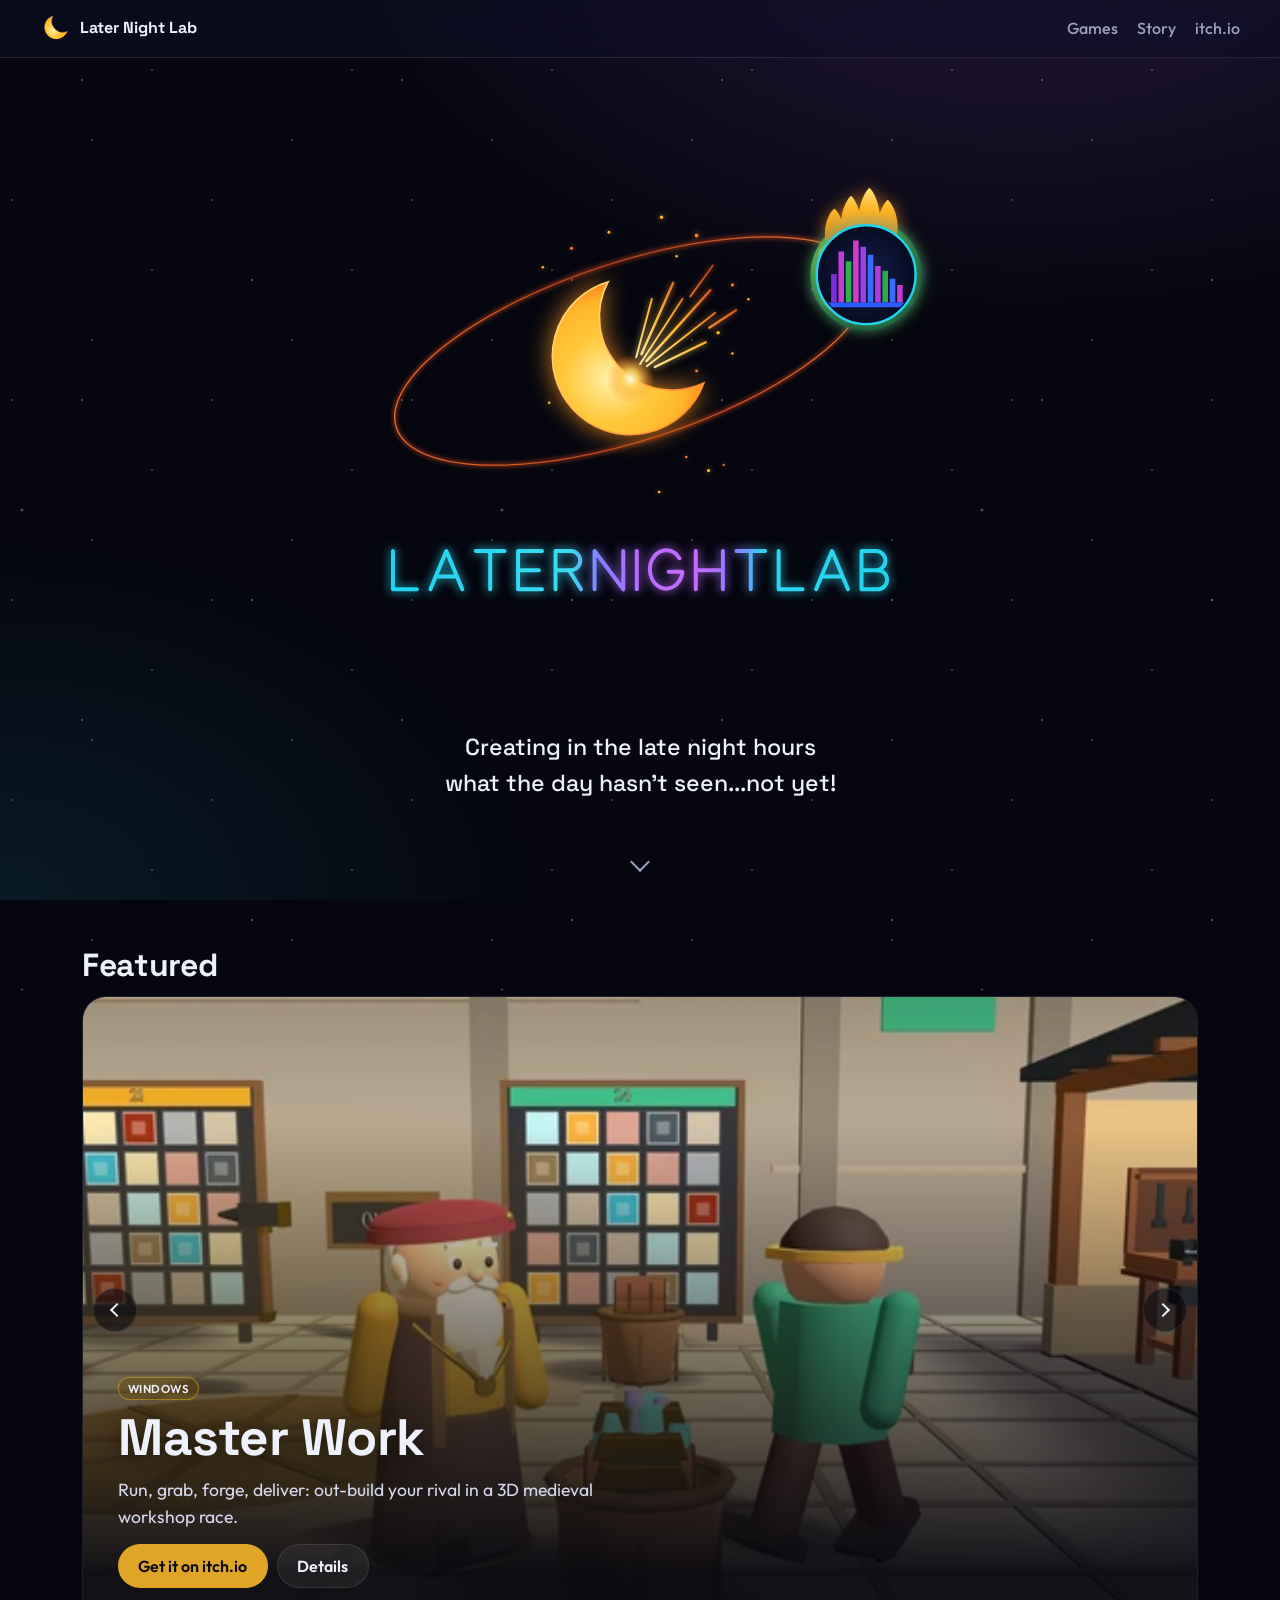
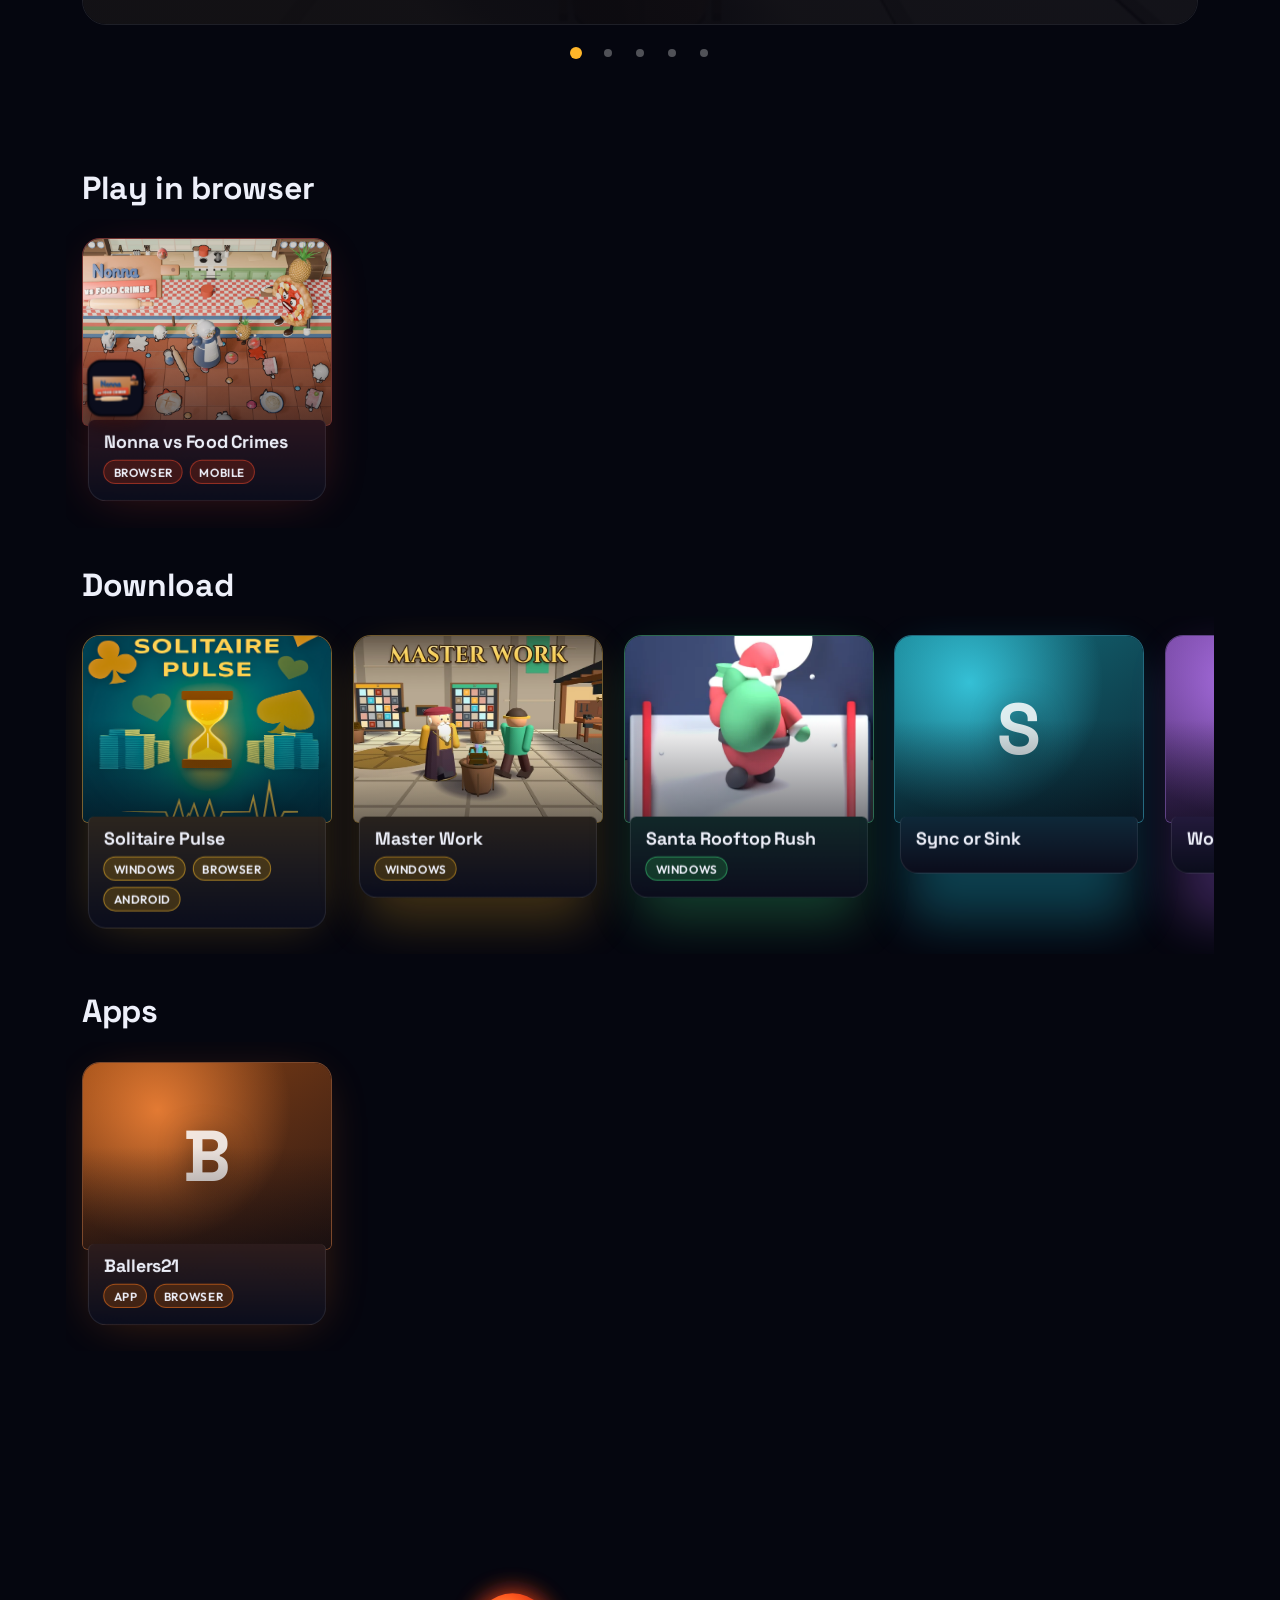
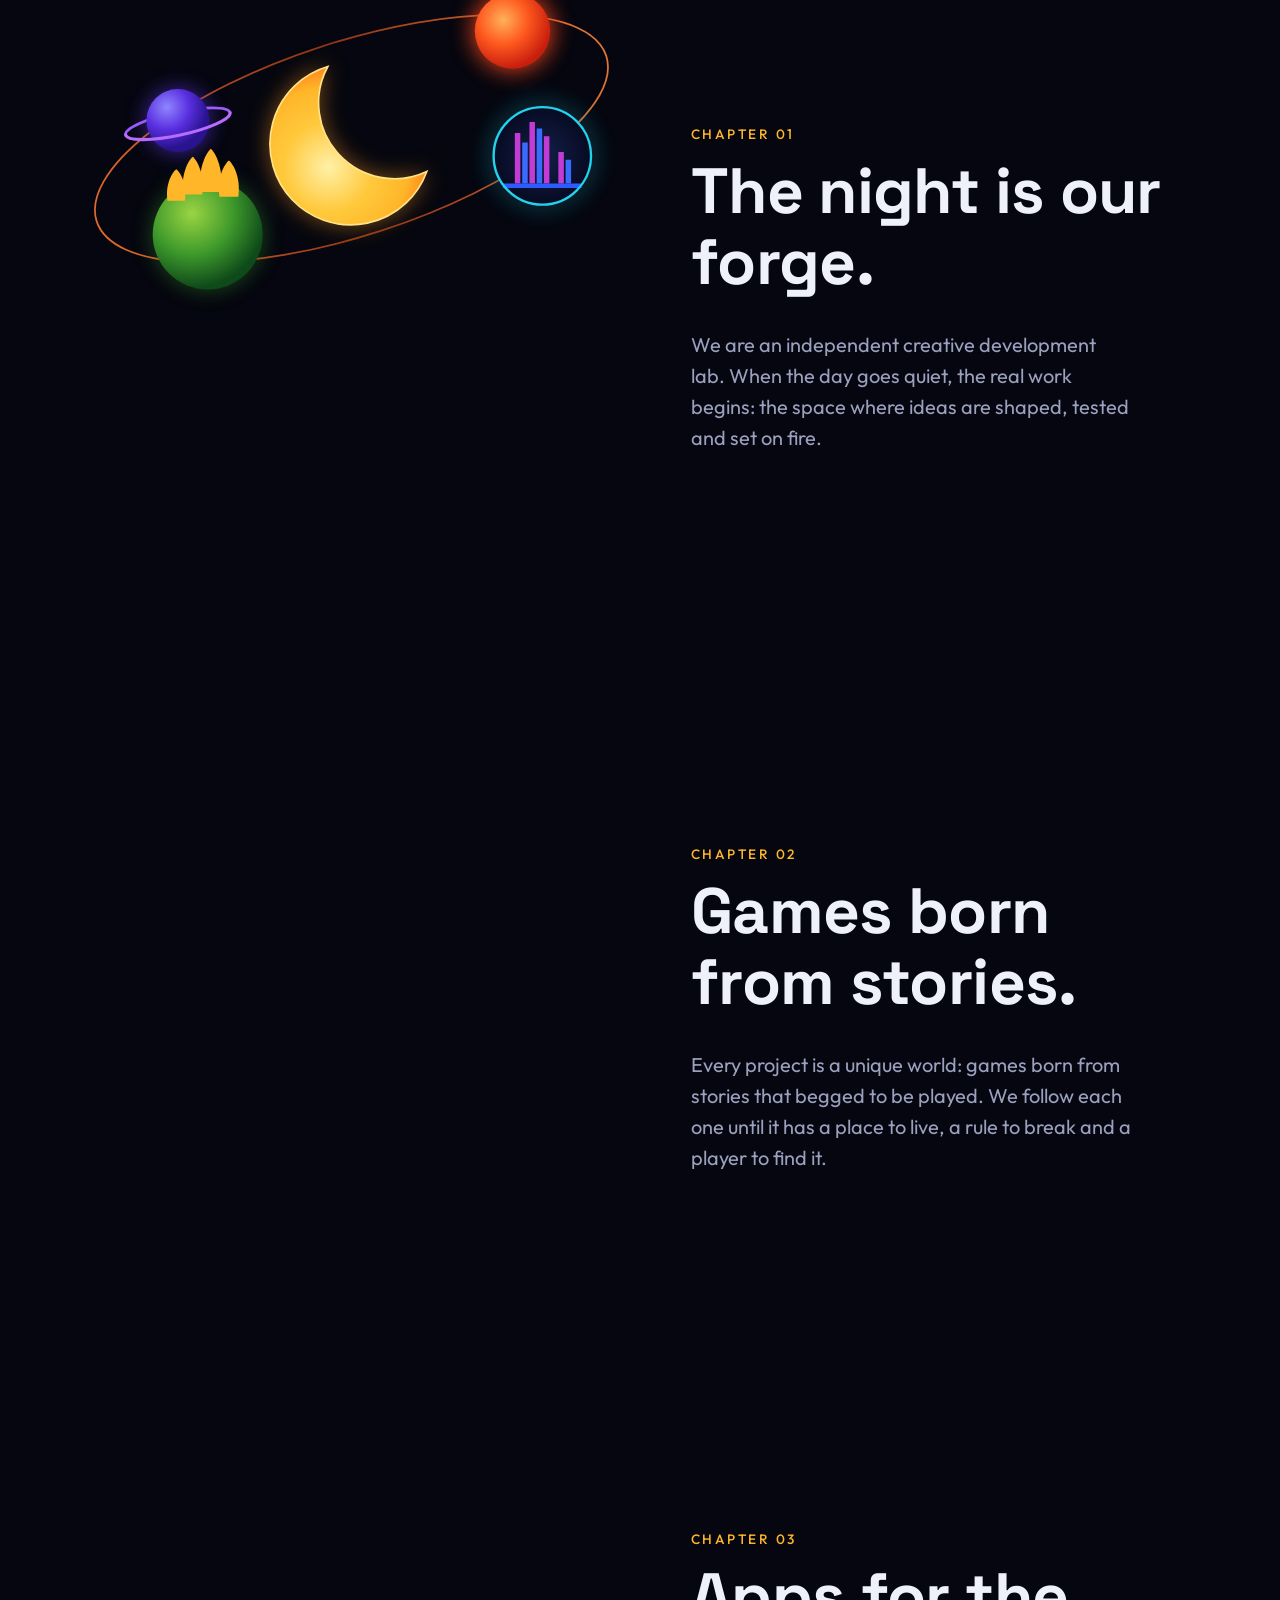
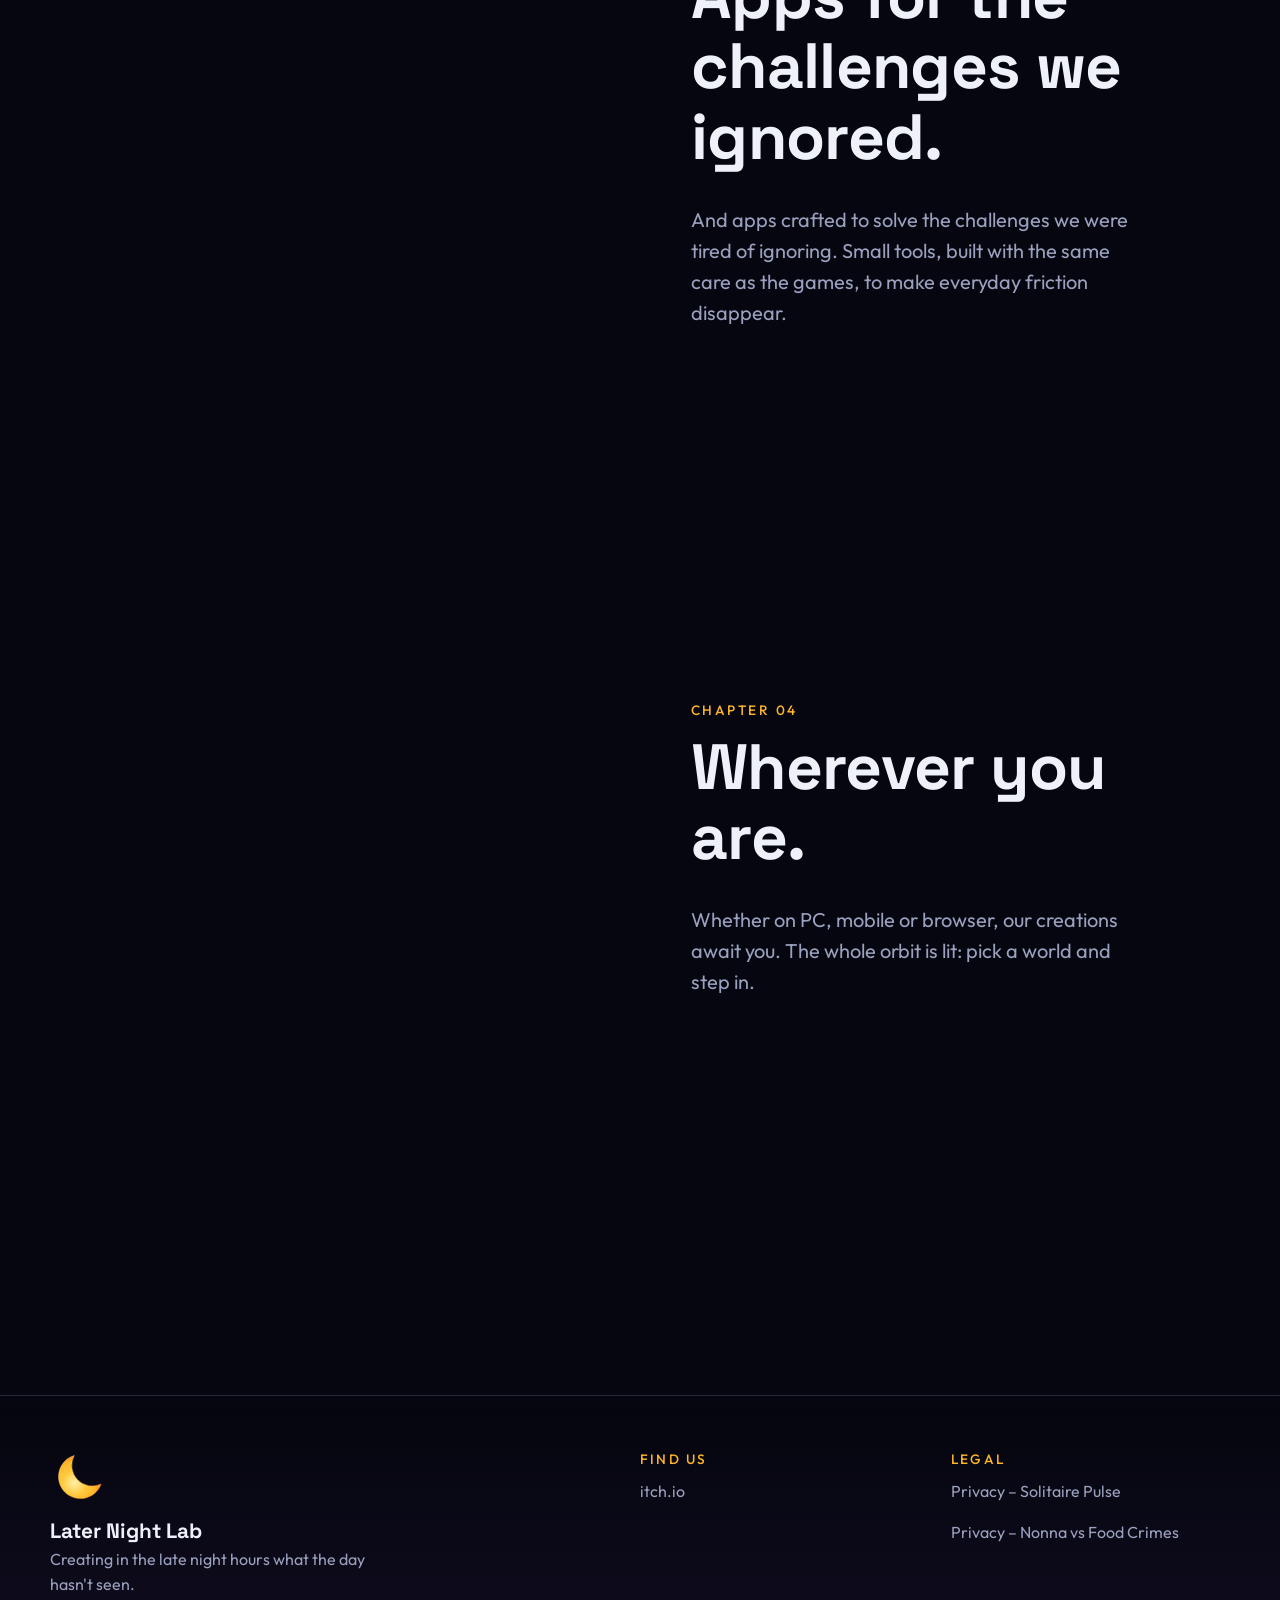
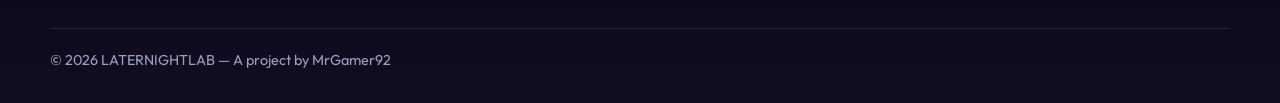
==== commit 7afa196a: "Hide Discord links site-wide (nav, footer, Solitaire Pulse) Co-Authored-By: Claude Sonnet 5.5 <norep" ====
--- a/index.html
+++ b/index.html
@@ -28,7 +28,6 @@
         <li><a href="#rows">Games</a></li>
         <li><a href="#story">Story</a></li>
         <li><a href="https://laternightlab.itch.io/" target="_blank" rel="noopener">itch.io</a></li>
-        <li><a href="https://discord.gg/g4S7uSXyVY" target="_blank" rel="noopener">Discord</a></li>
       </ul>
     </nav>
   </header>
@@ -132,7 +131,6 @@
         <h2>Find us</h2>
         <ul>
           <li><a href="https://laternightlab.itch.io/" target="_blank" rel="noopener">itch.io</a></li>
-          <li><a href="https://discord.gg/g4S7uSXyVY" target="_blank" rel="noopener">Discord</a></li>
         </ul>
       </nav>
       <nav class="footer-group" aria-label="Legal">
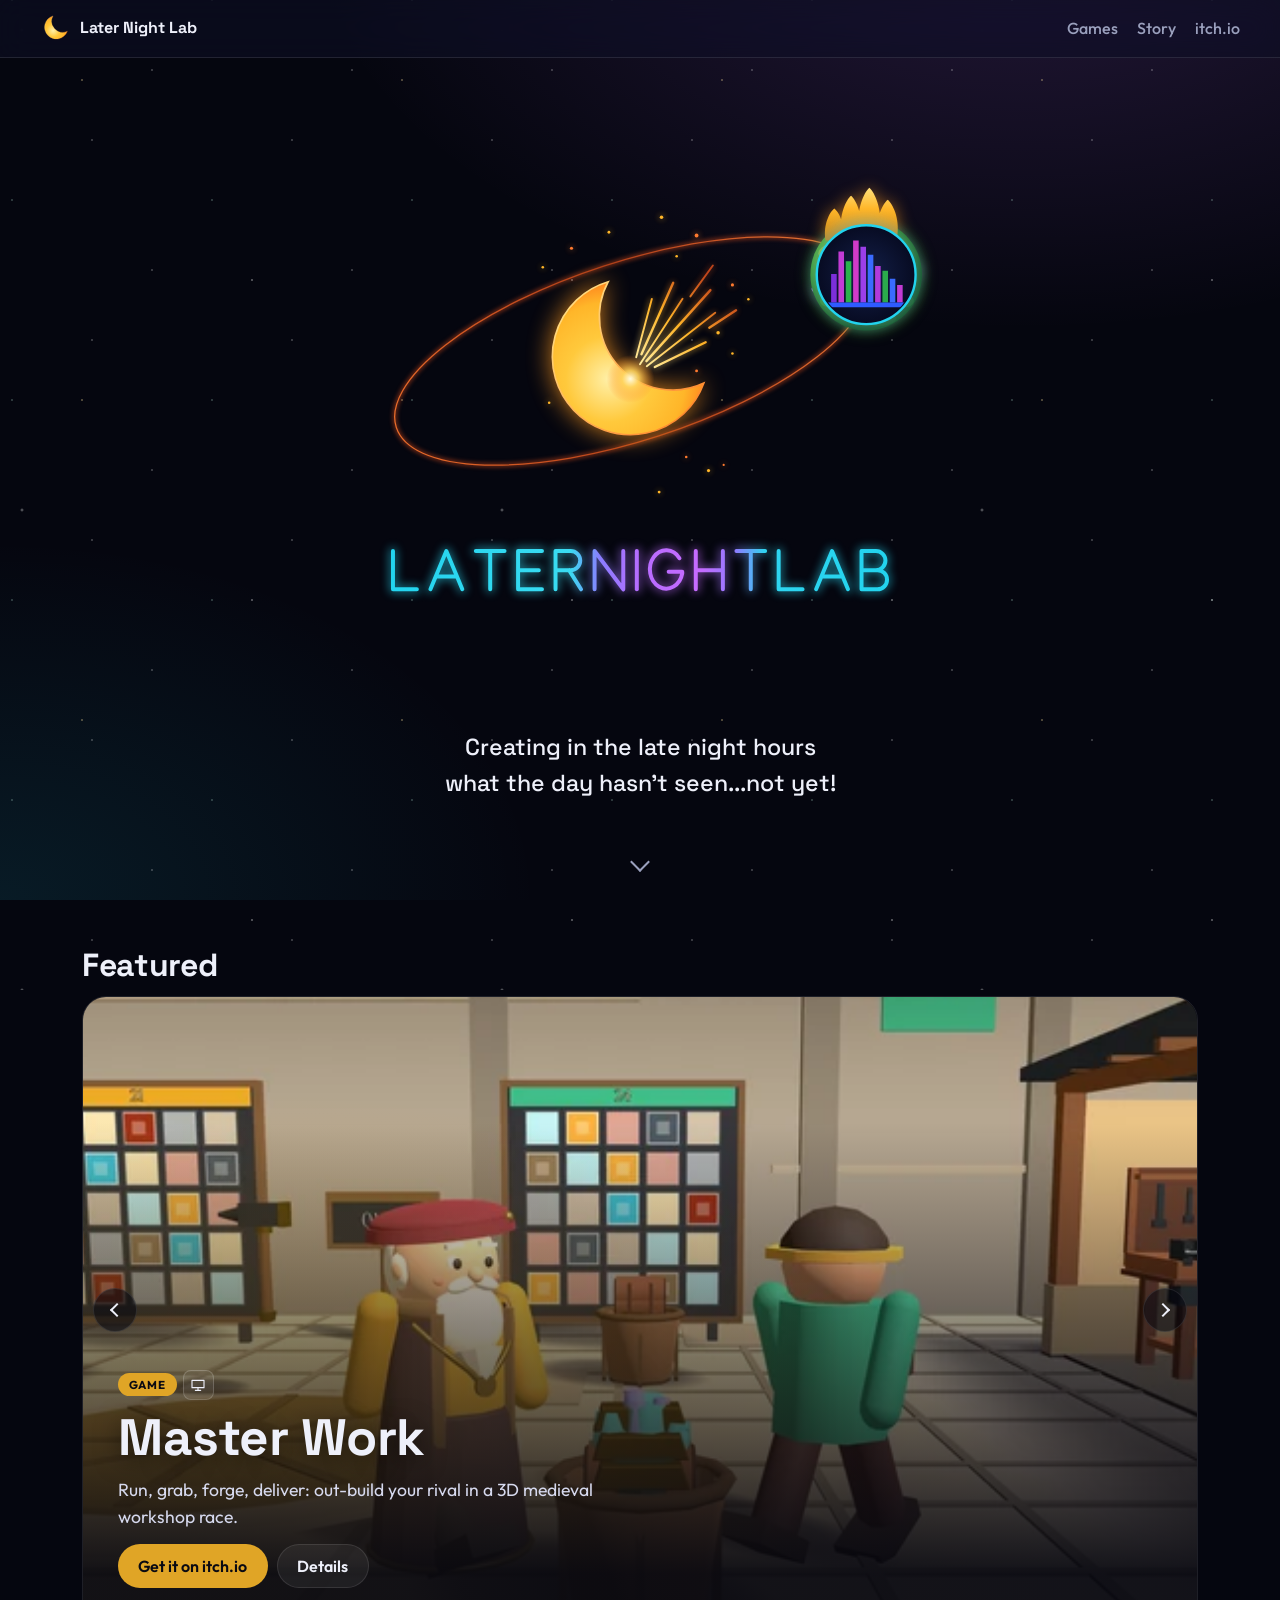
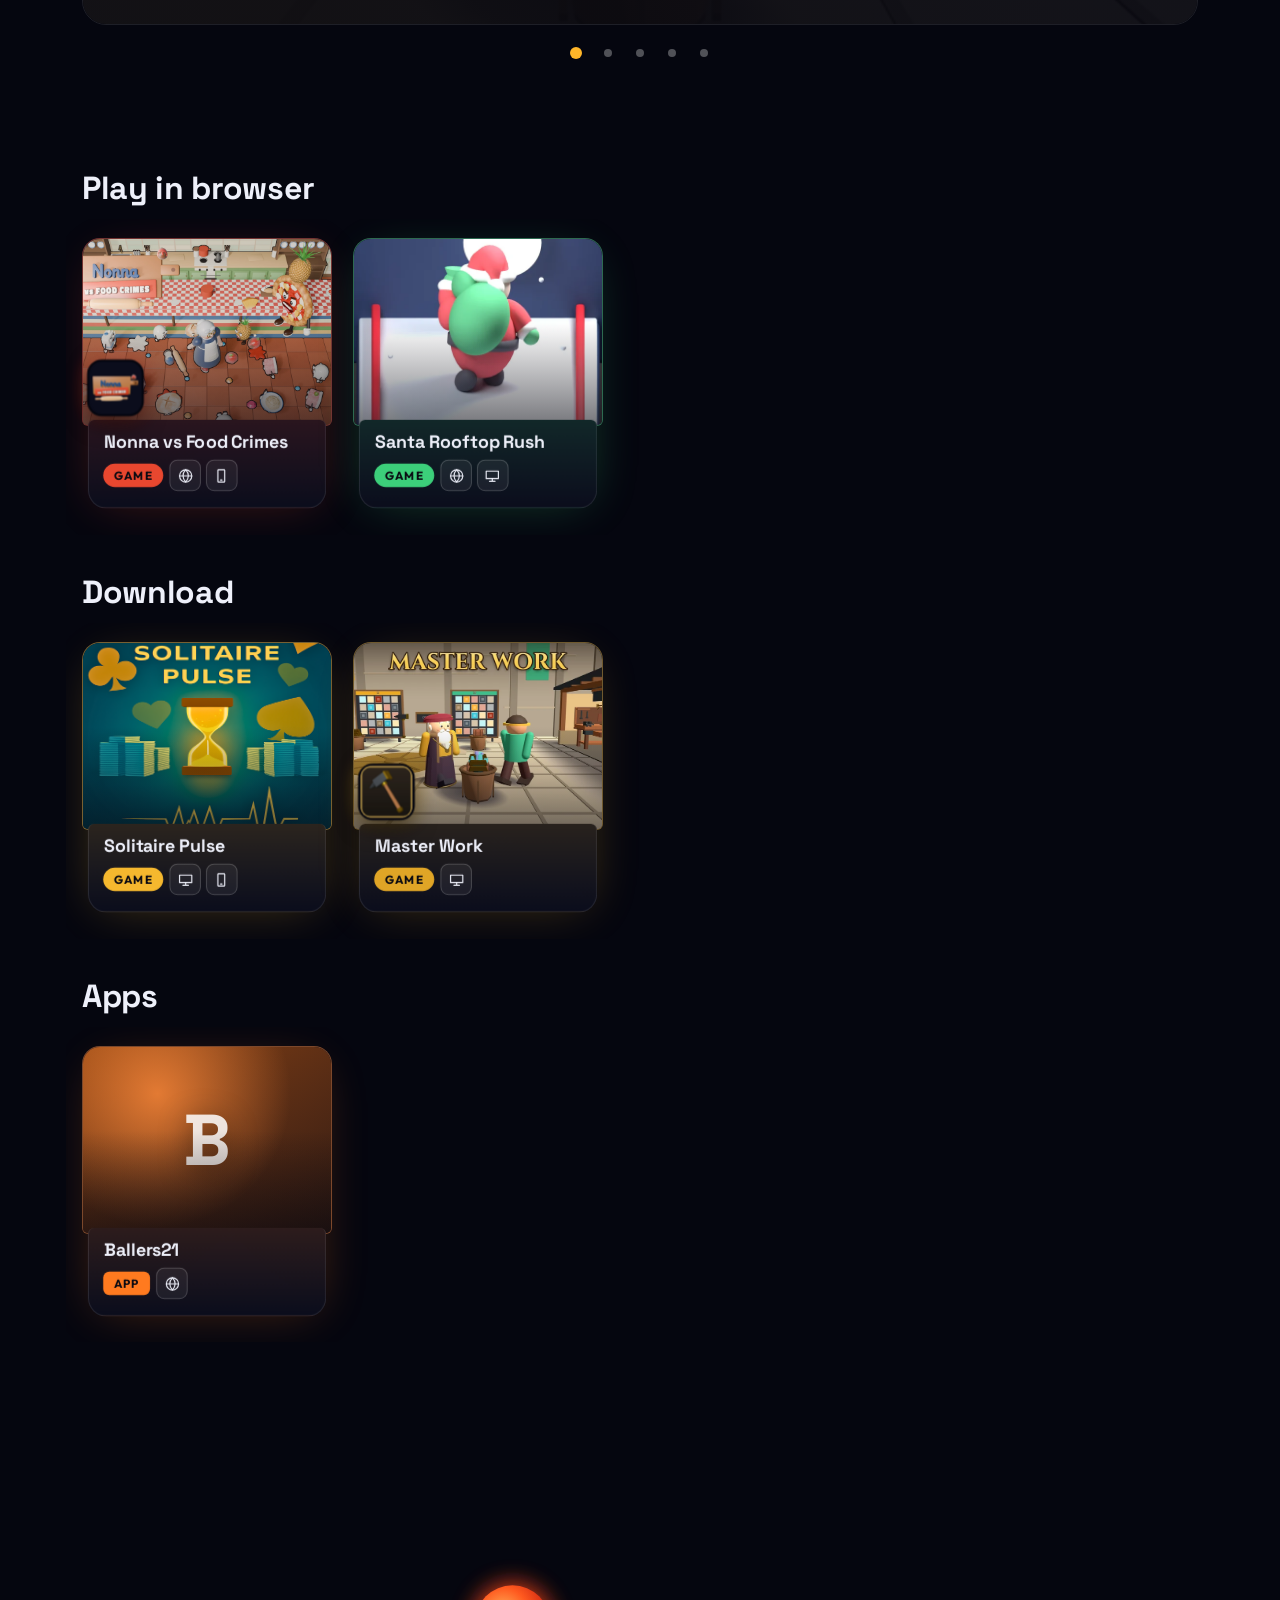
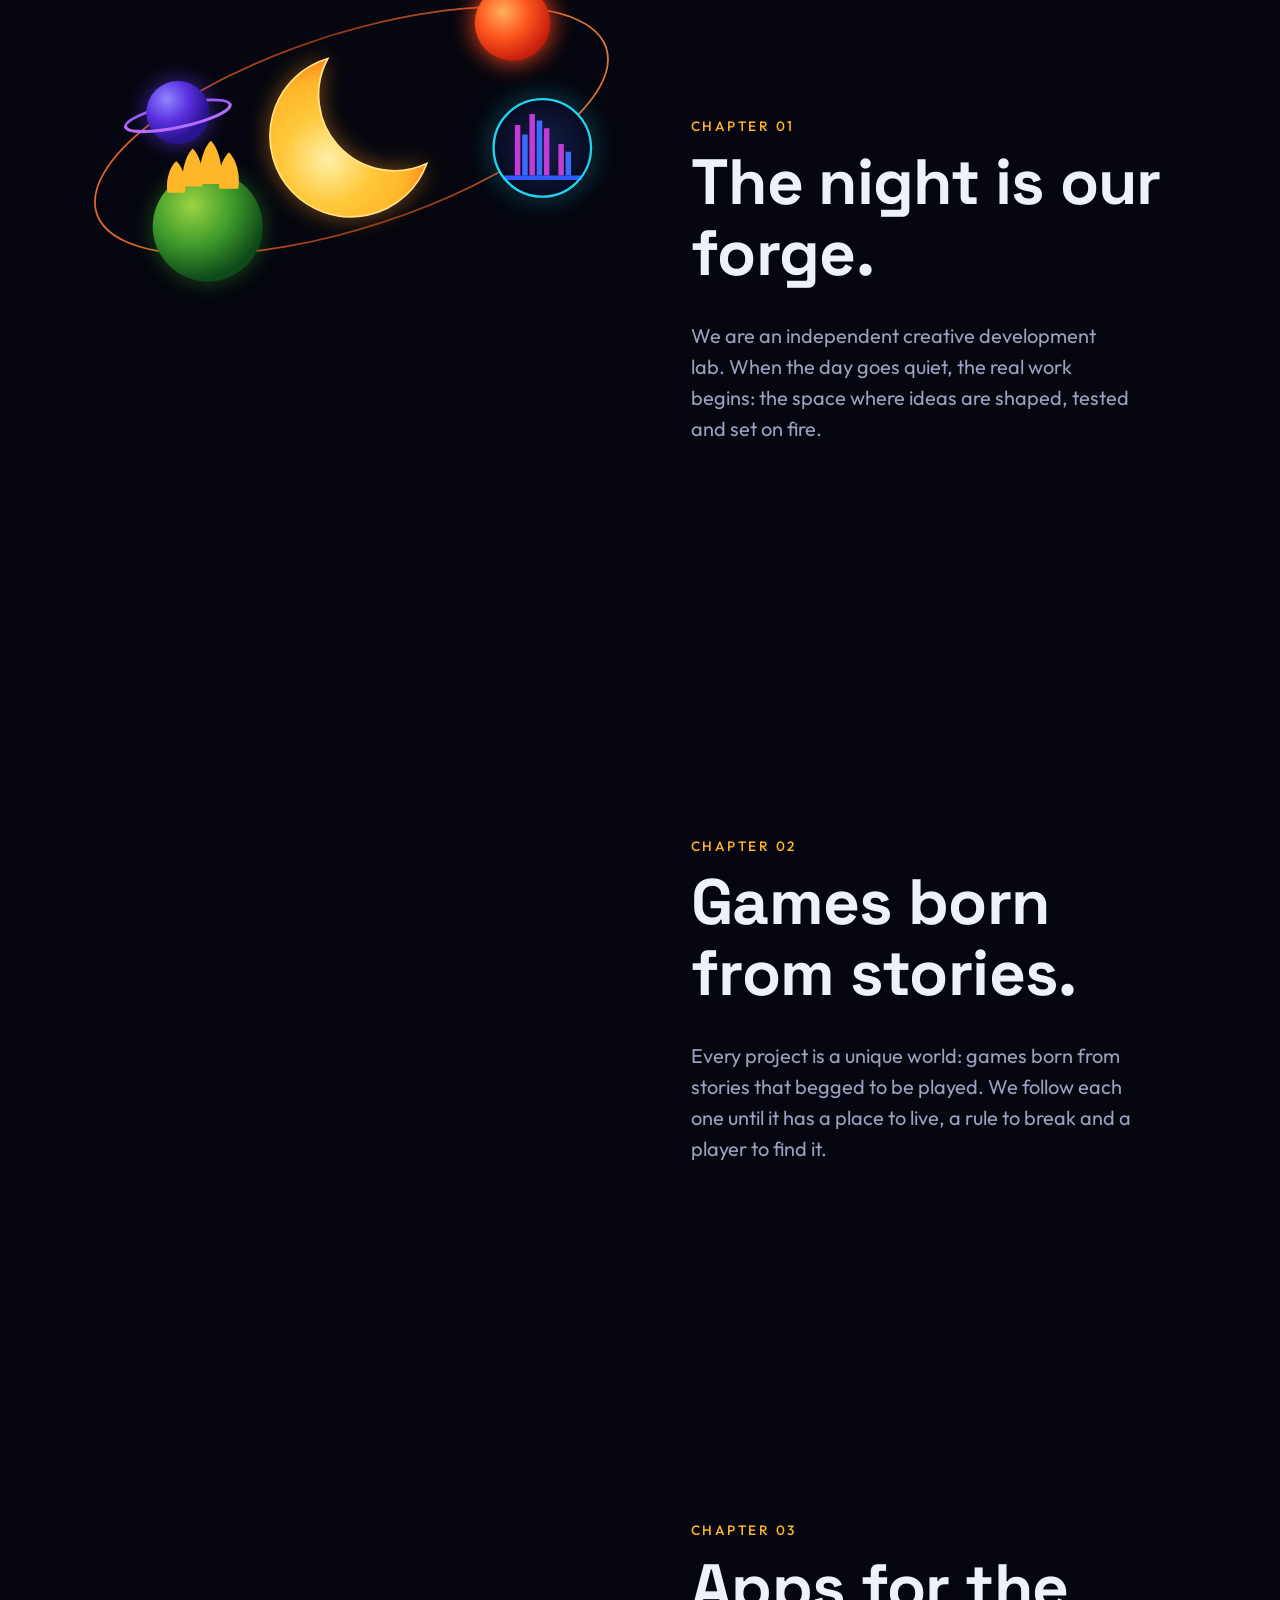
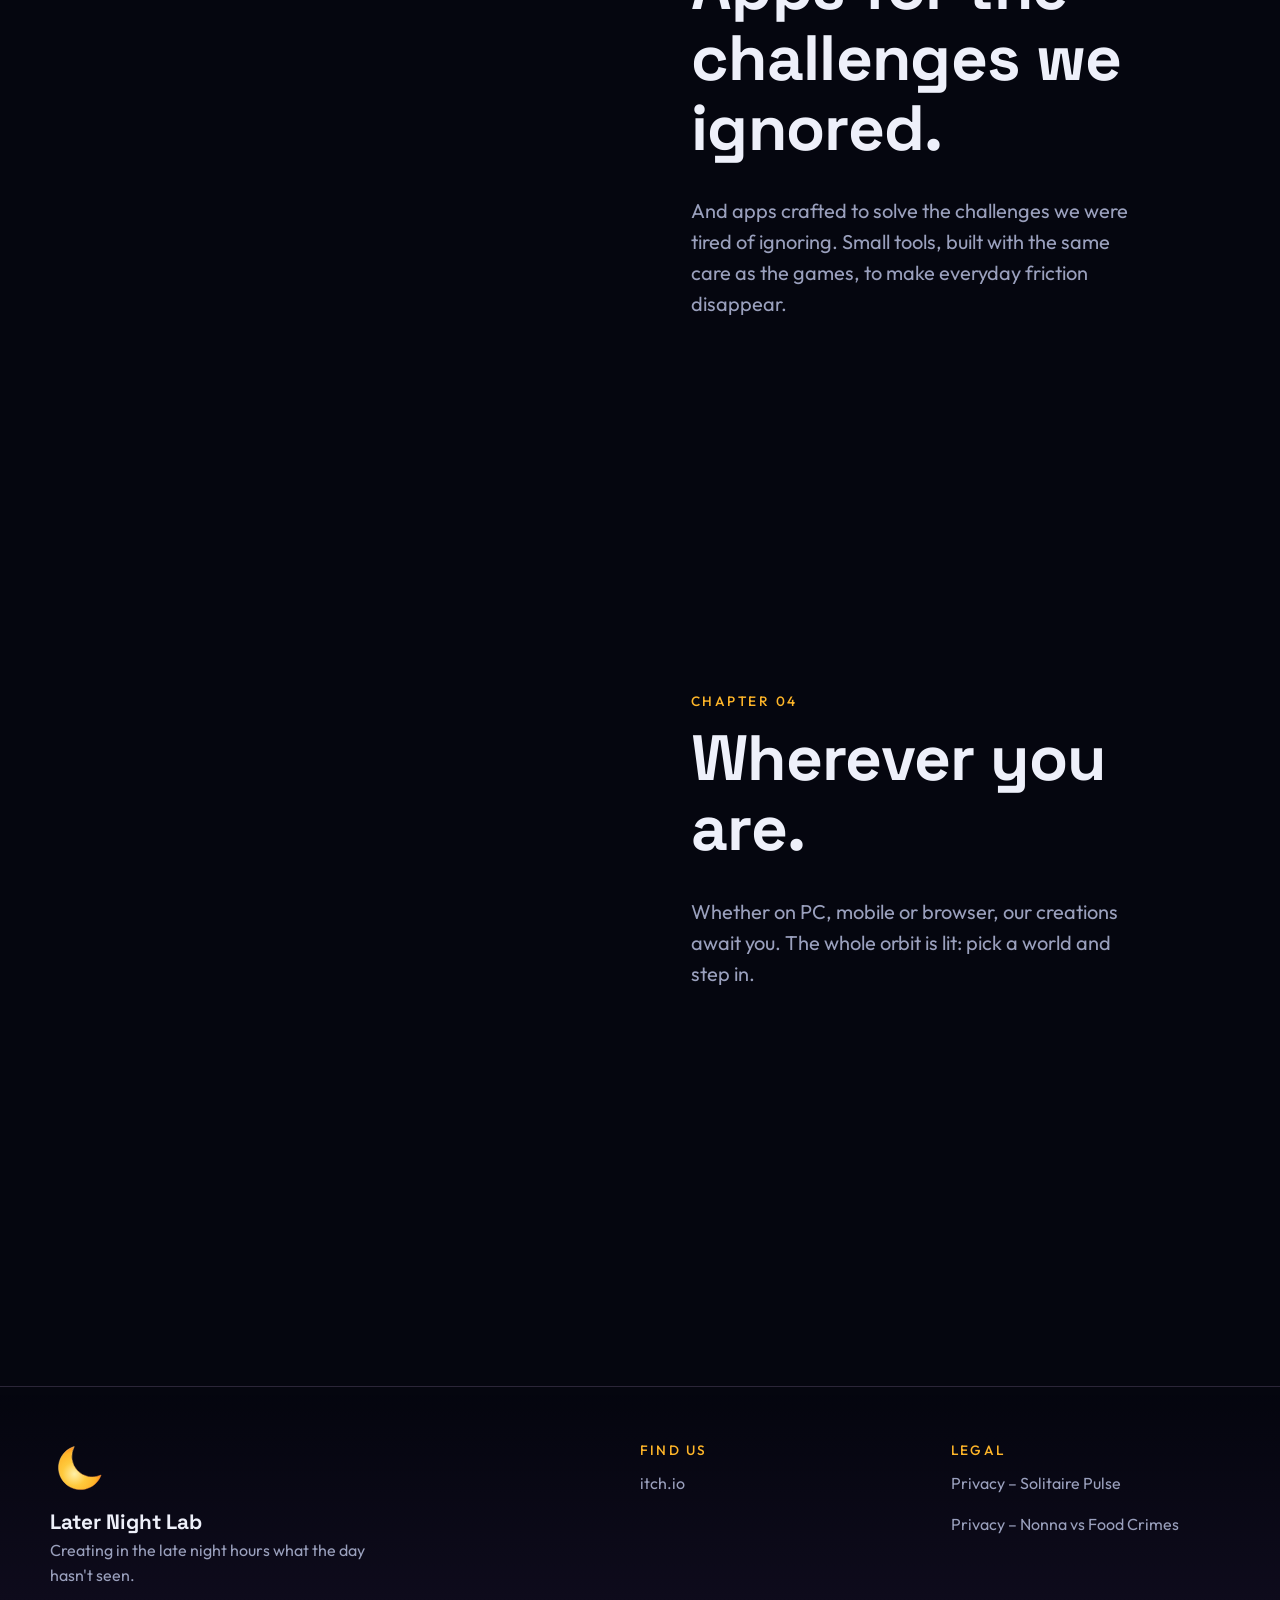
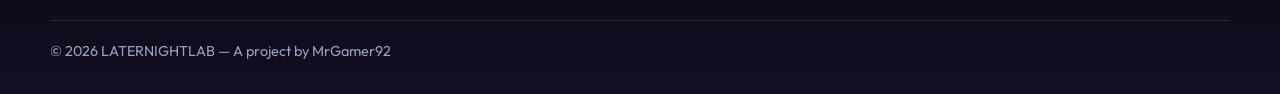
==== commit 2c1852a9: "Hide Sync or Sink and Wordfall for now; Game/App kind badge with device icon chips Co-Authored-By: C" ====
--- a/index.html
+++ b/index.html
@@ -50,8 +50,6 @@
         <li><a href="solitaire-pulse.html">Solitaire Pulse</a></li>
         <li><a href="nonna-vs-food-crimes.html">Nonna vs Food Crimes</a></li>
         <li><a href="master-work.html">Master Work</a></li>
-        <li><a href="sync-or-sink.html">Sync or Sink</a></li>
-        <li><a href="wordfall-veyra.html">Wordfall: Veyra</a></li>
         <li><a href="ballers21.html">Ballers21</a></li>
         <li><a href="santa-rooftop-rush.html">Santa Rooftop Rush</a></li>
       </ul>
@@ -64,8 +62,6 @@
         <li><a href="solitaire-pulse.html">Solitaire Pulse</a></li>
         <li><a href="nonna-vs-food-crimes.html">Nonna vs Food Crimes</a></li>
         <li><a href="master-work.html">Master Work</a></li>
-        <li><a href="sync-or-sink.html">Sync or Sink</a></li>
-        <li><a href="wordfall-veyra.html">Wordfall: Veyra</a></li>
         <li><a href="ballers21.html">Ballers21</a></li>
         <li><a href="santa-rooftop-rush.html">Santa Rooftop Rush</a></li>
       </ul>
--- a/assets/css/site.css
+++ b/assets/css/site.css
@@ -131,12 +131,6 @@
 }
 .store-heading { font-size: clamp(1.4rem, 3.6vw, 2rem); margin: 0 0 .8rem; }
 .badges { display: flex; flex-wrap: wrap; gap: .4rem; }
-.badge {
-  font: 600 .72rem var(--font-body); letter-spacing: .04em; text-transform: uppercase;
-  padding: .2rem .55rem; border-radius: 999px;
-  color: var(--text); background: color-mix(in srgb, var(--accent) 22%, rgba(0, 0, 0, .35));
-  border: 1px solid color-mix(in srgb, var(--accent) 55%, transparent);
-}
 .art-fallback {
   display: flex; align-items: center; justify-content: center; width: 100%; height: 100%;
   background:
@@ -207,3 +201,21 @@
 .footer-copy { max-width: 1180px; margin: 2rem auto 0; padding-top: 1.2rem; border-top: 1px solid var(--line); color: var(--muted); font-size: .9rem; }
 @media (max-width: 640px) { .footer-inner { grid-template-columns: minmax(0, 1fr); } }
 .badges:empty { display: none; }
+
+/* Kind badge (solid) + platform icon chips (outlined squares): deliberately different shapes. */
+.badges { align-items: center; }
+.kind-badge {
+  font: 700 .72rem var(--font-body); letter-spacing: .08em; text-transform: uppercase;
+  padding: .24rem .65rem; border-radius: 999px;
+  color: var(--accent-ink, #0a0a12); background: var(--accent);
+}
+.kind-app { border-radius: 6px; }
+.platforms { display: inline-flex; gap: .3rem; }
+.plat {
+  display: inline-flex; align-items: center; gap: .35rem; min-width: 1.9rem; height: 1.9rem; padding: 0 .4rem;
+  justify-content: center; border-radius: 8px; color: var(--text);
+  background: rgba(255, 255, 255, .06); border: 1px solid rgba(255, 255, 255, .18);
+}
+.plat svg { fill: none; stroke: currentColor; stroke-width: 1.7; stroke-linecap: round; stroke-linejoin: round; flex: none; }
+.plat-label { font: 600 .74rem var(--font-body); letter-spacing: .03em; }
+.platforms--labeled .plat { padding: 0 .65rem; }
